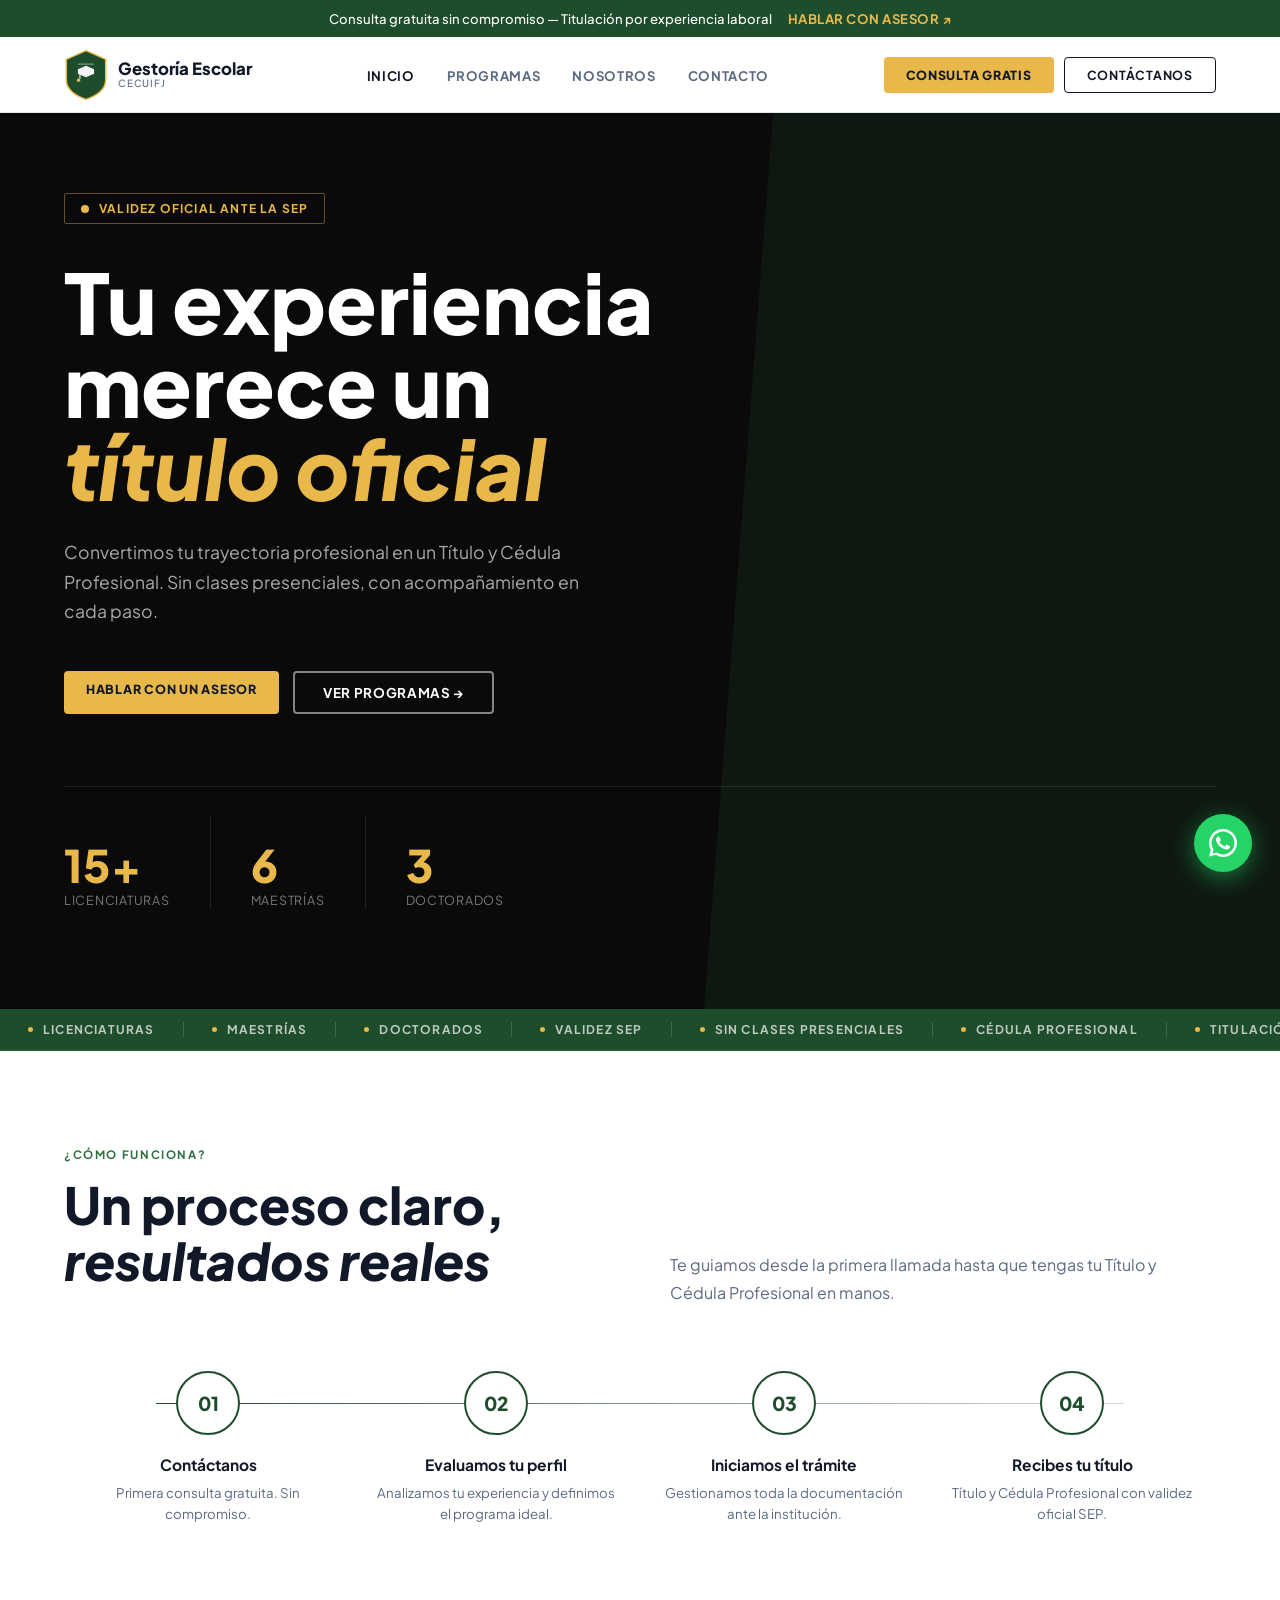
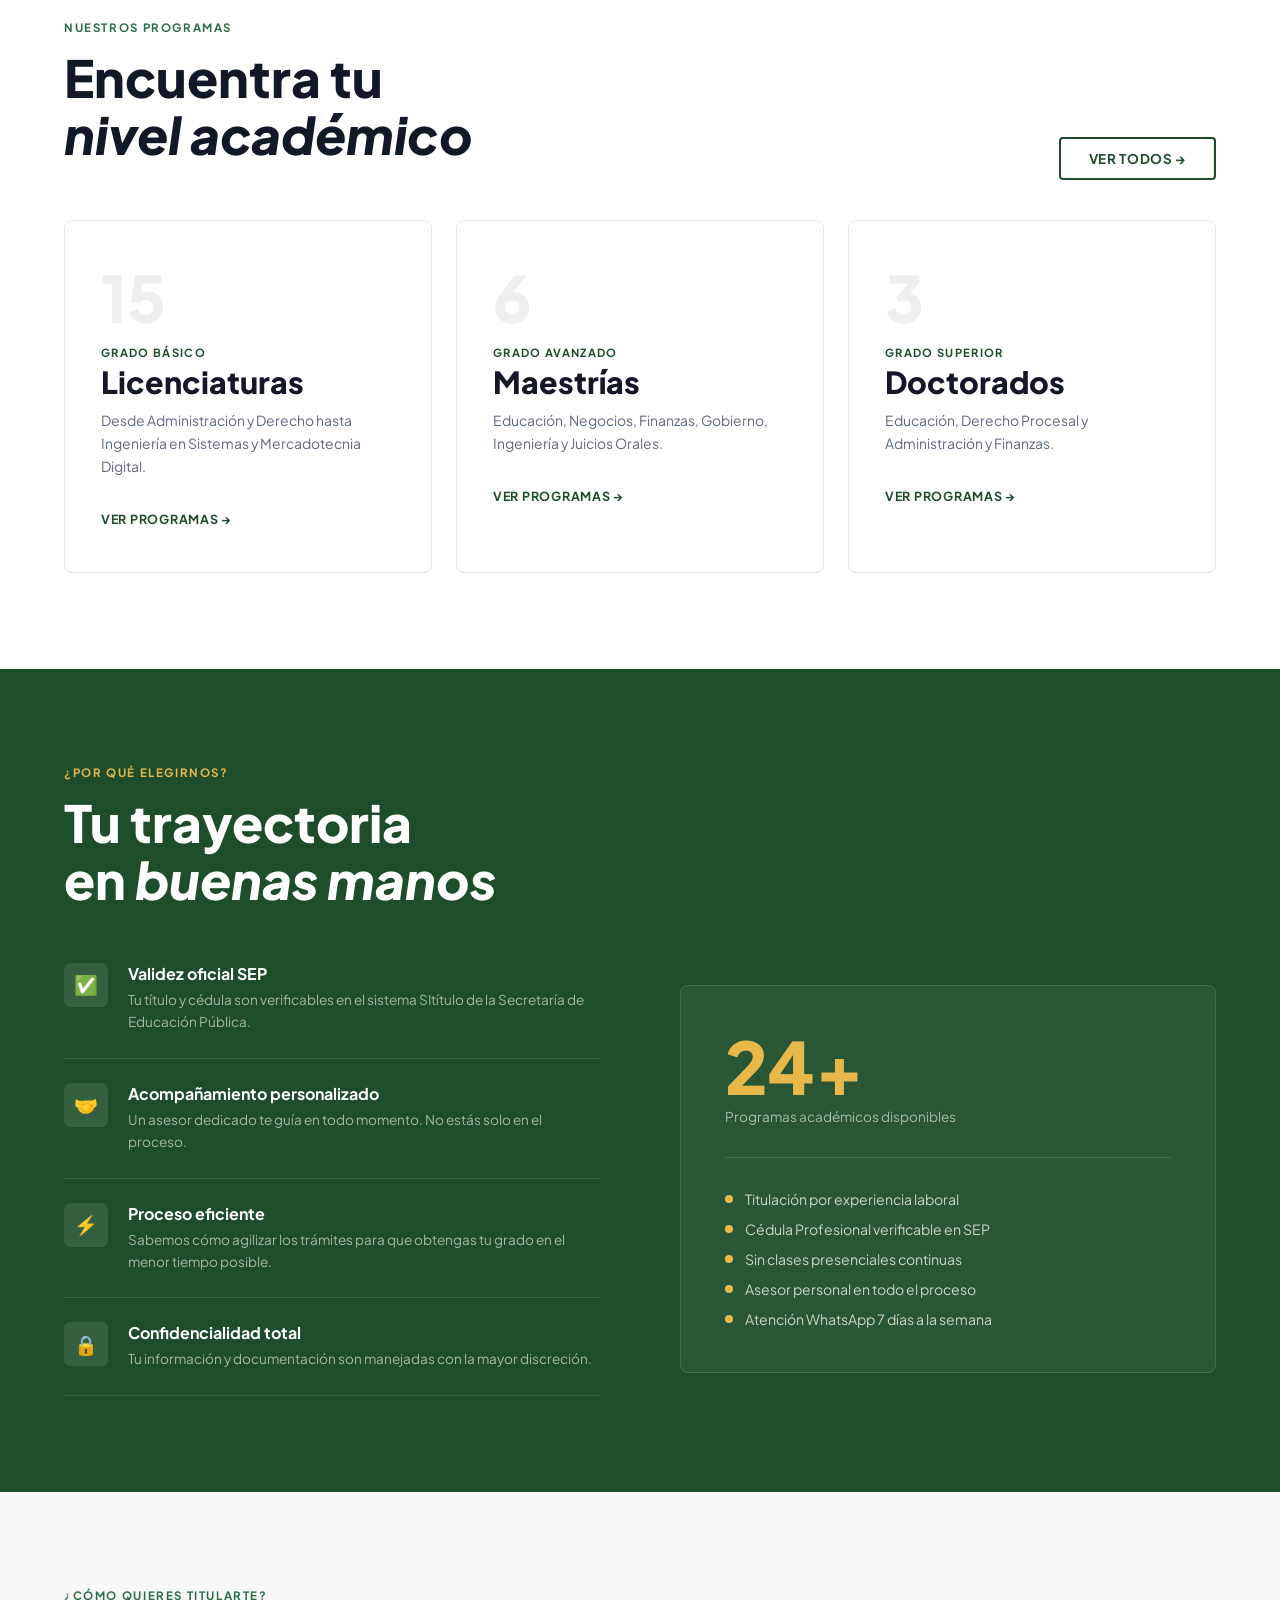
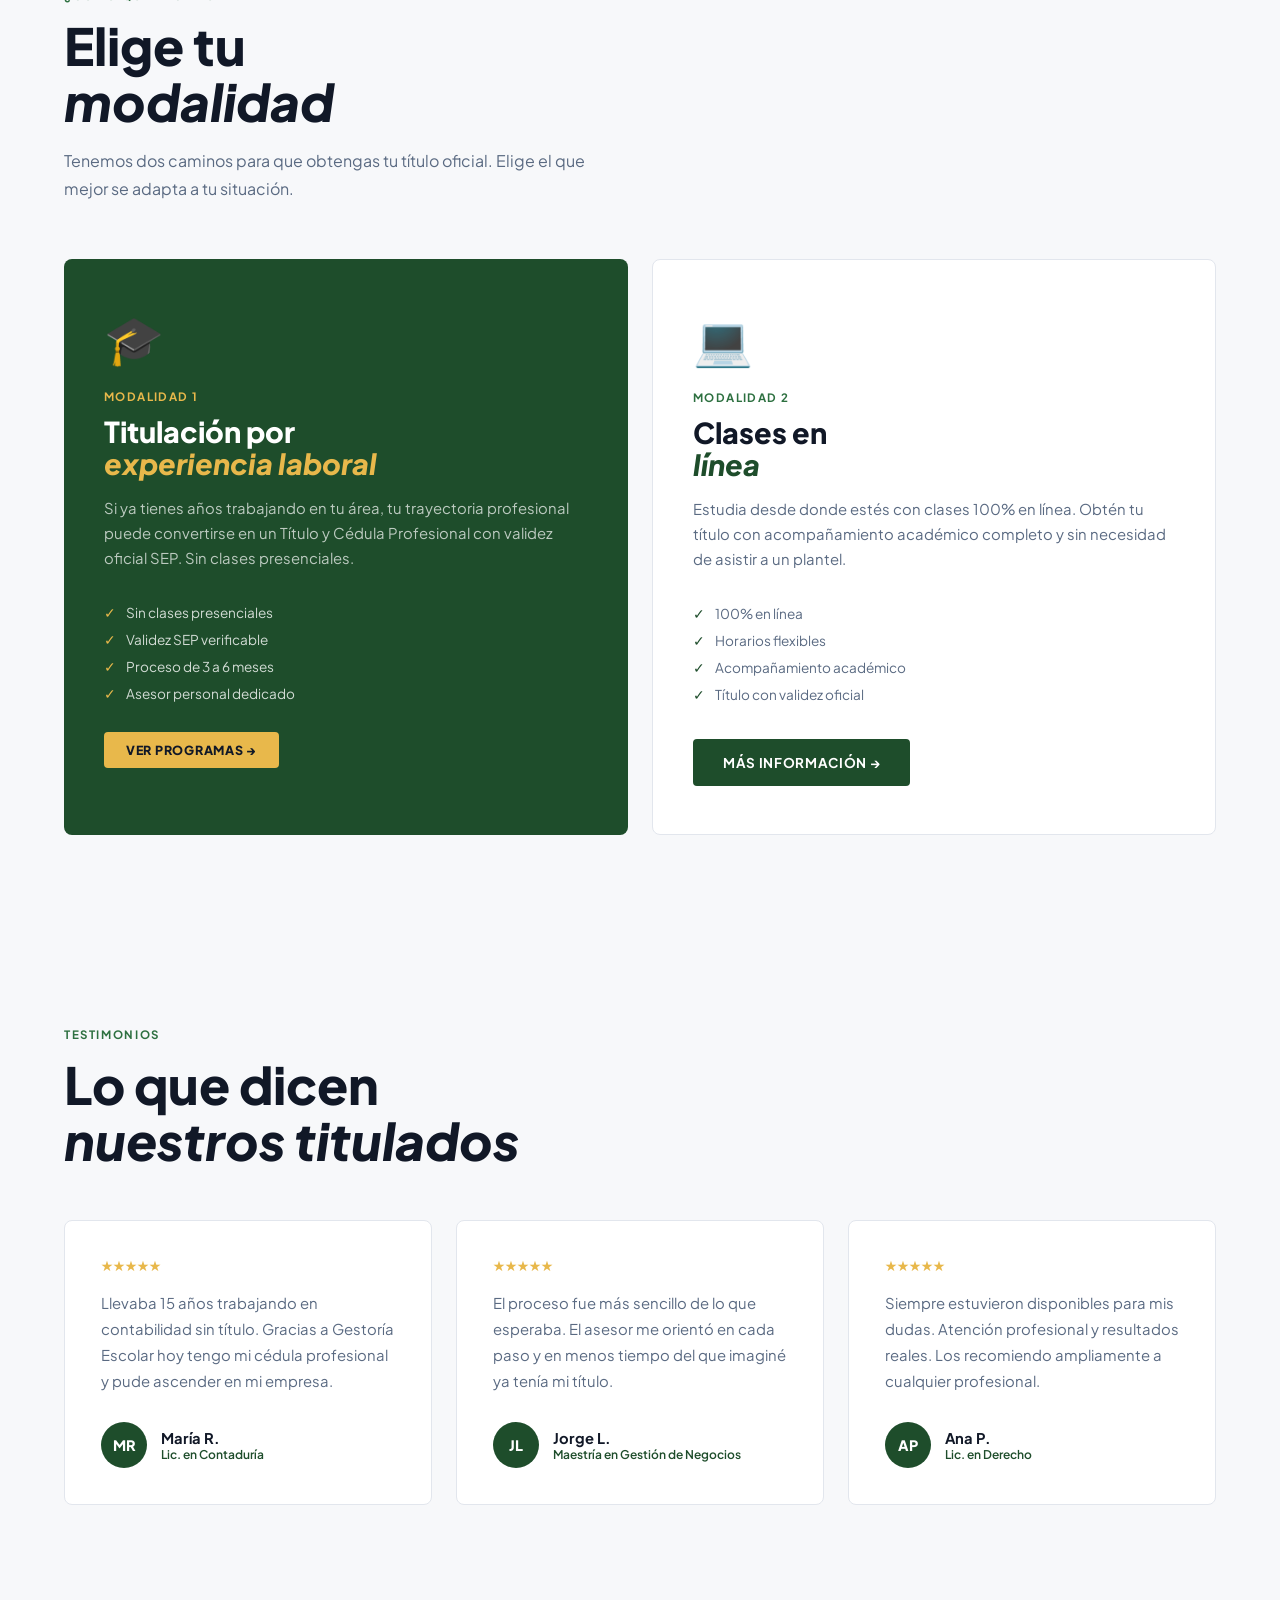
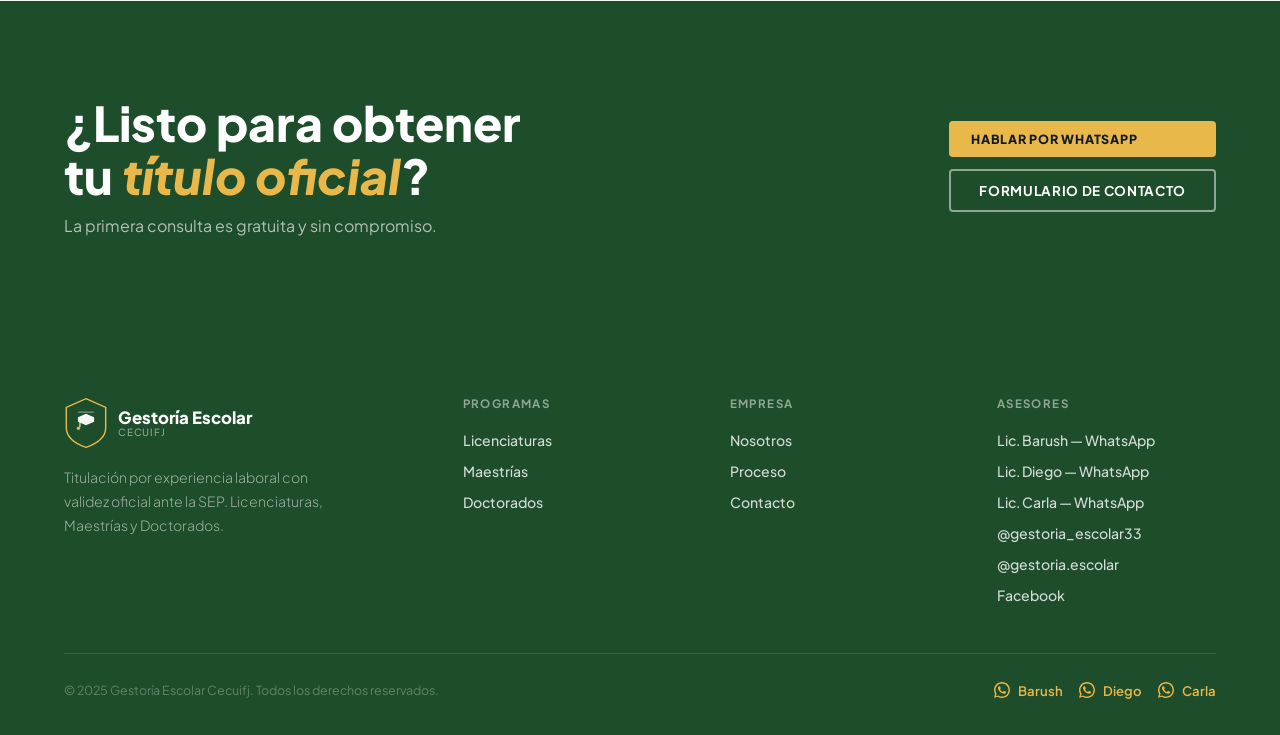
==== index.html @ 87aaaf88 "bachillerato y modalidades" ====
<!DOCTYPE html>
<html lang="es">
<head>
  <meta charset="UTF-8"/>
  <meta name="viewport" content="width=device-width, initial-scale=1.0"/>
  <title>Gestoría Escolar — Tu experiencia, tu título</title>
  <link rel="stylesheet" href="styles.css"/>
  <style>
    /* ── HERO ── */
    #hero {
      background: var(--black);
      padding: 80px 5% 100px;
      min-height: 88vh;
      display: flex; align-items: center;
      position: relative; overflow: hidden;
    }
    #hero::after {
      content: '';
      position: absolute; right: 0; top: 0; bottom: 0; width: 45%;
      background: linear-gradient(135deg, var(--green) 0%, var(--green-mid) 100%);
      clip-path: polygon(12% 0, 100% 0, 100% 100%, 0% 100%);
      opacity: 0.18;
    }
    .hero-inner { max-width: 1200px; margin: 0 auto; width: 100%; position: relative; z-index: 1; }
    .hero-badge {
      display: inline-flex; align-items: center; gap: 10px;
      border: 1px solid rgba(232,184,75,0.4);
      border-radius: 2px;
      padding: 7px 16px;
      margin-bottom: 36px;
      animation: fadeUp 0.5s ease both;
    }
    .hero-badge-dot { width: 8px; height: 8px; border-radius: 50%; background: var(--yellow); animation: blink 2s ease infinite; }
    @keyframes blink { 0%,100%{opacity:1} 50%{opacity:0.3} }
    .hero-badge span { font-size: 0.75rem; font-weight: 700; letter-spacing: 0.1em; text-transform: uppercase; color: var(--yellow); }
    .hero-title {
      font-size: clamp(3rem, 6.5vw, 5.5rem);
      font-weight: 800; line-height: 1.0;
      color: var(--white); margin-bottom: 28px;
      max-width: 700px;
      animation: fadeUp 0.6s 0.1s ease both;
    }
    .hero-title em { font-style: italic; color: var(--yellow); }
    .hero-sub {
      font-size: 1.1rem; color: rgba(255,255,255,0.65);
      line-height: 1.7; max-width: 520px; margin-bottom: 44px;
      font-weight: 400; animation: fadeUp 0.6s 0.2s ease both;
    }
    .hero-btns { display: flex; gap: 14px; flex-wrap: wrap; animation: fadeUp 0.6s 0.3s ease both; }
    .hero-stats {
      display: flex; gap: 0;
      margin-top: 72px;
      border-top: 1px solid rgba(255,255,255,0.1);
      animation: fadeUp 0.6s 0.4s ease both;
    }
    .hero-stat {
      padding: 28px 40px 0 0;
      margin-right: 40px;
      border-right: 1px solid rgba(255,255,255,0.1);
      margin-top: 28px;
    }
    .hero-stat:last-child { border-right: none; }
    .hero-stat-num {
      font-size: 2.8rem; font-weight: 800;
      color: var(--yellow); display: block; line-height: 1;
    }
    .hero-stat-label { font-size: 0.78rem; color: rgba(255,255,255,0.45); text-transform: uppercase; letter-spacing: 0.06em; margin-top: 5px; }

    @keyframes fadeUp { from{opacity:0;transform:translateY(20px)} to{opacity:1;transform:translateY(0)} }

    /* ── TICKER ── */
    .ticker {
      background: var(--green); overflow: hidden;
      padding: 13px 0; border-bottom: 1px solid rgba(255,255,255,0.1);
    }
    .ticker-track { display: flex; animation: ticker 28s linear infinite; white-space: nowrap; }
    .ticker-item {
      display: inline-flex; align-items: center; gap: 10px;
      padding: 0 28px; font-size: 0.75rem; font-weight: 700;
      letter-spacing: 0.1em; text-transform: uppercase;
      color: rgba(255,255,255,0.7); border-right: 1px solid rgba(255,255,255,0.15); flex-shrink: 0;
    }
    .ticker-item .dot { width: 5px; height: 5px; border-radius: 50%; background: var(--yellow); flex-shrink: 0; }
    @keyframes ticker { from{transform:translateX(0)} to{transform:translateX(-50%)} }

    /* ── PROCESO ── */
    #proceso { padding: 96px 5%; }
    .proceso-inner { max-width: 1200px; margin: 0 auto; }
    .proceso-header { display: grid; grid-template-columns: 1fr 1fr; gap: 60px; align-items: end; margin-bottom: 64px; }
    .steps-row { display: grid; grid-template-columns: repeat(4,1fr); gap: 0; position: relative; }
    .steps-row::before {
      content: ''; position: absolute;
      top: 32px; left: 8%; right: 8%; height: 1px;
      background: linear-gradient(90deg, var(--green), rgba(30,77,43,0.2));
    }
    .step { padding: 0 20px; text-align: center; position: relative; z-index: 1; }
    .step-circle {
      width: 64px; height: 64px; border-radius: 50%;
      border: 2px solid var(--green); background: var(--white);
      display: flex; align-items: center; justify-content: center;
      font-size: 1.2rem; font-weight: 800; color: var(--green);
      margin: 0 auto 20px; transition: all 0.25s;
    }
    .step:hover .step-circle { background: var(--green); color: var(--white); box-shadow: 0 8px 24px rgba(30,77,43,0.3); }
    .step-title { font-weight: 700; font-size: 0.97rem; color: var(--text); margin-bottom: 8px; }
    .step-desc { font-size: 0.83rem; color: var(--gray-600); line-height: 1.6; }

    /* ── PROGRAMAS PREVIEW ── */
    #programas-preview { padding: 0 5% 96px; }
    .programas-inner { max-width: 1200px; margin: 0 auto; }
    .programas-header { display: flex; justify-content: space-between; align-items: flex-end; margin-bottom: 40px; flex-wrap: wrap; gap: 16px; }
    .programas-grid { display: grid; grid-template-columns: repeat(3,1fr); gap: 24px; }
    .prog-card {
      border: 1.5px solid var(--border); border-radius: 8px;
      padding: 44px 36px; position: relative; overflow: hidden;
      transition: all 0.3s; text-decoration: none; color: inherit; display: block;
      background: var(--white);
    }
    .prog-card::before {
      content: ''; position: absolute; top: 0; left: 0; right: 0; height: 4px;
      background: var(--green); transform: scaleX(0); transform-origin: left; transition: transform 0.3s;
    }
    .prog-card:hover { border-color: var(--green); transform: translateY(-4px); box-shadow: 0 16px 48px rgba(30,77,43,0.12); }
    .prog-card:hover::before { transform: scaleX(1); }
    .prog-card-num {
      font-size: 4rem; font-weight: 800; color: rgba(30,77,43,0.08);
      line-height: 1; margin-bottom: 16px; display: block;
    }
    .prog-card-level {
      font-size: 0.7rem; font-weight: 700; letter-spacing: 0.12em;
      text-transform: uppercase; color: var(--green); margin-bottom: 6px;
    }
    .prog-card-name { font-size: 1.9rem; font-weight: 800; color: var(--text); margin-bottom: 12px; line-height: 1.1; }
    .prog-card-desc { font-size: 0.87rem; color: var(--gray-600); line-height: 1.65; margin-bottom: 28px; }
    .prog-card-link { font-size: 0.78rem; font-weight: 700; letter-spacing: 0.06em; text-transform: uppercase; color: var(--green); }

    /* ── WHY — GREEN SECTION ── */
    #porque {
      background: var(--green); padding: 96px 5%;
    }
    .porque-inner { max-width: 1200px; margin: 0 auto; }
    .porque-grid { display: grid; grid-template-columns: 1fr 1fr; gap: 80px; align-items: center; margin-top: 56px; }
    .porque-features { display: flex; flex-direction: column; gap: 0; }
    .pf-item {
      display: flex; gap: 20px; align-items: flex-start;
      padding: 24px 0; border-bottom: 1px solid rgba(255,255,255,0.12);
    }
    .pf-item:first-child { padding-top: 0; }
    .pf-icon {
      width: 44px; height: 44px; flex-shrink: 0;
      border-radius: 6px; background: rgba(255,255,255,0.1);
      display: flex; align-items: center; justify-content: center; font-size: 1.2rem;
    }
    .pf-text h4 { font-weight: 700; font-size: 1rem; color: var(--white); margin-bottom: 5px; }
    .pf-text p { font-size: 0.85rem; color: rgba(255,255,255,0.6); line-height: 1.65; }
    .porque-visual {
      background: rgba(255,255,255,0.05); border: 1px solid rgba(255,255,255,0.12);
      border-radius: 8px; padding: 44px;
    }
    .pv-stat { margin-bottom: 32px; }
    .pv-num { font-size: 4.5rem; font-weight: 800; color: var(--yellow); line-height: 1; display: block; }
    .pv-label { font-size: 0.85rem; color: rgba(255,255,255,0.6); margin-top: 6px; }
    .pv-divider { height: 1px; background: rgba(255,255,255,0.12); margin: 32px 0; }
    .pv-list { display: flex; flex-direction: column; gap: 12px; }
    .pv-list-item {
      display: flex; align-items: center; gap: 12px;
      font-size: 0.88rem; color: rgba(255,255,255,0.75);
    }
    .pv-list-item::before { content:''; width:8px; height:8px; border-radius:50%; background:var(--yellow); flex-shrink:0; }

    /* ── TESTIMONIOS ── */
    #testimonios { padding: 96px 5%; background: var(--gray-100); }
    .test-inner { max-width: 1200px; margin: 0 auto; }
    .test-header { margin-bottom: 52px; }
    .test-grid { display: grid; grid-template-columns: repeat(3,1fr); gap: 24px; }
    .test-card {
      background: var(--white); border: 1px solid var(--border);
      border-radius: 8px; padding: 36px; transition: all 0.25s;
    }
    .test-card:hover { box-shadow: 0 12px 40px rgba(30,77,43,0.1); transform: translateY(-3px); border-color: var(--green); }
    .test-stars { color: var(--yellow); font-size: 0.85rem; margin-bottom: 16px; }
    .test-text { font-size: 0.93rem; color: var(--gray-600); line-height: 1.75; margin-bottom: 28px; }
    .test-author { display: flex; align-items: center; gap: 14px; }
    .test-avatar {
      width: 46px; height: 46px; border-radius: 50%;
      background: var(--green); display: flex; align-items: center; justify-content: center;
      font-weight: 800; font-size: 0.9rem; color: var(--white);
    }
    .test-name { font-weight: 700; font-size: 0.92rem; color: var(--text); }
    .test-degree { font-size: 0.75rem; color: var(--green); font-weight: 600; }

    /* ── CTA FINAL — GREEN ── */
    #cta-final { background: var(--green); padding: 96px 5%; }
    .cta-inner { max-width: 1200px; margin: 0 auto; display: grid; grid-template-columns: 1fr auto; gap: 60px; align-items: center; }
    .cta-title { font-size: clamp(2rem, 4vw, 3rem); font-weight: 800; color: var(--white); line-height: 1.1; margin-bottom: 12px; }
    .cta-title em { font-style: italic; color: var(--yellow); }
    .cta-sub { font-size: 1rem; color: rgba(255,255,255,0.65); font-weight: 400; }
    .cta-btns { display: flex; flex-direction: column; gap: 12px; flex-shrink: 0; }

    @media(max-width:960px){
      .proceso-header,.porque-grid,.cta-inner{ grid-template-columns:1fr; }
      .programas-grid,.test-grid{ grid-template-columns:1fr; }
      .steps-row{ grid-template-columns:1fr 1fr; gap:32px; }
      .steps-row::before{ display:none; }
      .hero-stats{ flex-wrap:wrap; }
      .cta-btns{ flex-direction:row; flex-wrap:wrap; }
    }
    @media(max-width:600px){
      #hero{ padding:60px 5% 72px; }
      .hero-stat{ padding:20px 24px 0 0; margin-right:24px; }
    }
  </style>
</head>
<body>
<div id="ann-root"></div>
<div id="nav-root"></div>

<!-- HERO -->
<section id="hero">
  <div class="hero-inner">
    <div class="hero-badge">
      <div class="hero-badge-dot"></div>
      <span>Validez oficial ante la SEP</span>
    </div>
    <h1 class="hero-title">Tu experiencia<br/>merece un<br/><em>título oficial</em></h1>
    <p class="hero-sub">Convertimos tu trayectoria profesional en un Título y Cédula Profesional. Sin clases presenciales, con acompañamiento en cada paso.</p>
    <div class="hero-btns">
      <a href="https://wa.me/525516502103" target="_blank" class="btn-yellow">
        Hablar con un asesor
      </a>
      <a href="servicios.html" class="btn-outline-white">Ver programas →</a>
    </div>
    <div class="hero-stats">
      <div class="hero-stat">
        <span class="hero-stat-num">15+</span>
        <span class="hero-stat-label">Licenciaturas</span>
      </div>
      <div class="hero-stat">
        <span class="hero-stat-num">6</span>
        <span class="hero-stat-label">Maestrías</span>
      </div>
      <div class="hero-stat">
        <span class="hero-stat-num">3</span>
        <span class="hero-stat-label">Doctorados</span>
      </div>
    </div>
  </div>
</section>

<!-- TICKER -->
<div class="ticker">
  <div class="ticker-track" id="ticker-track"></div>
</div>

<!-- PROCESO -->
<section id="proceso">
  <div class="proceso-inner">
    <div class="proceso-header">
      <div>
        <span class="section-label section-label-green">¿Cómo funciona?</span>
        <h2 class="section-title reveal">Un proceso claro,<br/><em>resultados reales</em></h2>
      </div>
      <p class="section-sub reveal reveal-delay-1">Te guiamos desde la primera llamada hasta que tengas tu Título y Cédula Profesional en manos.</p>
    </div>
    <div class="steps-row">
      <div class="step reveal reveal-delay-1">
        <div class="step-circle">01</div>
        <h3 class="step-title">Contáctanos</h3>
        <p class="step-desc">Primera consulta gratuita. Sin compromiso.</p>
      </div>
      <div class="step reveal reveal-delay-2">
        <div class="step-circle">02</div>
        <h3 class="step-title">Evaluamos tu perfil</h3>
        <p class="step-desc">Analizamos tu experiencia y definimos el programa ideal.</p>
      </div>
      <div class="step reveal reveal-delay-3">
        <div class="step-circle">03</div>
        <h3 class="step-title">Iniciamos el trámite</h3>
        <p class="step-desc">Gestionamos toda la documentación ante la institución.</p>
      </div>
      <div class="step reveal reveal-delay-4">
        <div class="step-circle">04</div>
        <h3 class="step-title">Recibes tu título</h3>
        <p class="step-desc">Título y Cédula Profesional con validez oficial SEP.</p>
      </div>
    </div>
  </div>
</section>

<!-- PROGRAMAS -->
<section id="programas-preview">
  <div class="programas-inner">
    <div class="programas-header">
      <div>
        <span class="section-label section-label-green">Nuestros programas</span>
        <h2 class="section-title reveal">Encuentra tu<br/><em>nivel académico</em></h2>
      </div>
      <a href="servicios.html" class="btn-outline-green reveal">Ver todos →</a>
    </div>
    <div class="programas-grid">
      <a href="servicios.html#licenciaturas" class="prog-card reveal reveal-delay-1">
        <span class="prog-card-num">15</span>
        <p class="prog-card-level">Grado básico</p>
        <h3 class="prog-card-name">Licenciaturas</h3>
        <p class="prog-card-desc">Desde Administración y Derecho hasta Ingeniería en Sistemas y Mercadotecnia Digital.</p>
        <span class="prog-card-link">Ver programas →</span>
      </a>
      <a href="servicios.html#maestrias" class="prog-card reveal reveal-delay-2">
        <span class="prog-card-num">6</span>
        <p class="prog-card-level">Grado avanzado</p>
        <h3 class="prog-card-name">Maestrías</h3>
        <p class="prog-card-desc">Educación, Negocios, Finanzas, Gobierno, Ingeniería y Juicios Orales.</p>
        <span class="prog-card-link">Ver programas →</span>
      </a>
      <a href="servicios.html#doctorados" class="prog-card reveal reveal-delay-3">
        <span class="prog-card-num">3</span>
        <p class="prog-card-level">Grado superior</p>
        <h3 class="prog-card-name">Doctorados</h3>
        <p class="prog-card-desc">Educación, Derecho Procesal y Administración y Finanzas.</p>
        <span class="prog-card-link">Ver programas →</span>
      </a>
    </div>
  </div>
</section>

<!-- POR QUÉ -->
<section id="porque">
  <div class="porque-inner">
    <span class="section-label">¿Por qué elegirnos?</span>
    <h2 class="section-title section-title-white reveal">Tu trayectoria<br/>en <em>buenas manos</em></h2>
    <div class="porque-grid">
      <div class="porque-features">
        <div class="pf-item reveal reveal-delay-1">
          <div class="pf-icon">✅</div>
          <div class="pf-text">
            <h4>Validez oficial SEP</h4>
            <p>Tu título y cédula son verificables en el sistema SItítulo de la Secretaría de Educación Pública.</p>
          </div>
        </div>
        <div class="pf-item reveal reveal-delay-2">
          <div class="pf-icon">🤝</div>
          <div class="pf-text">
            <h4>Acompañamiento personalizado</h4>
            <p>Un asesor dedicado te guía en todo momento. No estás solo en el proceso.</p>
          </div>
        </div>
        <div class="pf-item reveal reveal-delay-3">
          <div class="pf-icon">⚡</div>
          <div class="pf-text">
            <h4>Proceso eficiente</h4>
            <p>Sabemos cómo agilizar los trámites para que obtengas tu grado en el menor tiempo posible.</p>
          </div>
        </div>
        <div class="pf-item reveal reveal-delay-4">
          <div class="pf-icon">🔒</div>
          <div class="pf-text">
            <h4>Confidencialidad total</h4>
            <p>Tu información y documentación son manejadas con la mayor discreción.</p>
          </div>
        </div>
      </div>
      <div class="porque-visual reveal reveal-delay-2">
        <div class="pv-stat">
          <span class="pv-num">24+</span>
          <p class="pv-label">Programas académicos disponibles</p>
        </div>
        <div class="pv-divider"></div>
        <div class="pv-list">
          <div class="pv-list-item">Titulación por experiencia laboral</div>
          <div class="pv-list-item">Cédula Profesional verificable en SEP</div>
          <div class="pv-list-item">Sin clases presenciales continuas</div>
          <div class="pv-list-item">Asesor personal en todo el proceso</div>
          <div class="pv-list-item">Atención WhatsApp 7 días a la semana</div>
        </div>
      </div>
    </div>
  </div>
</section>

<!-- MODALIDAD -->
<section id="modalidad" style="padding:96px 5%;background:var(--gray-100);">
  <div style="max-width:1200px;margin:0 auto;">
    <span class="section-label section-label-green">¿Cómo quieres titularte?</span>
    <h2 class="section-title reveal">Elige tu<br/><em>modalidad</em></h2>
    <p class="section-sub reveal reveal-delay-1" style="margin-bottom:56px;">Tenemos dos caminos para que obtengas tu título oficial. Elige el que mejor se adapta a tu situación.</p>
    <div style="display:grid;grid-template-columns:1fr 1fr;gap:24px;">
      <div class="reveal reveal-delay-1" style="background:var(--green);border-radius:8px;padding:48px 40px;position:relative;overflow:hidden;">
        <div style="font-size:3rem;margin-bottom:20px;">🎓</div>
        <span style="font-size:0.72rem;font-weight:700;letter-spacing:0.12em;text-transform:uppercase;color:var(--yellow);display:block;margin-bottom:12px;">Modalidad 1</span>
        <h3 style="font-size:1.8rem;font-weight:800;color:var(--white);line-height:1.1;margin-bottom:16px;">Titulación por<br/><em style="font-style:italic;color:var(--yellow);">experiencia laboral</em></h3>
        <p style="font-size:0.93rem;color:rgba(255,255,255,0.7);line-height:1.7;margin-bottom:32px;">Si ya tienes años trabajando en tu área, tu trayectoria profesional puede convertirse en un Título y Cédula Profesional con validez oficial SEP. Sin clases presenciales.</p>
        <ul style="list-style:none;display:flex;flex-direction:column;gap:10px;margin-bottom:36px;">
          <li style="font-size:0.85rem;color:rgba(255,255,255,0.8);display:flex;gap:10px;align-items:center;"><span style="color:var(--yellow);">✓</span> Sin clases presenciales</li>
          <li style="font-size:0.85rem;color:rgba(255,255,255,0.8);display:flex;gap:10px;align-items:center;"><span style="color:var(--yellow);">✓</span> Validez SEP verificable</li>
          <li style="font-size:0.85rem;color:rgba(255,255,255,0.8);display:flex;gap:10px;align-items:center;"><span style="color:var(--yellow);">✓</span> Proceso de 3 a 6 meses</li>
          <li style="font-size:0.85rem;color:rgba(255,255,255,0.8);display:flex;gap:10px;align-items:center;"><span style="color:var(--yellow);">✓</span> Asesor personal dedicado</li>
        </ul>
        <a href="servicios.html" class="btn-yellow">Ver programas →</a>
      </div>
      <div class="reveal reveal-delay-2" style="background:var(--white);border:1.5px solid var(--border);border-radius:8px;padding:48px 40px;position:relative;overflow:hidden;">
        <div style="font-size:3rem;margin-bottom:20px;">💻</div>
        <span style="font-size:0.72rem;font-weight:700;letter-spacing:0.12em;text-transform:uppercase;color:var(--green-light);display:block;margin-bottom:12px;">Modalidad 2</span>
        <h3 style="font-size:1.8rem;font-weight:800;color:var(--text);line-height:1.1;margin-bottom:16px;">Clases en<br/><em style="font-style:italic;color:var(--green);">línea</em></h3>
        <p style="font-size:0.93rem;color:var(--gray-600);line-height:1.7;margin-bottom:32px;">Estudia desde donde estés con clases 100% en línea. Obtén tu título con acompañamiento académico completo y sin necesidad de asistir a un plantel.</p>
        <ul style="list-style:none;display:flex;flex-direction:column;gap:10px;margin-bottom:36px;">
          <li style="font-size:0.85rem;color:var(--gray-600);display:flex;gap:10px;align-items:center;"><span style="color:var(--green);">✓</span> 100% en línea</li>
          <li style="font-size:0.85rem;color:var(--gray-600);display:flex;gap:10px;align-items:center;"><span style="color:var(--green);">✓</span> Horarios flexibles</li>
          <li style="font-size:0.85rem;color:var(--gray-600);display:flex;gap:10px;align-items:center;"><span style="color:var(--green);">✓</span> Acompañamiento académico</li>
          <li style="font-size:0.85rem;color:var(--gray-600);display:flex;gap:10px;align-items:center;"><span style="color:var(--green);">✓</span> Título con validez oficial</li>
        </ul>
        <a href="contacto.html" class="btn-green-fill">Más información →</a>
      </div>
    </div>
  </div>
</section>

<!-- TESTIMONIOS -->
<section id="testimonios">
  <div class="test-inner">
    <div class="test-header">
      <span class="section-label section-label-green">Testimonios</span>
      <h2 class="section-title reveal">Lo que dicen<br/><em>nuestros titulados</em></h2>
    </div>
    <div class="test-grid">
      <div class="test-card reveal reveal-delay-1">
        <div class="test-stars">★★★★★</div>
        <p class="test-text">Llevaba 15 años trabajando en contabilidad sin título. Gracias a Gestoría Escolar hoy tengo mi cédula profesional y pude ascender en mi empresa.</p>
        <div class="test-author">
          <div class="test-avatar">MR</div>
          <div>
            <div class="test-name">María R.</div>
            <div class="test-degree">Lic. en Contaduría</div>
          </div>
        </div>
      </div>
      <div class="test-card reveal reveal-delay-2">
        <div class="test-stars">★★★★★</div>
        <p class="test-text">El proceso fue más sencillo de lo que esperaba. El asesor me orientó en cada paso y en menos tiempo del que imaginé ya tenía mi título.</p>
        <div class="test-author">
          <div class="test-avatar">JL</div>
          <div>
            <div class="test-name">Jorge L.</div>
            <div class="test-degree">Maestría en Gestión de Negocios</div>
          </div>
        </div>
      </div>
      <div class="test-card reveal reveal-delay-3">
        <div class="test-stars">★★★★★</div>
        <p class="test-text">Siempre estuvieron disponibles para mis dudas. Atención profesional y resultados reales. Los recomiendo ampliamente a cualquier profesional.</p>
        <div class="test-author">
          <div class="test-avatar">AP</div>
          <div>
            <div class="test-name">Ana P.</div>
            <div class="test-degree">Lic. en Derecho</div>
          </div>
        </div>
      </div>
    </div>
  </div>
</section>

<!-- CTA FINAL -->
<section id="cta-final">
  <div class="cta-inner">
    <div class="reveal">
      <h2 class="cta-title">¿Listo para obtener<br/>tu <em>título oficial</em>?</h2>
      <p class="cta-sub">La primera consulta es gratuita y sin compromiso.</p>
    </div>
    <div class="cta-btns reveal reveal-delay-1">
      <a href="https://wa.me/525516502103" target="_blank" class="btn-yellow">Hablar por WhatsApp</a>
      <a href="contacto.html" class="btn-outline-white">Formulario de contacto</a>
    </div>
  </div>
</section>

<div id="footer-root"></div>
<script src="components.js"></script>
<script>
  initComponents('index');
  const items = ['Licenciaturas','Maestrías','Doctorados','Validez SEP','Sin clases presenciales','Cédula Profesional','Titulación por Experiencia','Asesor Dedicado','24+ Programas','Proceso Guiado'];
  const track = document.getElementById('ticker-track');
  [...items,...items].forEach(t => {
    const el = document.createElement('span');
    el.className = 'ticker-item';
    el.innerHTML = `<span class="dot"></span>${t}`;
    track.appendChild(el);
  });
</script>
</body>
</html>
---- styles.css ----
@import url('https://fonts.googleapis.com/css2?family=Plus+Jakarta+Sans:ital,wght@0,300;0,400;0,500;0,600;0,700;0,800;1,700;1,800&display=swap');

:root {
  --green:      #1e4d2b;
  --green-mid:  #245c33;
  --green-light:#2d7040;
  --yellow:     #e8b84b;
  --yellow-dark:#c9973a;
  --navy:       #0d2451;
  --black:      #0a0a0a;
  --white:      #ffffff;
  --gray-100:   #f7f8fa;
  --gray-200:   #eef0f4;
  --gray-400:   #9aa5b8;
  --gray-600:   #5a6a82;
  --text:       #111827;
  --border:     #e2e6ed;
}

*, *::before, *::after { box-sizing: border-box; margin: 0; padding: 0; }
html { scroll-behavior: smooth; }
body {
  font-family: 'Plus Jakarta Sans', sans-serif;
  background: var(--white);
  color: var(--text);
  overflow-x: hidden;
}

/* ── ANNOUNCEMENT BAR ── */
.ann-bar {
  background: var(--green);
  color: var(--white);
  text-align: center;
  padding: 10px 5%;
  font-size: 0.82rem;
  font-weight: 500;
  display: flex; align-items: center; justify-content: center; gap: 16px;
}
.ann-bar a {
  color: var(--yellow);
  font-weight: 700;
  text-decoration: none;
  display: inline-flex; align-items: center; gap: 4px;
  letter-spacing: 0.04em;
}
.ann-bar a:hover { text-decoration: underline; }

/* ── NAV ── */
nav {
  position: sticky; top: 0; z-index: 200;
  background: var(--white);
  border-bottom: 1px solid var(--border);
  padding: 0 5%;
  height: 76px;
  display: flex; align-items: center; justify-content: space-between;
}
.nav-logo { display: flex; align-items: center; gap: 10px; text-decoration: none; }
.nav-logo-shield { width: 44px; height: 54px; }
.nav-logo-text {
  font-size: 1.05rem; font-weight: 800;
  color: var(--text); line-height: 1.15;
}
.nav-logo-text span {
  display: block; font-size: 0.62rem; font-weight: 500;
  color: var(--gray-600); letter-spacing: 0.08em; text-transform: uppercase;
}
.nav-links { display: flex; align-items: center; gap: 2rem; list-style: none; }
.nav-links a {
  color: var(--gray-600); text-decoration: none;
  font-size: 0.82rem; font-weight: 700;
  letter-spacing: 0.05em; text-transform: uppercase;
  transition: color 0.2s;
}
.nav-links a:hover, .nav-links a.active { color: var(--text); }
.nav-actions { display: flex; gap: 10px; align-items: center; }
.btn-yellow {
  background: var(--yellow); color: var(--text);
  padding: 10px 22px; border-radius: 4px;
  font-weight: 800; font-size: 0.78rem;
  letter-spacing: 0.06em; text-transform: uppercase;
  text-decoration: none; border: none; cursor: pointer;
  transition: all 0.2s; white-space: nowrap;
}
.btn-yellow:hover { background: var(--yellow-dark); transform: translateY(-1px); }
.btn-outline-dark {
  background: transparent; color: var(--text);
  padding: 9px 22px; border-radius: 4px;
  font-weight: 700; font-size: 0.78rem;
  letter-spacing: 0.06em; text-transform: uppercase;
  text-decoration: none; border: 1.5px solid var(--text);
  transition: all 0.2s; white-space: nowrap;
}
.btn-outline-dark:hover { background: var(--text); color: var(--white); }

.nav-hamburger {
  display: none; flex-direction: column; gap: 5px;
  background: none; border: none; cursor: pointer; padding: 4px;
}
.nav-hamburger span { width: 24px; height: 2px; background: var(--text); border-radius: 2px; display: block; }

/* ── SHARED SECTION STYLES ── */
.section-label {
  font-size: 0.72rem; font-weight: 700;
  letter-spacing: 0.14em; text-transform: uppercase;
  color: var(--yellow); margin-bottom: 14px; display: block;
}
.section-label-green { color: var(--green-light); }
.section-title {
  font-size: clamp(2rem, 4vw, 3.2rem);
  font-weight: 800; line-height: 1.1;
  margin-bottom: 18px; color: var(--text);
}
.section-title em { font-style: italic; font-weight: 800; }
.section-title-white { color: var(--white); }
.section-sub {
  font-size: 1rem; color: var(--gray-600);
  line-height: 1.75; font-weight: 400; max-width: 540px;
}
.section-sub-white { color: rgba(255,255,255,0.7); }

/* ── BUTTONS ── */
.btn-green-fill {
  display: inline-flex; align-items: center; gap: 8px;
  background: var(--green); color: var(--white);
  padding: 13px 28px; border-radius: 4px;
  font-weight: 700; font-size: 0.84rem;
  letter-spacing: 0.05em; text-transform: uppercase;
  text-decoration: none; transition: all 0.2s;
  border: 2px solid var(--green);
}
.btn-green-fill:hover { background: var(--green-light); border-color: var(--green-light); transform: translateY(-1px); }
.btn-outline-white {
  display: inline-flex; align-items: center; gap: 8px;
  background: transparent; color: var(--white);
  padding: 11px 28px; border-radius: 4px;
  font-weight: 700; font-size: 0.84rem;
  letter-spacing: 0.05em; text-transform: uppercase;
  text-decoration: none; transition: all 0.2s;
  border: 2px solid rgba(255,255,255,0.5);
}
.btn-outline-white:hover { border-color: var(--white); background: rgba(255,255,255,0.08); }
.btn-outline-green {
  display: inline-flex; align-items: center; gap: 8px;
  background: transparent; color: var(--green);
  padding: 11px 28px; border-radius: 4px;
  font-weight: 700; font-size: 0.84rem;
  letter-spacing: 0.05em; text-transform: uppercase;
  text-decoration: none; transition: all 0.2s;
  border: 2px solid var(--green);
}
.btn-outline-green:hover { background: var(--green); color: var(--white); }

/* ── FOOTER ── */
footer {
  background: var(--green);
  padding: 64px 5% 36px;
}
.footer-grid {
  display: grid; grid-template-columns: 1.6fr repeat(3,1fr);
  gap: 48px; margin-bottom: 48px;
}
.footer-brand-desc {
  font-size: 0.88rem; color: rgba(255,255,255,0.55);
  line-height: 1.7; margin-top: 16px; max-width: 260px; font-weight: 300;
}
.footer-col h4 {
  font-size: 0.72rem; font-weight: 700;
  letter-spacing: 0.12em; text-transform: uppercase;
  color: rgba(255,255,255,0.5); margin-bottom: 18px;
}
.footer-col ul { list-style: none; display: flex; flex-direction: column; gap: 10px; }
.footer-col ul a {
  color: rgba(255,255,255,0.8); text-decoration: none;
  font-size: 0.88rem; font-weight: 500; transition: color 0.2s;
}
.footer-col ul a:hover { color: var(--yellow); }
.footer-bottom {
  display: flex; justify-content: space-between; align-items: center;
  padding-top: 28px; border-top: 1px solid rgba(255,255,255,0.12);
  flex-wrap: wrap; gap: 12px;
}
.footer-bottom p { font-size: 0.78rem; color: rgba(255,255,255,0.3); }
.footer-wa {
  display: inline-flex; align-items: center; gap: 8px;
  color: var(--yellow); text-decoration: none;
  font-size: 0.82rem; font-weight: 600; transition: opacity 0.2s;
}
.footer-wa:hover { opacity: 0.75; }
footer .nav-logo-text { color: var(--white); }
footer .nav-logo-text span { color: rgba(255,255,255,0.5); }

/* ── WA FLOAT ── */
.wa-float {
  position: fixed; bottom: 28px; right: 28px; z-index: 300;
  width: 58px; height: 58px; background: #25d366; border-radius: 50%;
  display: flex; align-items: center; justify-content: center;
  box-shadow: 0 6px 24px rgba(37,211,102,0.5);
  text-decoration: none; animation: wa-pulse 2.8s ease infinite; transition: transform 0.25s;
}
.wa-float:hover { transform: scale(1.1); animation: none; }
.wa-float svg { width: 28px; height: 28px; fill: white; }
@keyframes wa-pulse {
  0%,100%{box-shadow:0 6px 24px rgba(37,211,102,0.5);}
  50%{box-shadow:0 6px 40px rgba(37,211,102,0.75);}
}

/* ── SCROLL REVEAL ── */
.reveal { opacity:0; transform:translateY(22px); transition:opacity 0.6s ease,transform 0.6s ease; }
.reveal.visible { opacity:1; transform:translateY(0); }
.reveal-delay-1{transition-delay:.1s;} .reveal-delay-2{transition-delay:.2s;}
.reveal-delay-3{transition-delay:.3s;} .reveal-delay-4{transition-delay:.4s;}

/* ── RESPONSIVE ── */
@media(max-width:960px){
  .nav-links,.nav-actions{display:none;}
  .nav-hamburger{display:flex;}
  .footer-grid{grid-template-columns:1fr 1fr;gap:32px;}
}
@media(max-width:600px){
  .footer-grid{grid-template-columns:1fr;}
  .footer-bottom{flex-direction:column;text-align:center;}
}
nav.open .nav-links {
  display:flex; flex-direction:column;
  position:fixed; top:76px; left:0; right:0;
  background:var(--white); padding:24px 5% 28px; gap:18px;
  border-bottom:1px solid var(--border);
}
nav.open .nav-actions {
  display:flex; flex-direction:column;
  position:fixed; bottom:0; left:0; right:0;
  padding:16px 5%; gap:10px;
  background:var(--white); border-top:1px solid var(--border);
}
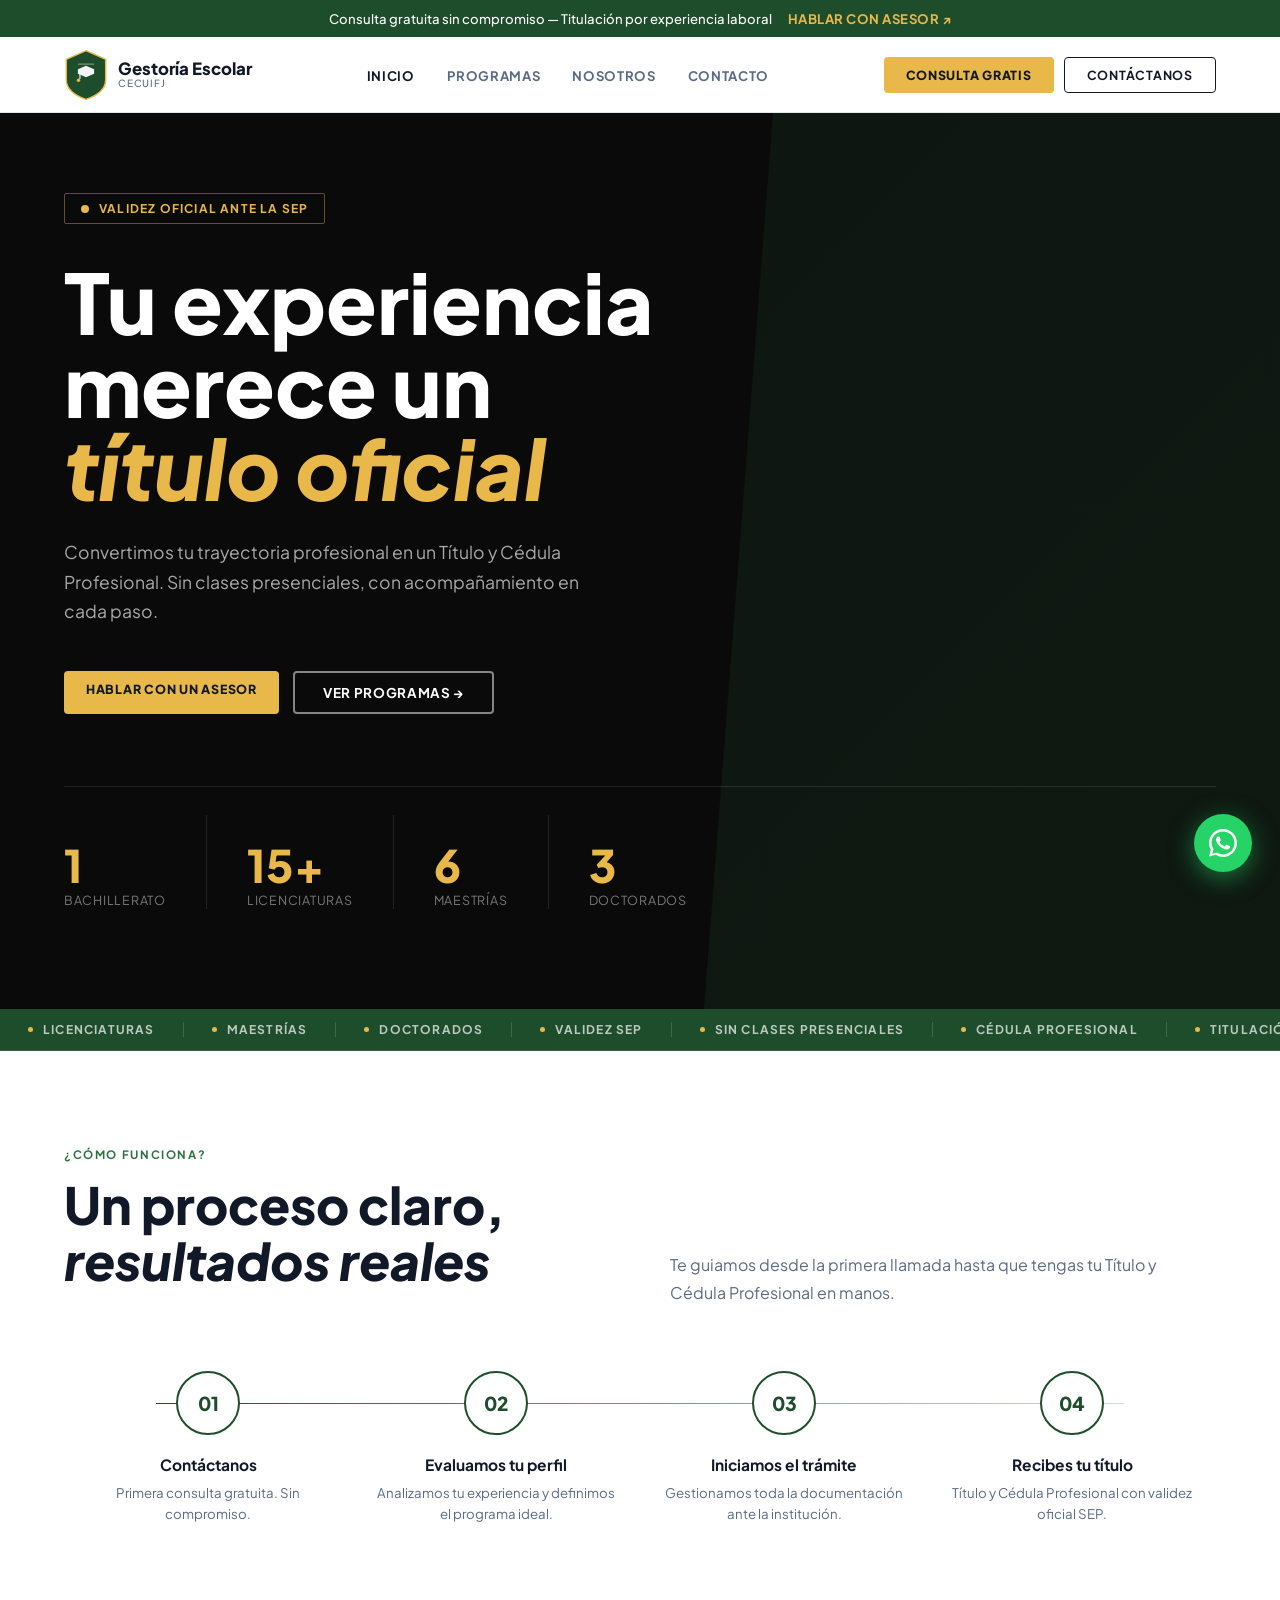
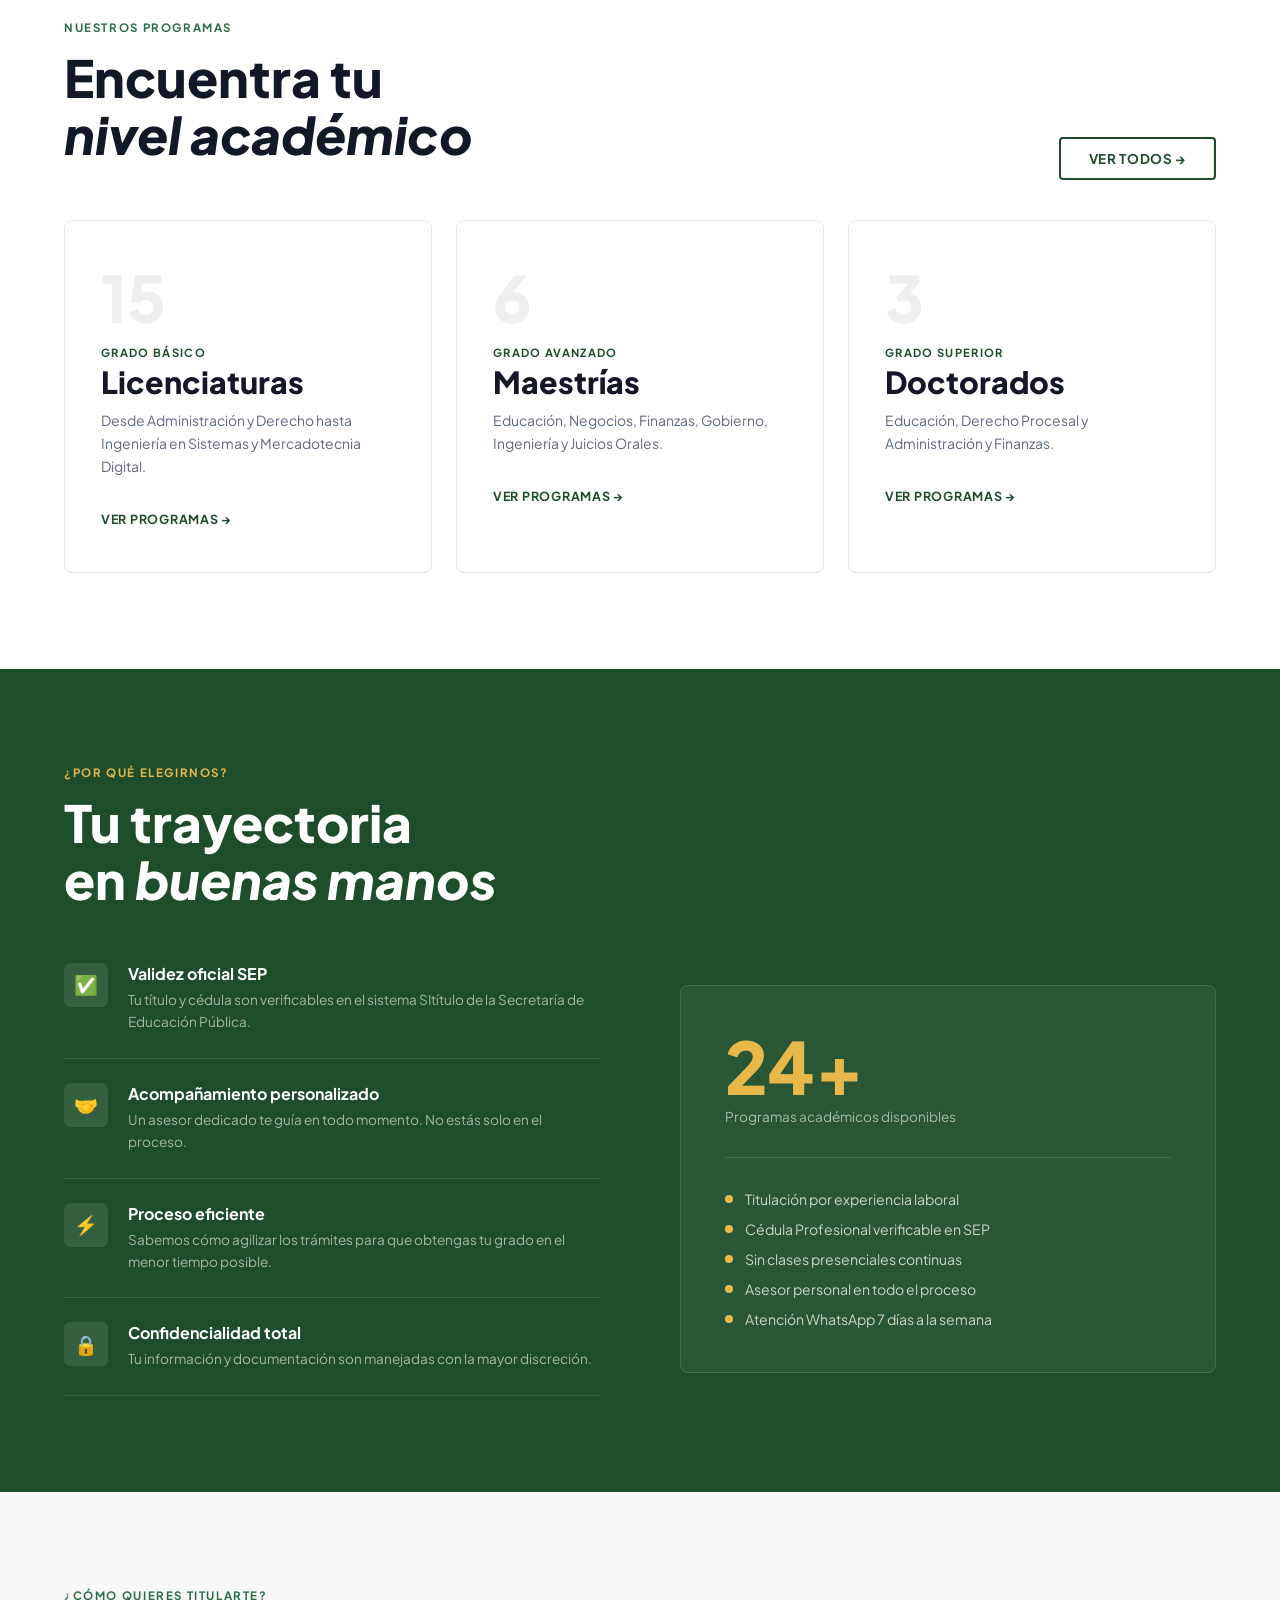
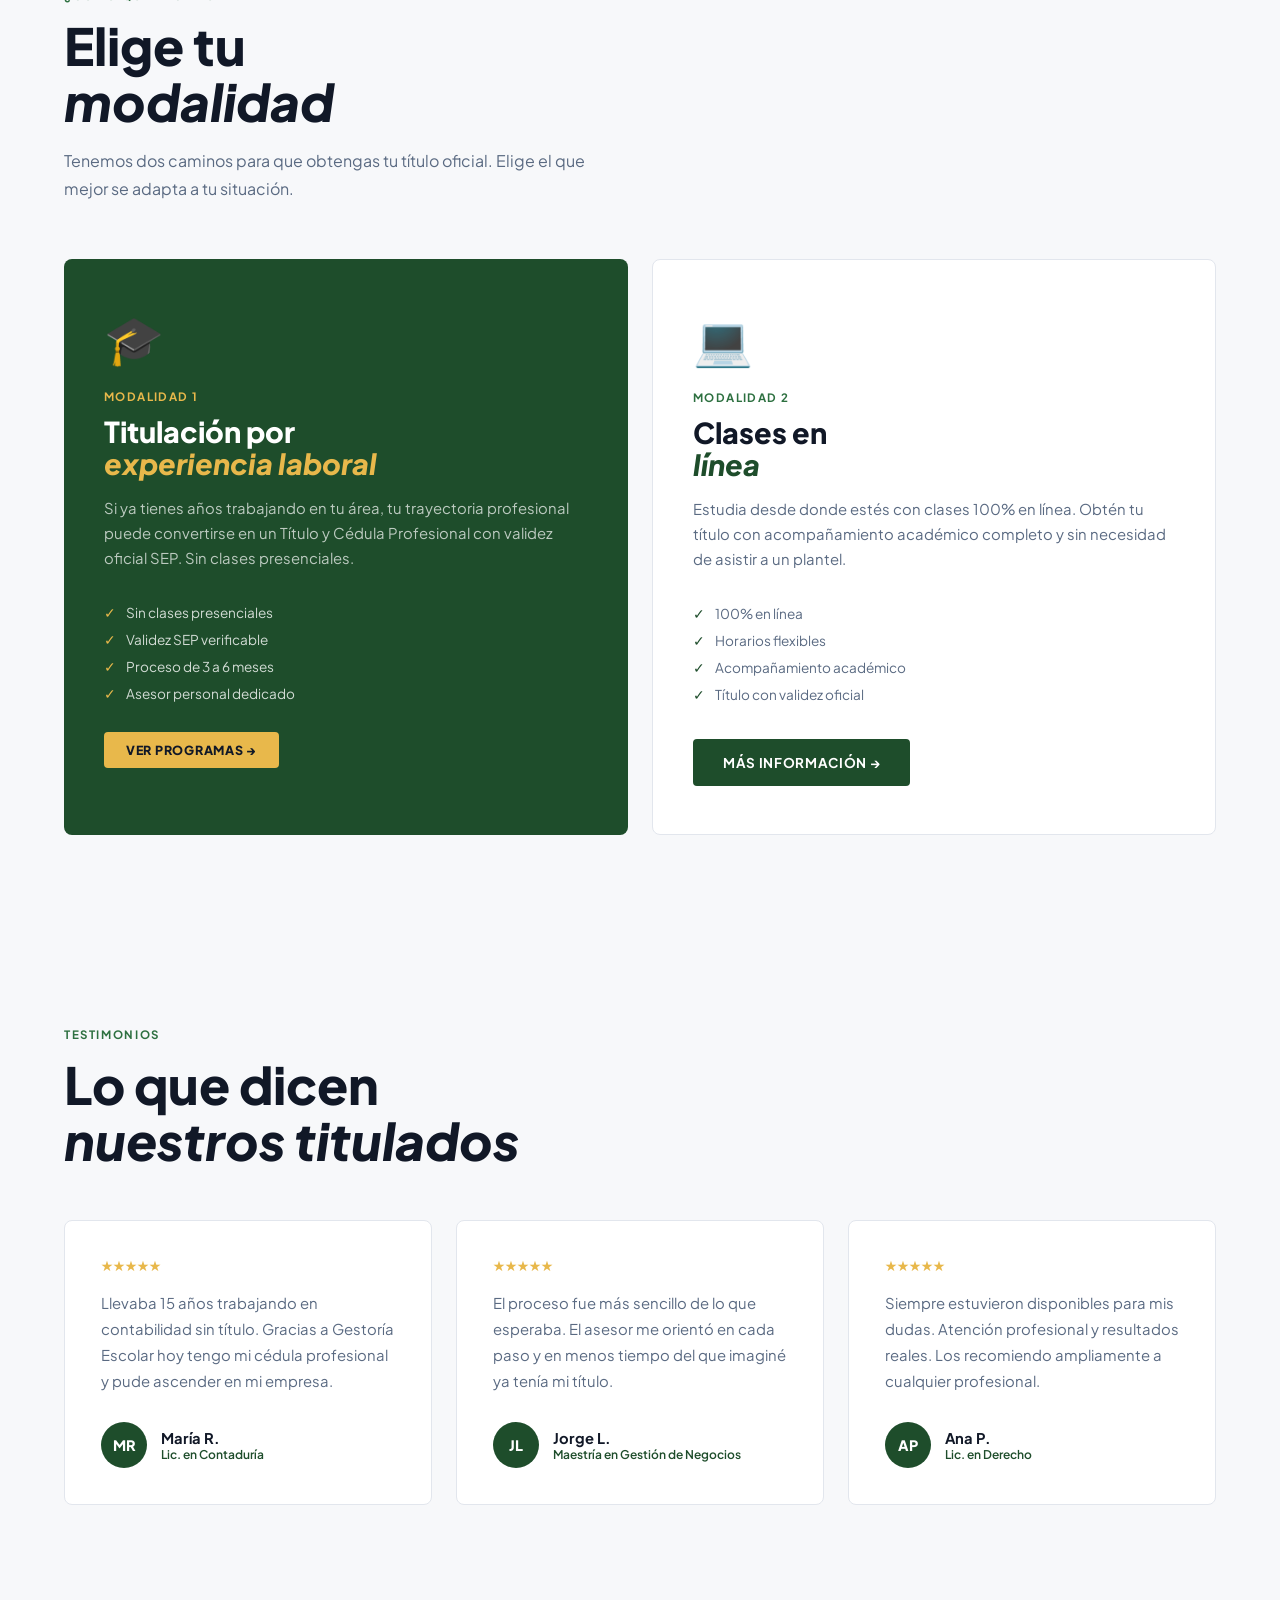
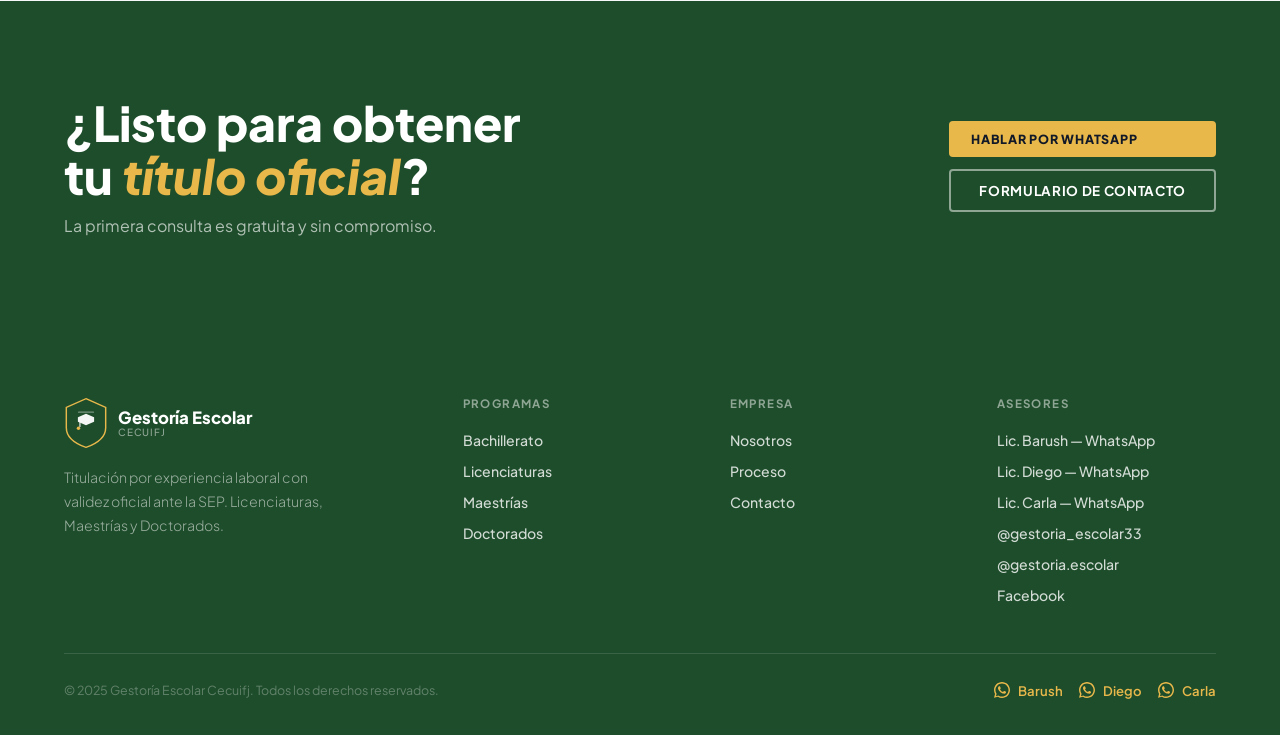
==== commit cf9cfcf3: "orden bachillerato y footer" ====
--- a/index.html
+++ b/index.html
@@ -231,6 +231,10 @@
       <a href="servicios.html" class="btn-outline-white">Ver programas →</a>
     </div>
     <div class="hero-stats">
+      <div class="hero-stat">
+        <span class="hero-stat-num">1</span>
+        <span class="hero-stat-label">Bachillerato</span>
+      </div>
       <div class="hero-stat">
         <span class="hero-stat-num">15+</span>
         <span class="hero-stat-label">Licenciaturas</span>
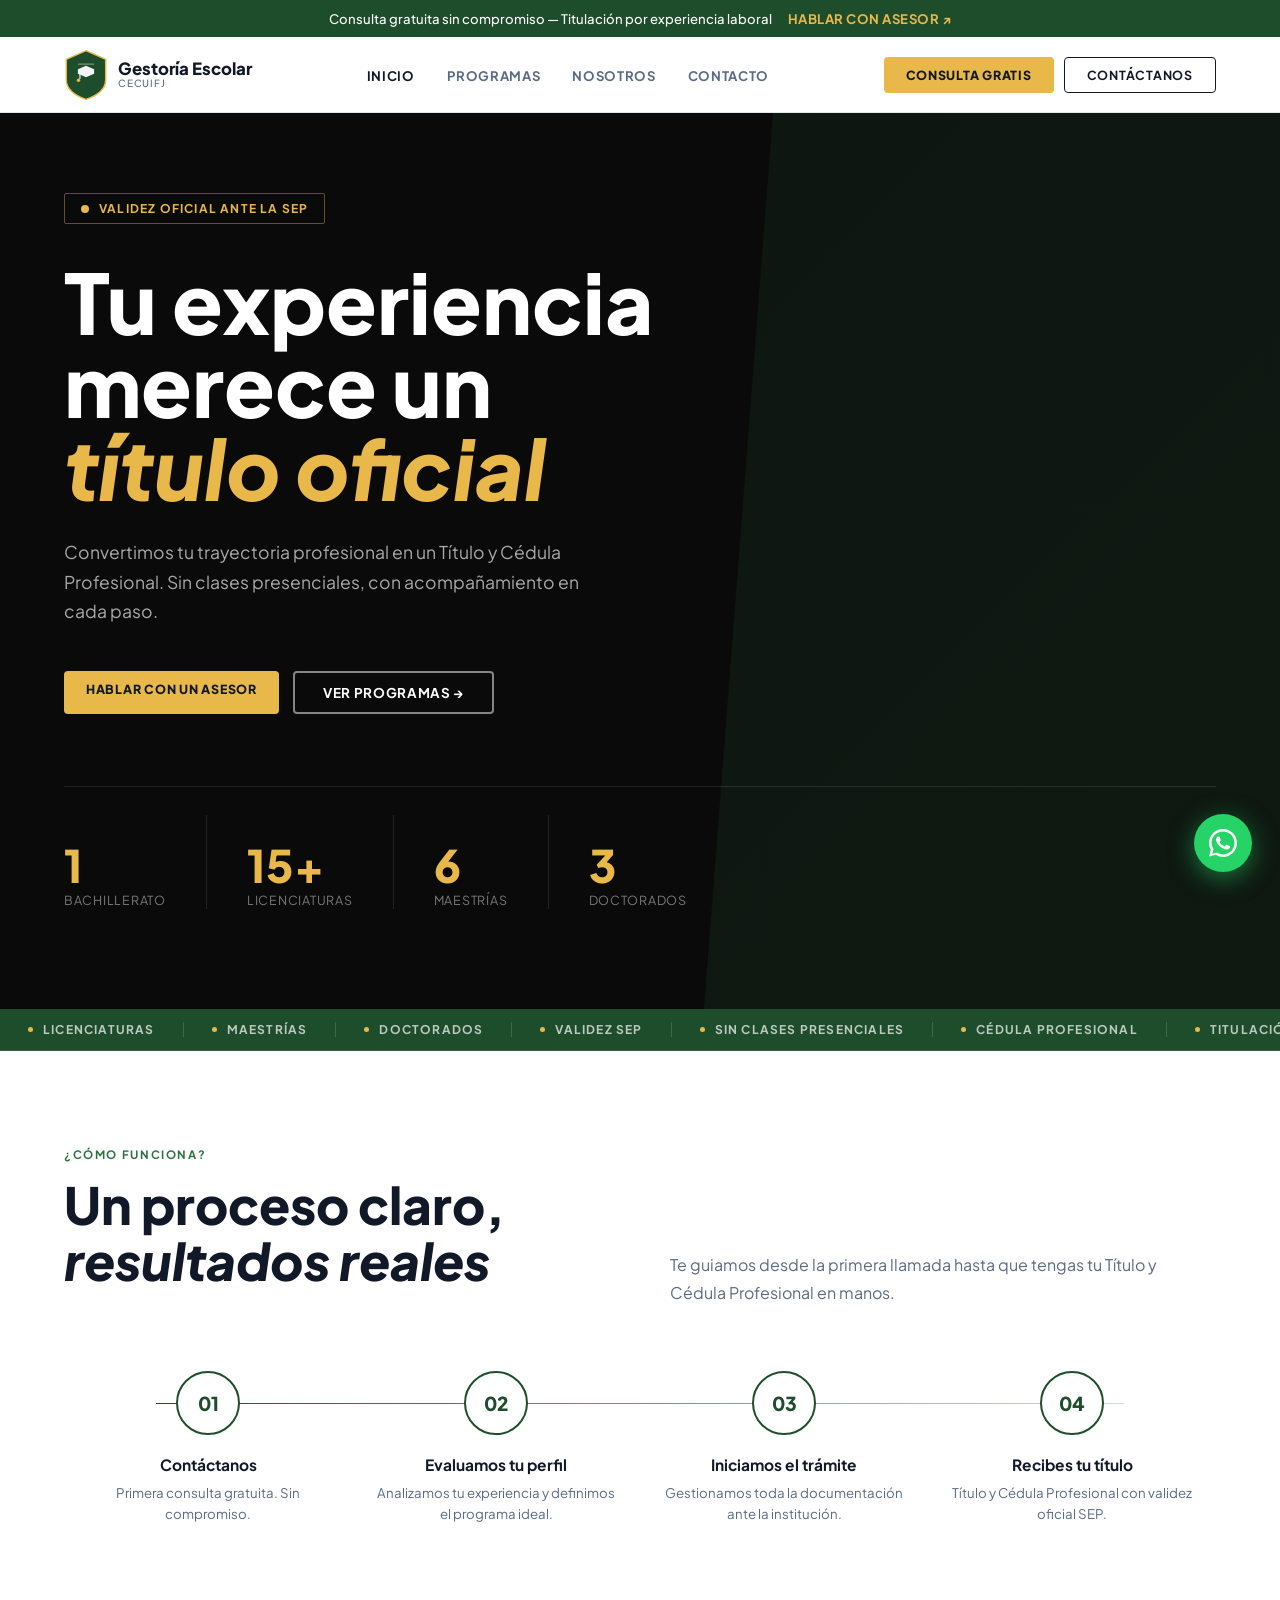
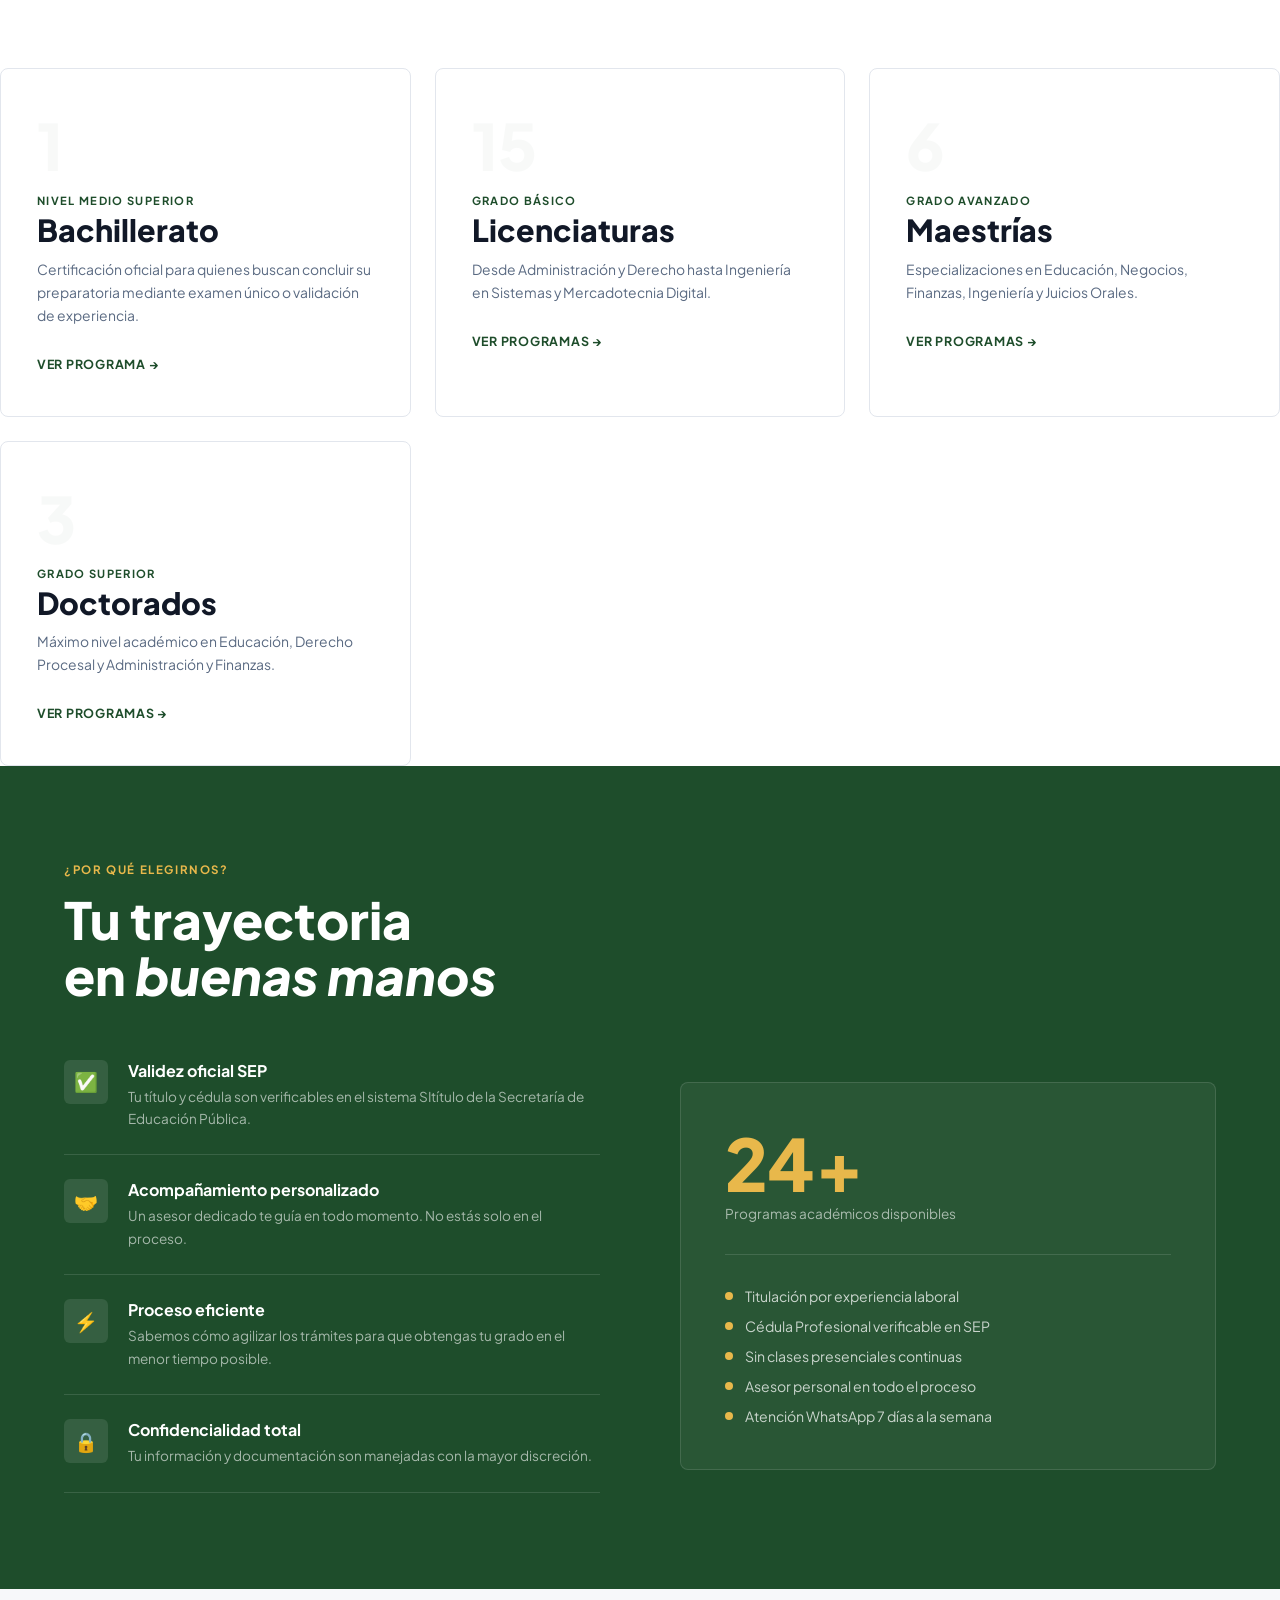
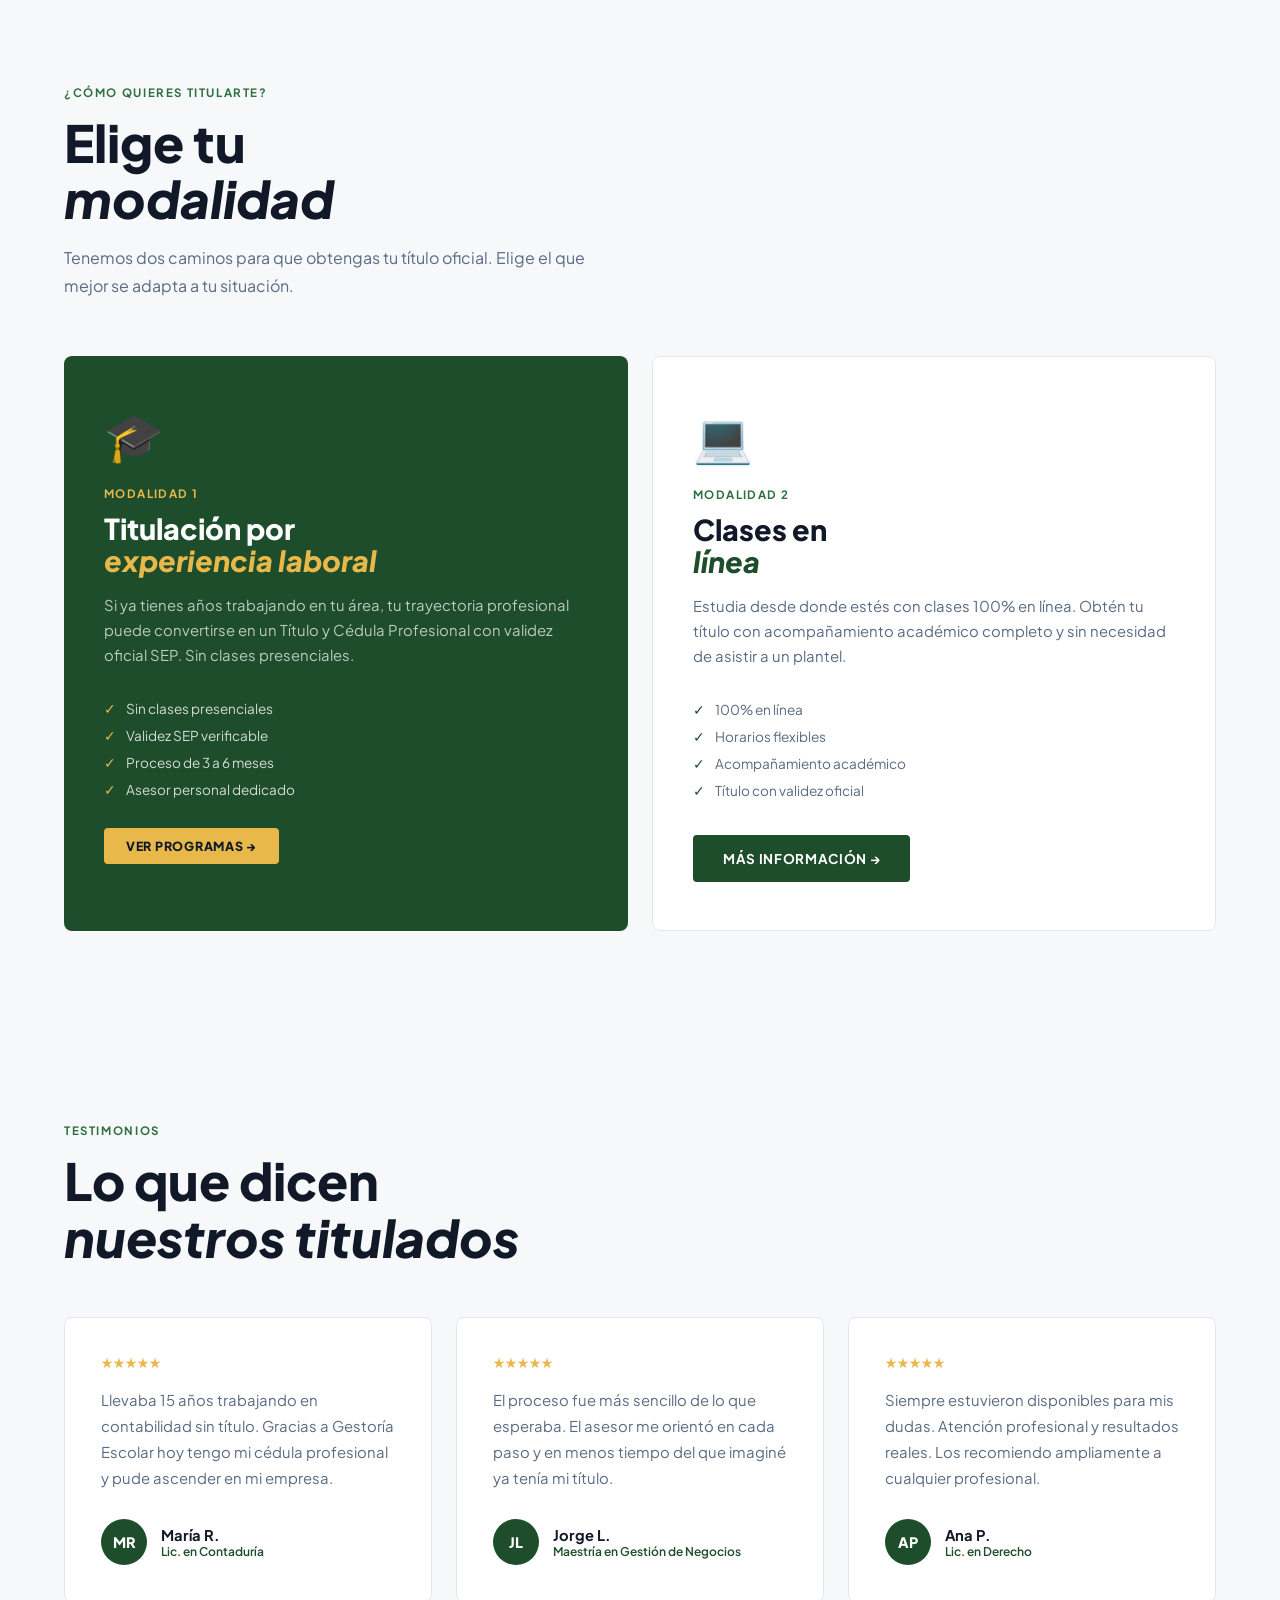
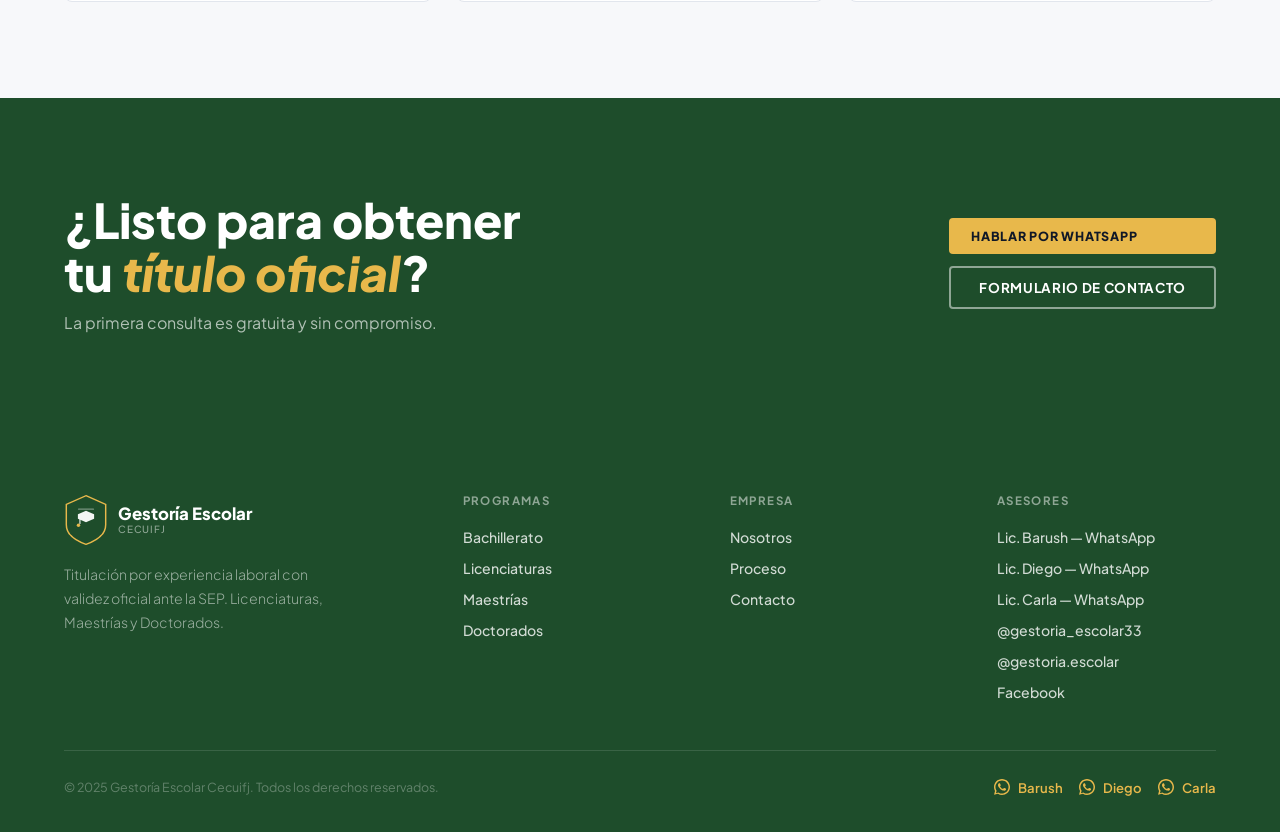
==== commit b28c4ab7: "cambios movil" ====
--- a/index.html
+++ b/index.html
@@ -292,40 +292,39 @@
 </section>
 
 <!-- PROGRAMAS -->
-<section id="programas-preview">
-  <div class="programas-inner">
-    <div class="programas-header">
-      <div>
-        <span class="section-label section-label-green">Nuestros programas</span>
-        <h2 class="section-title reveal">Encuentra tu<br/><em>nivel académico</em></h2>
-      </div>
-      <a href="servicios.html" class="btn-outline-green reveal">Ver todos →</a>
-    </div>
-    <div class="programas-grid">
-      <a href="servicios.html#licenciaturas" class="prog-card reveal reveal-delay-1">
-        <span class="prog-card-num">15</span>
-        <p class="prog-card-level">Grado básico</p>
-        <h3 class="prog-card-name">Licenciaturas</h3>
-        <p class="prog-card-desc">Desde Administración y Derecho hasta Ingeniería en Sistemas y Mercadotecnia Digital.</p>
-        <span class="prog-card-link">Ver programas →</span>
-      </a>
-      <a href="servicios.html#maestrias" class="prog-card reveal reveal-delay-2">
-        <span class="prog-card-num">6</span>
-        <p class="prog-card-level">Grado avanzado</p>
-        <h3 class="prog-card-name">Maestrías</h3>
-        <p class="prog-card-desc">Educación, Negocios, Finanzas, Gobierno, Ingeniería y Juicios Orales.</p>
-        <span class="prog-card-link">Ver programas →</span>
-      </a>
-      <a href="servicios.html#doctorados" class="prog-card reveal reveal-delay-3">
-        <span class="prog-card-num">3</span>
-        <p class="prog-card-level">Grado superior</p>
-        <h3 class="prog-card-name">Doctorados</h3>
-        <p class="prog-card-desc">Educación, Derecho Procesal y Administración y Finanzas.</p>
-        <span class="prog-card-link">Ver programas →</span>
-      </a>
-    </div>
-  </div>
-</section>
+<div class="programas-grid">
+  <a href="servicios.html#bachillerato" class="prog-card reveal reveal-delay-1">
+    <span class="prog-card-num">1</span>
+    <p class="prog-card-level">Nivel Medio Superior</p>
+    <h3 class="prog-card-name">Bachillerato</h3>
+    <p class="prog-card-desc">Certificación oficial para quienes buscan concluir su preparatoria mediante examen único o validación de experiencia.</p>
+    <span class="prog-card-link">Ver programa →</span>
+  </a>
+
+  <a href="servicios.html#licenciaturas" class="prog-card reveal reveal-delay-2">
+    <span class="prog-card-num">15</span>
+    <p class="prog-card-level">Grado básico</p>
+    <h3 class="prog-card-name">Licenciaturas</h3>
+    <p class="prog-card-desc">Desde Administración y Derecho hasta Ingeniería en Sistemas y Mercadotecnia Digital.</p>
+    <span class="prog-card-link">Ver programas →</span>
+  </a>
+
+  <a href="servicios.html#maestrias" class="prog-card reveal reveal-delay-3">
+    <span class="prog-card-num">6</span>
+    <p class="prog-card-level">Grado avanzado</p>
+    <h3 class="prog-card-name">Maestrías</h3>
+    <p class="prog-card-desc">Especializaciones en Educación, Negocios, Finanzas, Ingeniería y Juicios Orales.</p>
+    <span class="prog-card-link">Ver programas →</span>
+  </a>
+
+  <a href="servicios.html#doctorados" class="prog-card reveal reveal-delay-4">
+    <span class="prog-card-num">3</span>
+    <p class="prog-card-level">Grado superior</p>
+    <h3 class="prog-card-name">Doctorados</h3>
+    <p class="prog-card-desc">Máximo nivel académico en Educación, Derecho Procesal y Administración y Finanzas.</p>
+    <span class="prog-card-link">Ver programas →</span>
+  </a>
+</div>
 
 <!-- POR QUÉ -->
 <section id="porque">
@@ -387,7 +386,7 @@
     <span class="section-label section-label-green">¿Cómo quieres titularte?</span>
     <h2 class="section-title reveal">Elige tu<br/><em>modalidad</em></h2>
     <p class="section-sub reveal reveal-delay-1" style="margin-bottom:56px;">Tenemos dos caminos para que obtengas tu título oficial. Elige el que mejor se adapta a tu situación.</p>
-    <div style="display:grid;grid-template-columns:1fr 1fr;gap:24px;">
+    <div class="modalidad-grid">
       <div class="reveal reveal-delay-1" style="background:var(--green);border-radius:8px;padding:48px 40px;position:relative;overflow:hidden;">
         <div style="font-size:3rem;margin-bottom:20px;">🎓</div>
         <span style="font-size:0.72rem;font-weight:700;letter-spacing:0.12em;text-transform:uppercase;color:var(--yellow);display:block;margin-bottom:12px;">Modalidad 1</span>
--- a/styles.css
+++ b/styles.css
@@ -232,3 +232,102 @@
   padding:16px 5%; gap:10px;
   background:var(--white); border-top:1px solid var(--border);
 }
+
+/* Solución para el Grid de Modalidades */
+.modalidad-grid {
+  display: grid;
+  grid-template-columns: repeat(2, 1fr);
+  gap: 24px;
+}
+
+@media (max-width: 850px) {
+  .modalidad-grid {
+    grid-template-columns: 1fr; /* Apila las tarjetas una sobre otra */
+  }
+  
+  #modalidad .reveal {
+    padding: 40px 24px !important; /* Reduce el padding interno en móvil */
+  }
+}
+
+/* Ajuste adicional para que los títulos no se corten */
+@media (max-width: 480px) {
+  #modalidad h3 {
+    font-size: 1.5rem !important;
+  }
+}
+
+/* ── AJUSTES DE PROGRAMAS (4 TARJETAS) ── */
+.programas-grid {
+  display: grid;
+  /* Crea columnas automáticas de mínimo 280px; si no caben 4, pone 2 y 2 */
+  grid-template-columns: repeat(auto-fit, minmax(280px, 1fr));
+  gap: 24px;
+  margin-top: 48px;
+}
+
+@media (max-width: 960px) {
+  .programas-grid {
+    /* En tablets/celulares se pone una sola columna */
+    grid-template-columns: 1fr;
+  }
+}
+
+/* Ajuste para las tarjetas de programas */
+.prog-card {
+  text-decoration: none;
+  background: var(--gray-100);
+  padding: 32px;
+  border-radius: 12px;
+  border: 1px solid var(--border);
+  transition: all 0.3s ease;
+  display: flex;
+  flex-direction: column;
+}
+
+.prog-card:hover {
+  transform: translateY(-8px);
+  border-color: var(--green);
+  box-shadow: 0 12px 32px rgba(0,0,0,0.05);
+}
+
+.prog-card-num {
+  font-size: 0.8rem;
+  font-weight: 800;
+  color: var(--green);
+  opacity: 0.4;
+  margin-bottom: 16px;
+}
+
+.prog-card-level {
+  font-size: 0.7rem;
+  text-transform: uppercase;
+  font-weight: 700;
+  letter-spacing: 0.1em;
+  color: var(--gray-600);
+  margin-bottom: 8px;
+}
+
+.prog-card-name {
+  font-size: 1.5rem;
+  font-weight: 800;
+  color: var(--text);
+  margin-bottom: 12px;
+}
+
+.prog-card-desc {
+  font-size: 0.9rem;
+  line-height: 1.6;
+  color: var(--gray-600);
+  margin-bottom: 24px;
+}
+
+.prog-card-link {
+  margin-top: auto;
+  font-weight: 700;
+  font-size: 0.85rem;
+  color: var(--green);
+  display: flex;
+  align-items: center;
+  gap: 6px;
+}
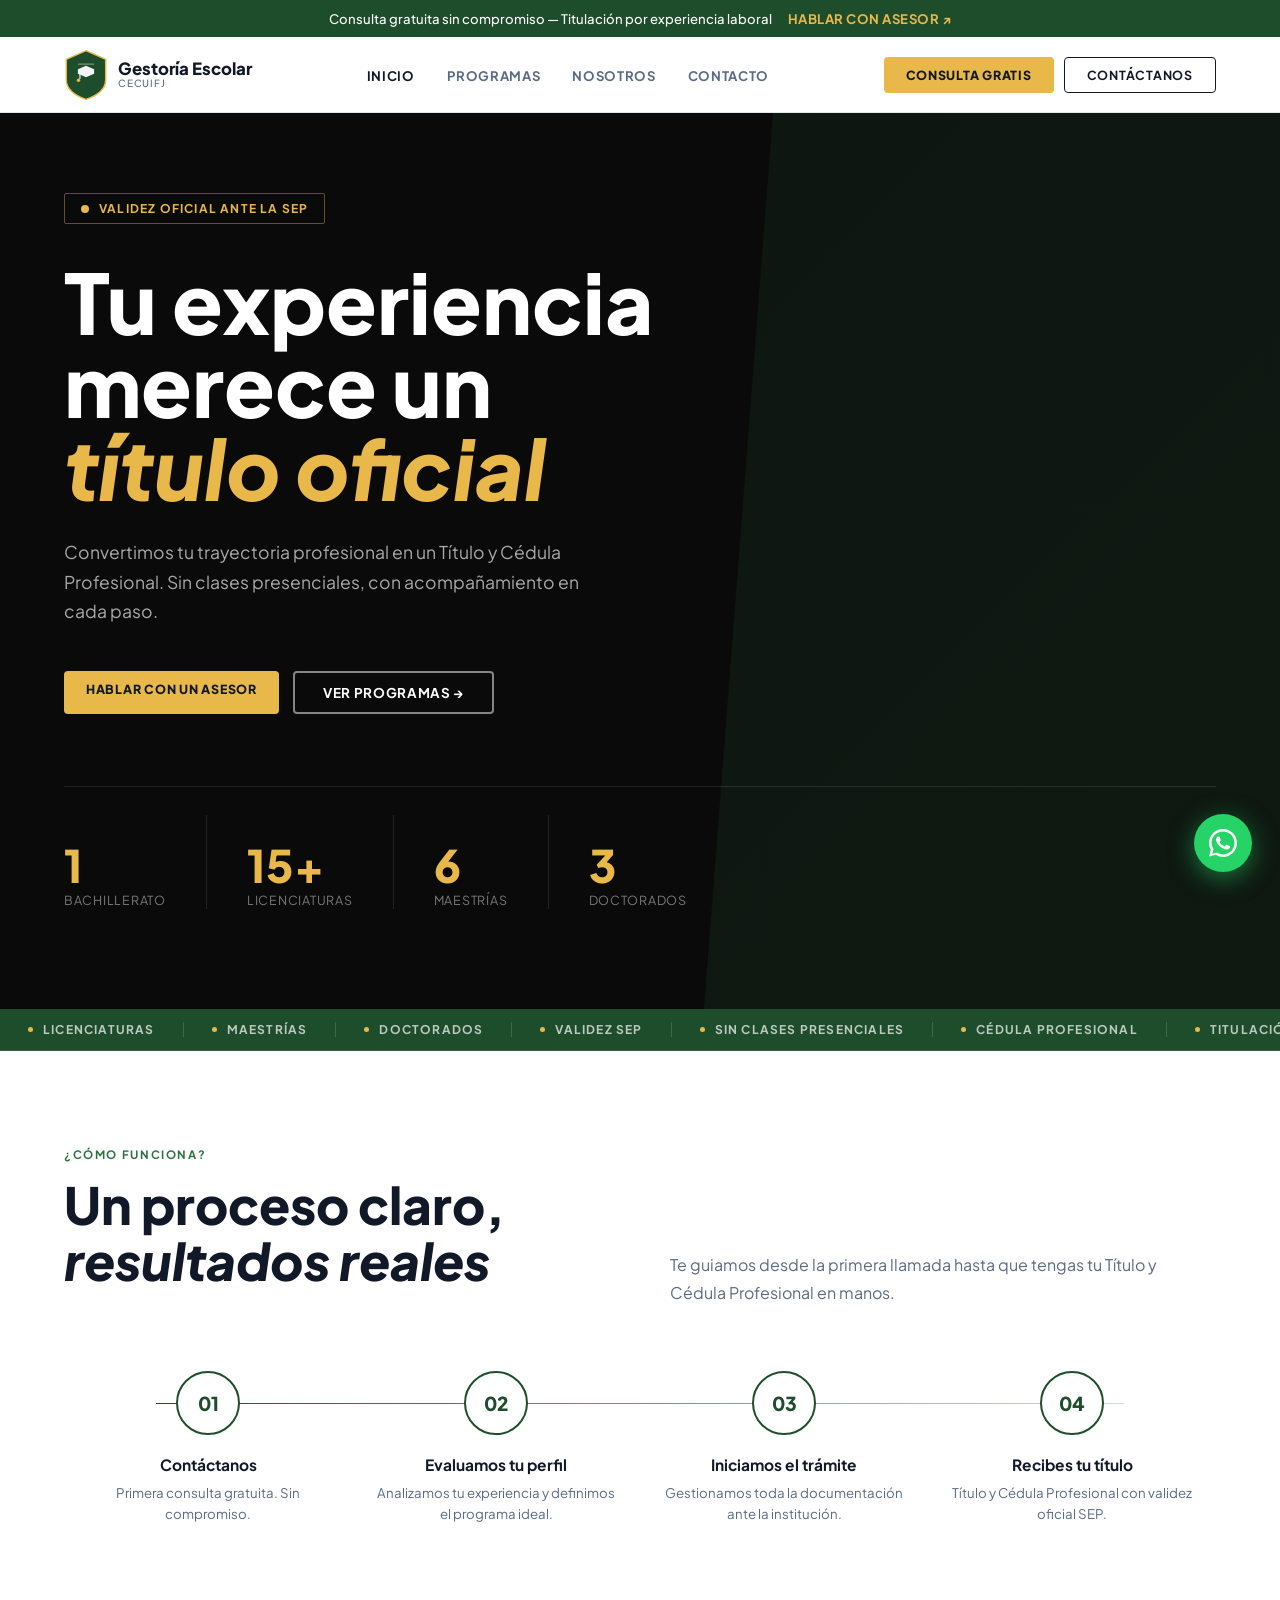
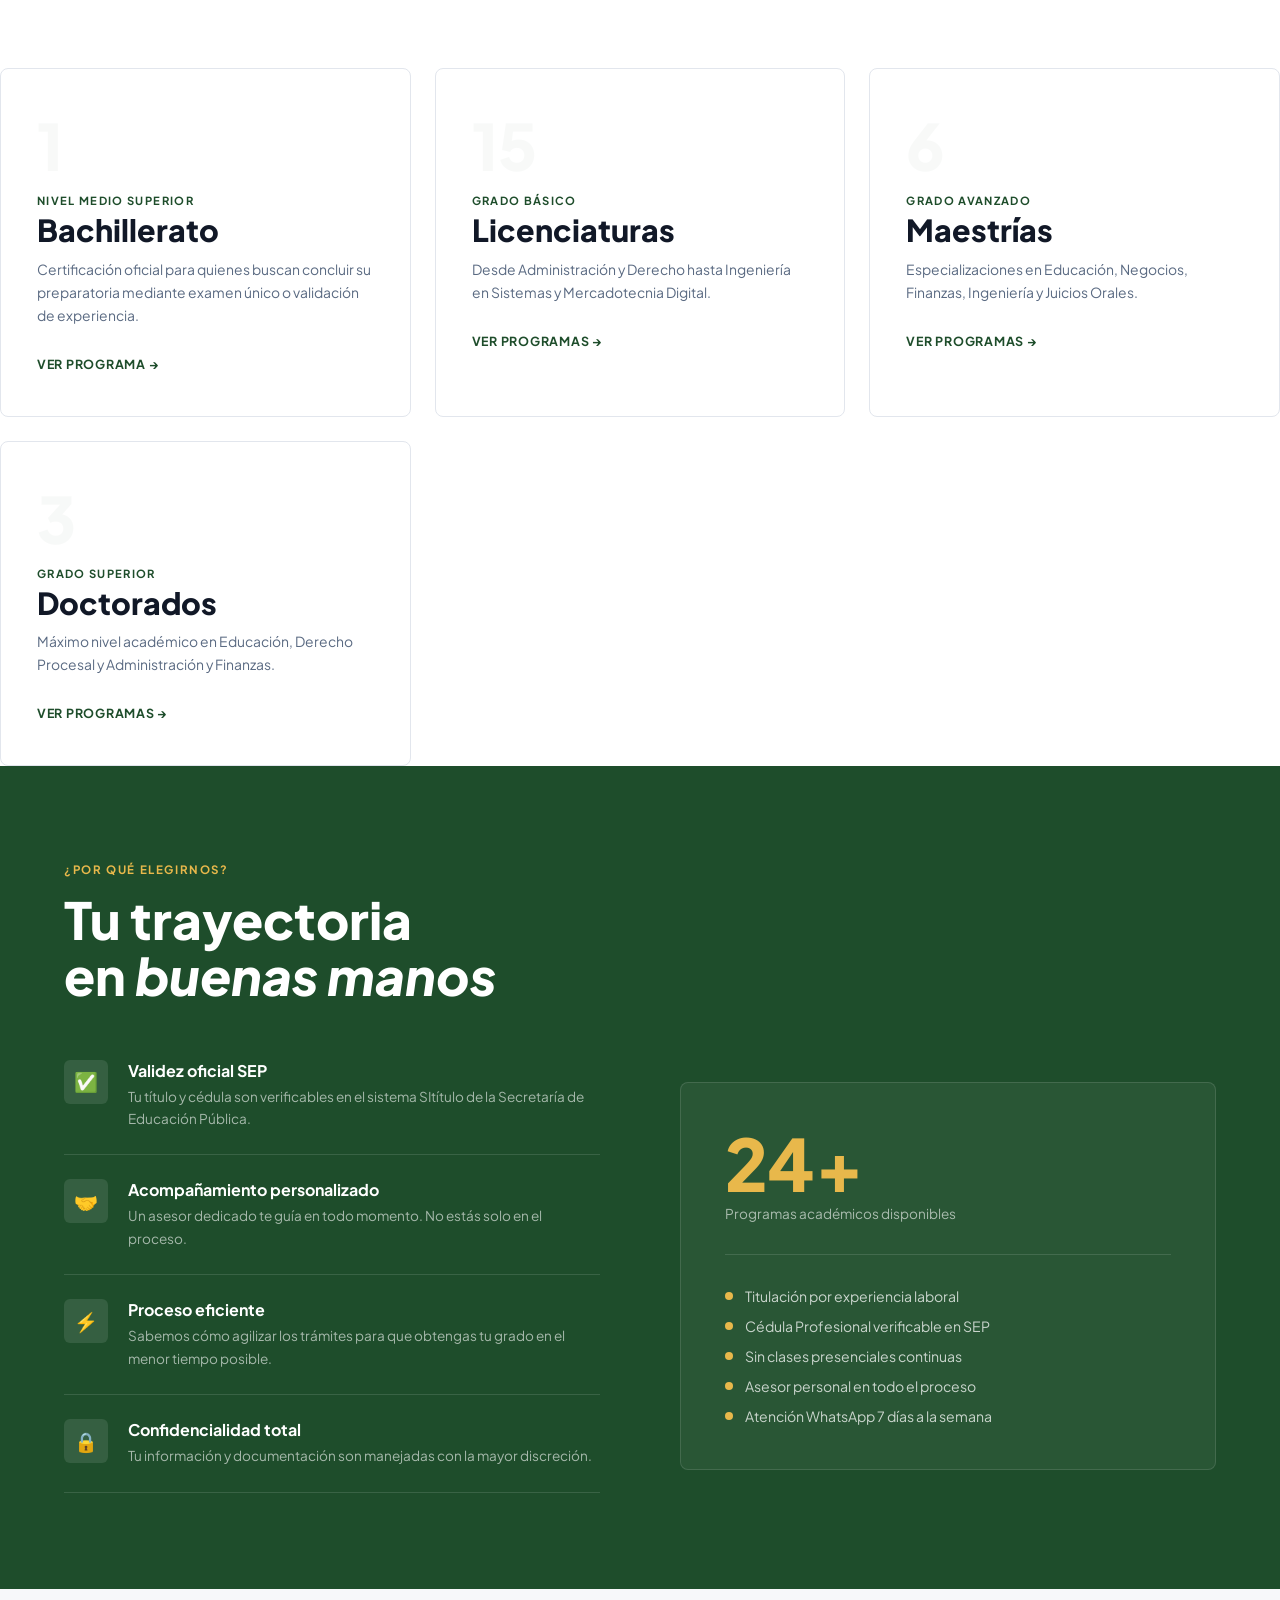
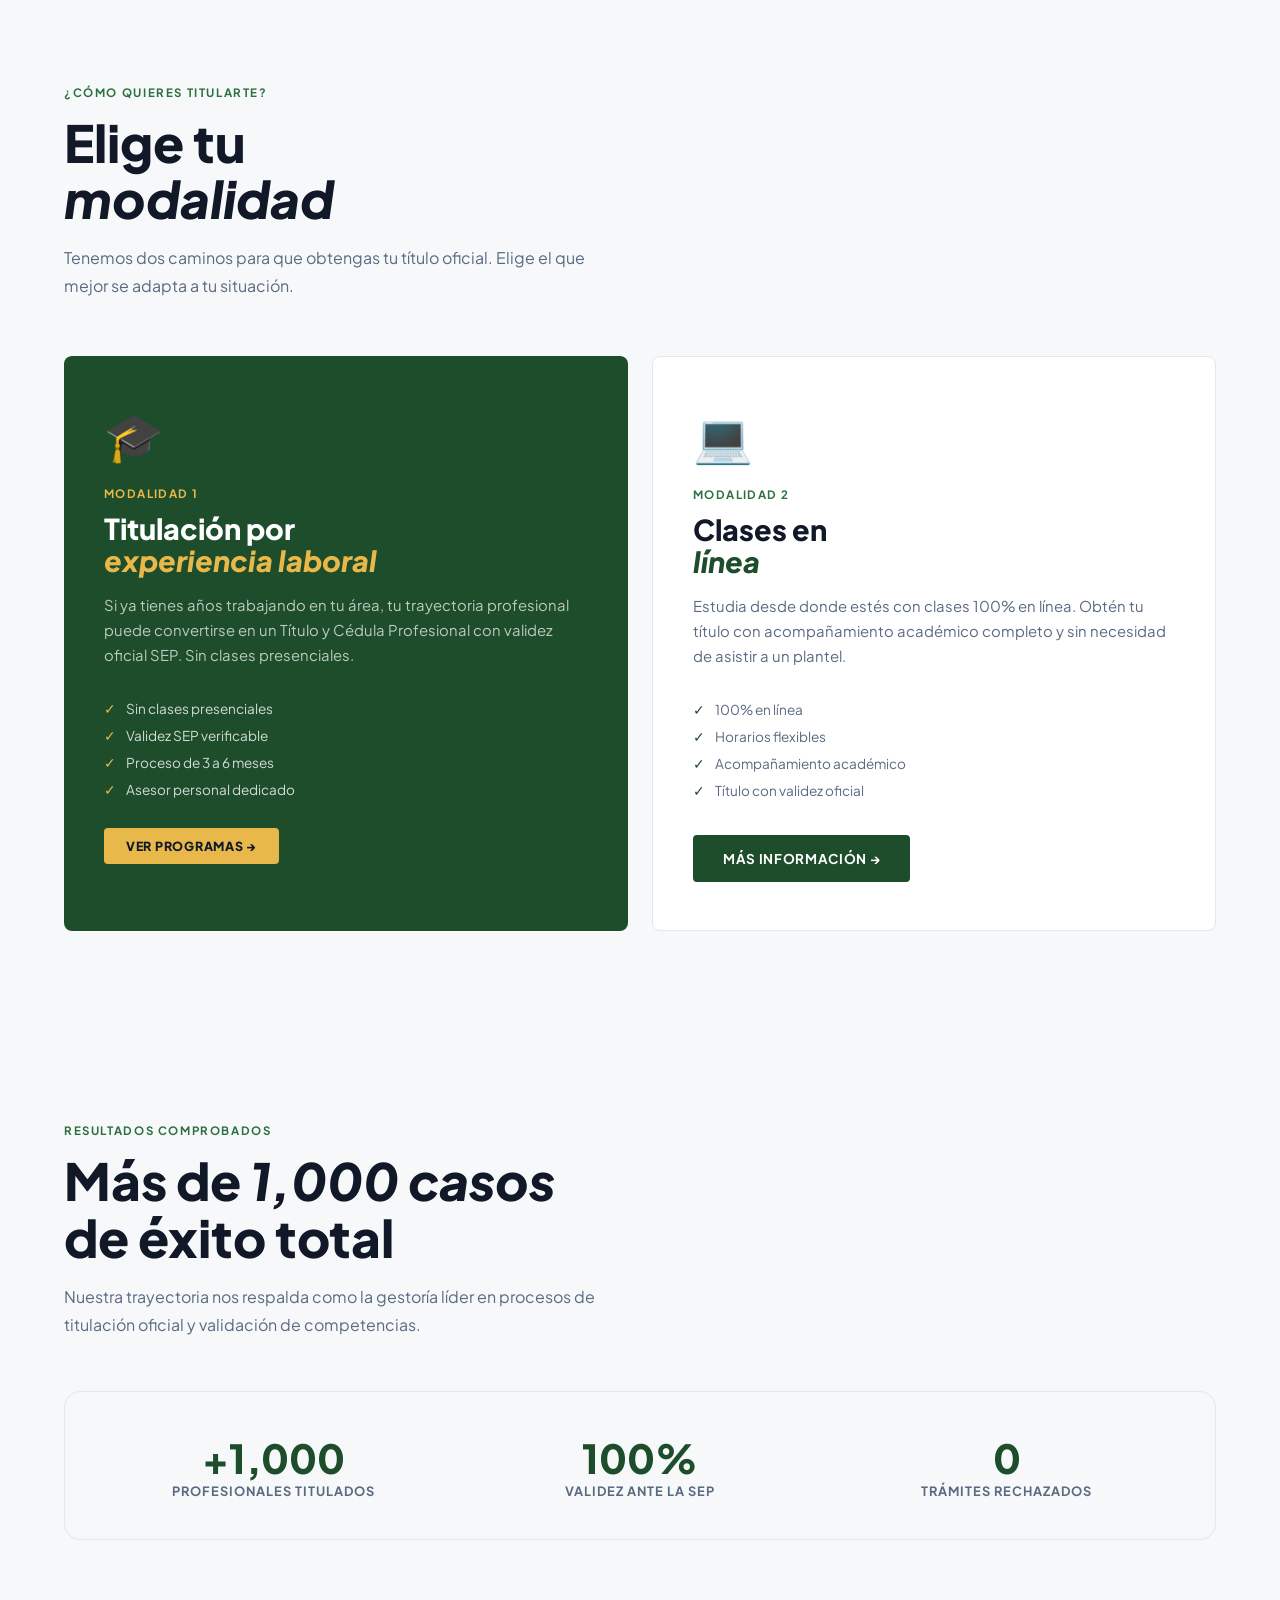
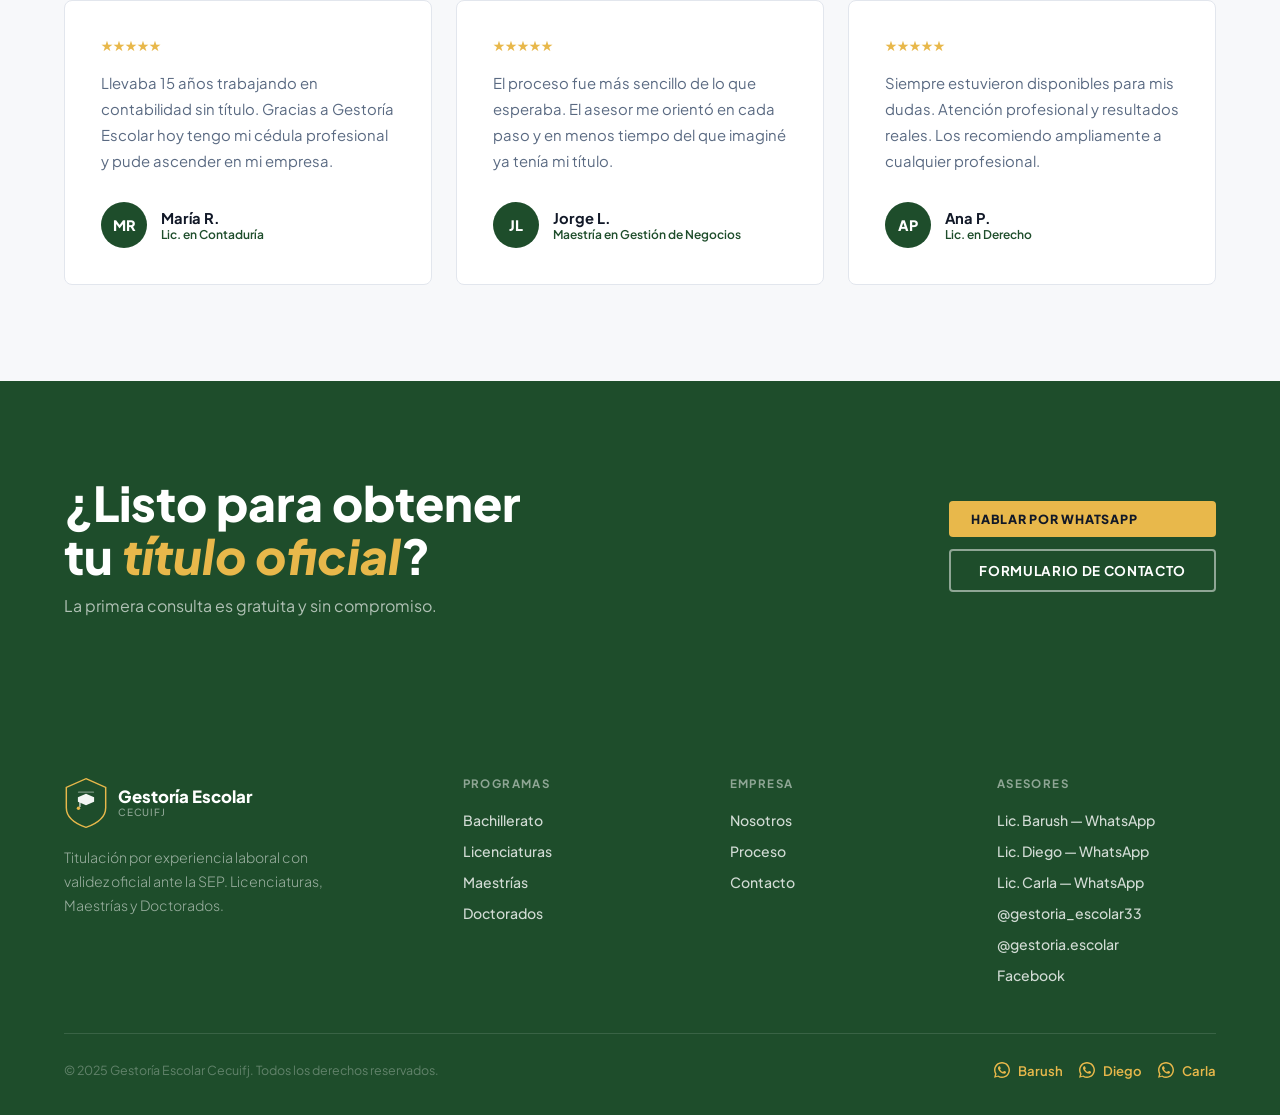
==== commit bb24c03a: "cambiotestimonios" ====
--- a/index.html
+++ b/index.html
@@ -169,6 +169,8 @@
     .pv-list-item::before { content:''; width:8px; height:8px; border-radius:50%; background:var(--yellow); flex-shrink:0; }
 
     /* ── TESTIMONIOS ── */
+
+    
     #testimonios { padding: 96px 5%; background: var(--gray-100); }
     .test-inner { max-width: 1200px; margin: 0 auto; }
     .test-header { margin-bottom: 52px; }
@@ -421,9 +423,26 @@
 <section id="testimonios">
   <div class="test-inner">
     <div class="test-header">
-      <span class="section-label section-label-green">Testimonios</span>
-      <h2 class="section-title reveal">Lo que dicen<br/><em>nuestros titulados</em></h2>
-    </div>
+      <span class="section-label section-label-green">Resultados Comprobados</span>
+      <h2 class="section-title reveal">Más de <em>1,000 casos</em><br/>de éxito total</h2>
+      <p class="section-sub reveal" style="margin-bottom: 40px;">Nuestra trayectoria nos respalda como la gestoría líder en procesos de titulación oficial y validación de competencias.</p>
+    </div>
+
+    <div class="test-stats-bar reveal" style="display: grid; grid-template-columns: repeat(auto-fit, minmax(200px, 1fr)); gap: 30px; margin-bottom: 60px; padding: 40px; background: var(--gray-100); border-radius: 16px; text-align: center; border: 1px solid var(--border);">
+      <div>
+        <h3 style="font-size: 2.5rem; color: var(--green); font-weight: 800;">+1,000</h3>
+        <p style="font-size: 0.8rem; font-weight: 700; text-transform: uppercase; color: var(--gray-600); letter-spacing: 1px;">Profesionales Titulados</p>
+      </div>
+      <div>
+        <h3 style="font-size: 2.5rem; color: var(--green); font-weight: 800;">100%</h3>
+        <p style="font-size: 0.8rem; font-weight: 700; text-transform: uppercase; color: var(--gray-600); letter-spacing: 1px;">Validez Ante la SEP</p>
+      </div>
+      <div>
+        <h3 style="font-size: 2.5rem; color: var(--green); font-weight: 800;">0</h3>
+        <p style="font-size: 0.8rem; font-weight: 700; text-transform: uppercase; color: var(--gray-600); letter-spacing: 1px;">Trámites Rechazados</p>
+      </div>
+    </div>
+
     <div class="test-grid">
       <div class="test-card reveal reveal-delay-1">
         <div class="test-stars">★★★★★</div>
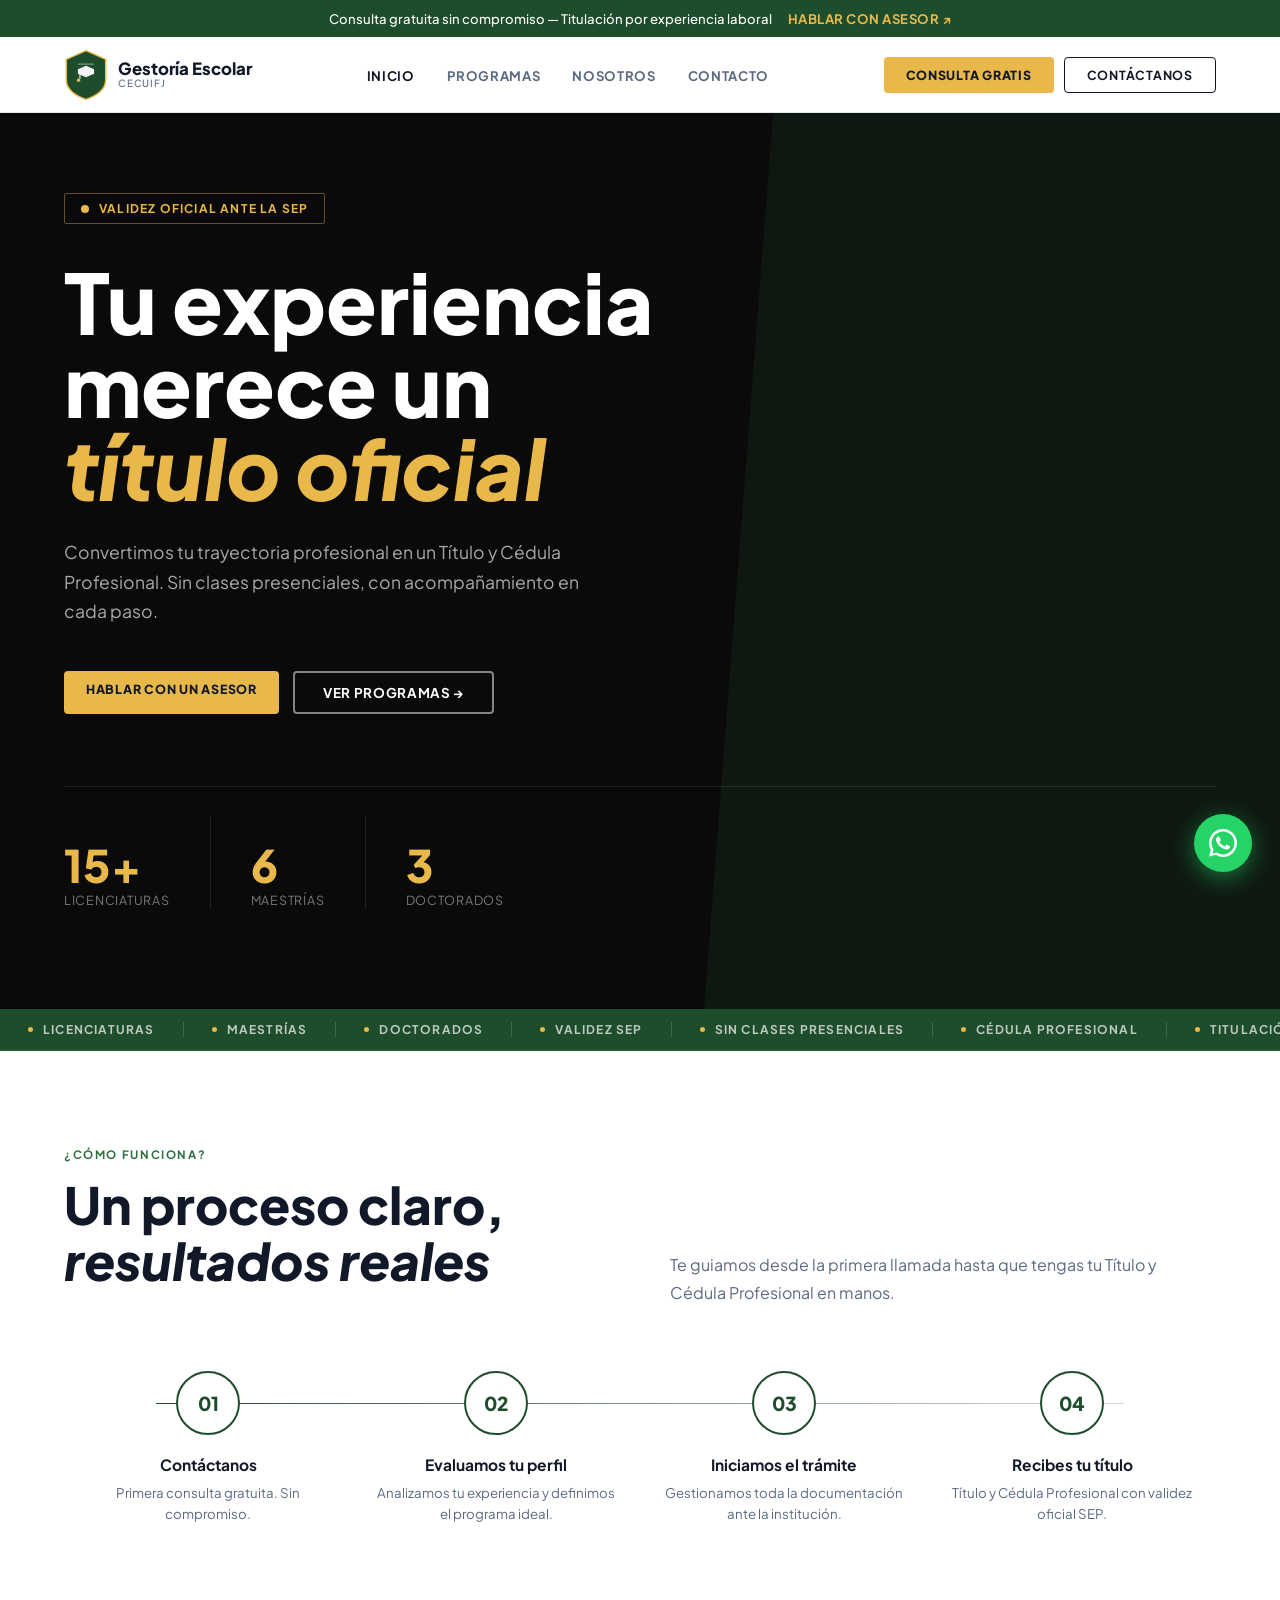
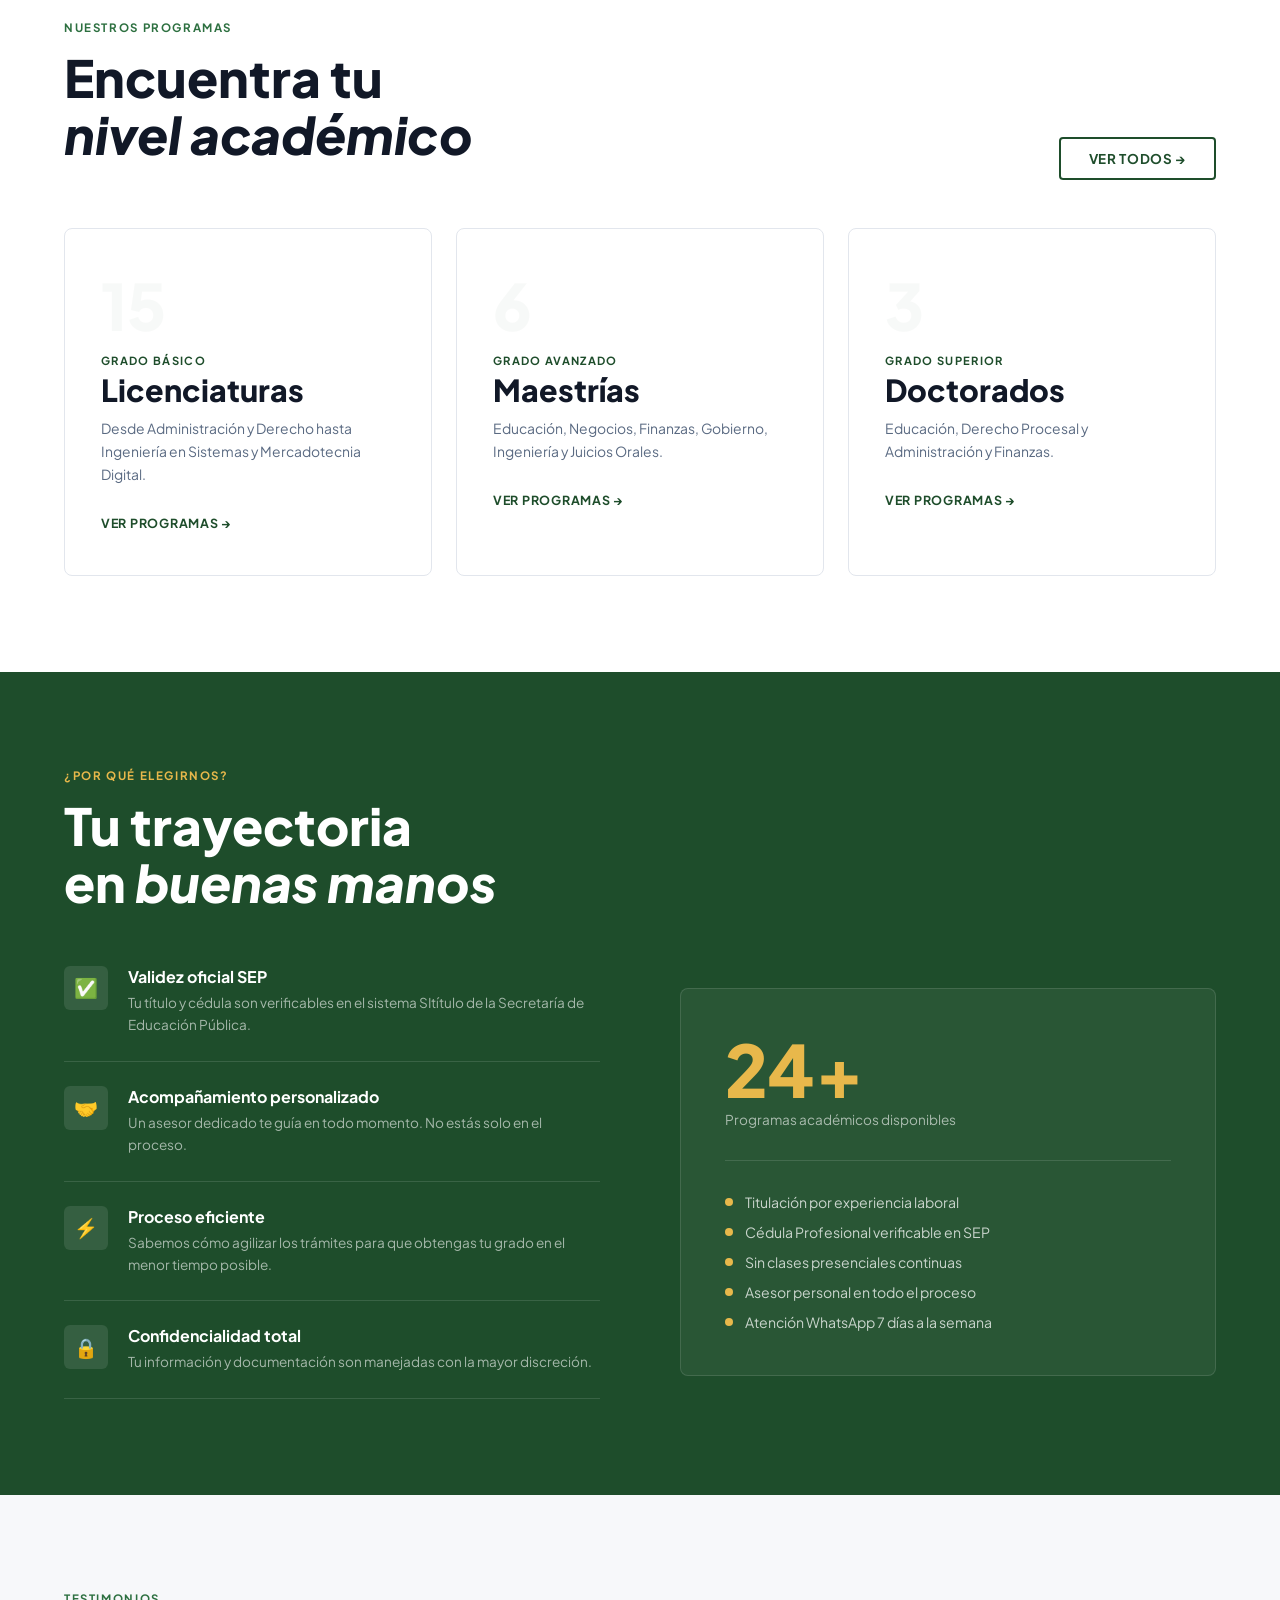
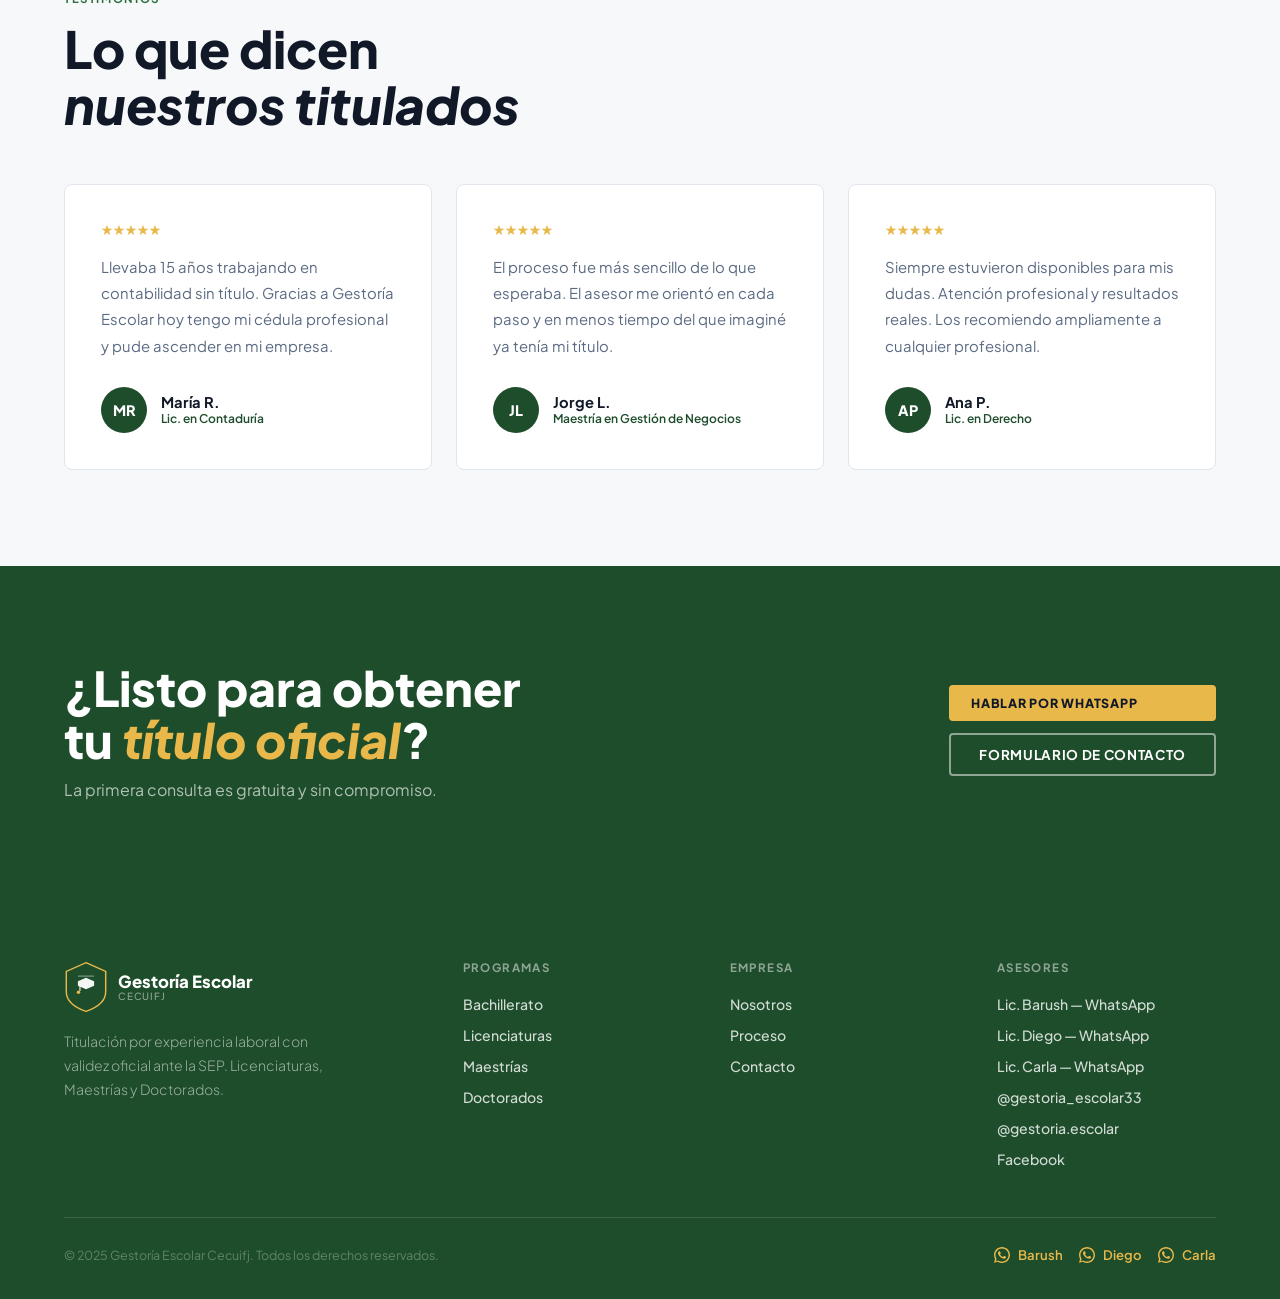
==== commit 29c40be5: "favicon logo" ====
--- a/index.html
+++ b/index.html
@@ -4,6 +4,7 @@
   <meta charset="UTF-8"/>
   <meta name="viewport" content="width=device-width, initial-scale=1.0"/>
   <title>Gestoría Escolar — Tu experiencia, tu título</title>
+  <link rel="icon" type="image/png" href="logo.png"/>
   <link rel="stylesheet" href="styles.css"/>
   <style>
     /* ── HERO ── */
@@ -169,8 +170,6 @@
     .pv-list-item::before { content:''; width:8px; height:8px; border-radius:50%; background:var(--yellow); flex-shrink:0; }
 
     /* ── TESTIMONIOS ── */
-
-    
     #testimonios { padding: 96px 5%; background: var(--gray-100); }
     .test-inner { max-width: 1200px; margin: 0 auto; }
     .test-header { margin-bottom: 52px; }
@@ -227,16 +226,12 @@
     <h1 class="hero-title">Tu experiencia<br/>merece un<br/><em>título oficial</em></h1>
     <p class="hero-sub">Convertimos tu trayectoria profesional en un Título y Cédula Profesional. Sin clases presenciales, con acompañamiento en cada paso.</p>
     <div class="hero-btns">
-      <a href="https://wa.me/525516502103" target="_blank" class="btn-yellow">
+      <a href="https://wa.me/525659227963" target="_blank" class="btn-yellow">
         Hablar con un asesor
       </a>
       <a href="servicios.html" class="btn-outline-white">Ver programas →</a>
     </div>
     <div class="hero-stats">
-      <div class="hero-stat">
-        <span class="hero-stat-num">1</span>
-        <span class="hero-stat-label">Bachillerato</span>
-      </div>
       <div class="hero-stat">
         <span class="hero-stat-num">15+</span>
         <span class="hero-stat-label">Licenciaturas</span>
@@ -294,39 +289,40 @@
 </section>
 
 <!-- PROGRAMAS -->
-<div class="programas-grid">
-  <a href="servicios.html#bachillerato" class="prog-card reveal reveal-delay-1">
-    <span class="prog-card-num">1</span>
-    <p class="prog-card-level">Nivel Medio Superior</p>
-    <h3 class="prog-card-name">Bachillerato</h3>
-    <p class="prog-card-desc">Certificación oficial para quienes buscan concluir su preparatoria mediante examen único o validación de experiencia.</p>
-    <span class="prog-card-link">Ver programa →</span>
-  </a>
-
-  <a href="servicios.html#licenciaturas" class="prog-card reveal reveal-delay-2">
-    <span class="prog-card-num">15</span>
-    <p class="prog-card-level">Grado básico</p>
-    <h3 class="prog-card-name">Licenciaturas</h3>
-    <p class="prog-card-desc">Desde Administración y Derecho hasta Ingeniería en Sistemas y Mercadotecnia Digital.</p>
-    <span class="prog-card-link">Ver programas →</span>
-  </a>
-
-  <a href="servicios.html#maestrias" class="prog-card reveal reveal-delay-3">
-    <span class="prog-card-num">6</span>
-    <p class="prog-card-level">Grado avanzado</p>
-    <h3 class="prog-card-name">Maestrías</h3>
-    <p class="prog-card-desc">Especializaciones en Educación, Negocios, Finanzas, Ingeniería y Juicios Orales.</p>
-    <span class="prog-card-link">Ver programas →</span>
-  </a>
-
-  <a href="servicios.html#doctorados" class="prog-card reveal reveal-delay-4">
-    <span class="prog-card-num">3</span>
-    <p class="prog-card-level">Grado superior</p>
-    <h3 class="prog-card-name">Doctorados</h3>
-    <p class="prog-card-desc">Máximo nivel académico en Educación, Derecho Procesal y Administración y Finanzas.</p>
-    <span class="prog-card-link">Ver programas →</span>
-  </a>
-</div>
+<section id="programas-preview">
+  <div class="programas-inner">
+    <div class="programas-header">
+      <div>
+        <span class="section-label section-label-green">Nuestros programas</span>
+        <h2 class="section-title reveal">Encuentra tu<br/><em>nivel académico</em></h2>
+      </div>
+      <a href="servicios.html" class="btn-outline-green reveal">Ver todos →</a>
+    </div>
+    <div class="programas-grid">
+      <a href="servicios.html#licenciaturas" class="prog-card reveal reveal-delay-1">
+        <span class="prog-card-num">15</span>
+        <p class="prog-card-level">Grado básico</p>
+        <h3 class="prog-card-name">Licenciaturas</h3>
+        <p class="prog-card-desc">Desde Administración y Derecho hasta Ingeniería en Sistemas y Mercadotecnia Digital.</p>
+        <span class="prog-card-link">Ver programas →</span>
+      </a>
+      <a href="servicios.html#maestrias" class="prog-card reveal reveal-delay-2">
+        <span class="prog-card-num">6</span>
+        <p class="prog-card-level">Grado avanzado</p>
+        <h3 class="prog-card-name">Maestrías</h3>
+        <p class="prog-card-desc">Educación, Negocios, Finanzas, Gobierno, Ingeniería y Juicios Orales.</p>
+        <span class="prog-card-link">Ver programas →</span>
+      </a>
+      <a href="servicios.html#doctorados" class="prog-card reveal reveal-delay-3">
+        <span class="prog-card-num">3</span>
+        <p class="prog-card-level">Grado superior</p>
+        <h3 class="prog-card-name">Doctorados</h3>
+        <p class="prog-card-desc">Educación, Derecho Procesal y Administración y Finanzas.</p>
+        <span class="prog-card-link">Ver programas →</span>
+      </a>
+    </div>
+  </div>
+</section>
 
 <!-- POR QUÉ -->
 <section id="porque">
@@ -382,67 +378,13 @@
   </div>
 </section>
 
-<!-- MODALIDAD -->
-<section id="modalidad" style="padding:96px 5%;background:var(--gray-100);">
-  <div style="max-width:1200px;margin:0 auto;">
-    <span class="section-label section-label-green">¿Cómo quieres titularte?</span>
-    <h2 class="section-title reveal">Elige tu<br/><em>modalidad</em></h2>
-    <p class="section-sub reveal reveal-delay-1" style="margin-bottom:56px;">Tenemos dos caminos para que obtengas tu título oficial. Elige el que mejor se adapta a tu situación.</p>
-    <div class="modalidad-grid">
-      <div class="reveal reveal-delay-1" style="background:var(--green);border-radius:8px;padding:48px 40px;position:relative;overflow:hidden;">
-        <div style="font-size:3rem;margin-bottom:20px;">🎓</div>
-        <span style="font-size:0.72rem;font-weight:700;letter-spacing:0.12em;text-transform:uppercase;color:var(--yellow);display:block;margin-bottom:12px;">Modalidad 1</span>
-        <h3 style="font-size:1.8rem;font-weight:800;color:var(--white);line-height:1.1;margin-bottom:16px;">Titulación por<br/><em style="font-style:italic;color:var(--yellow);">experiencia laboral</em></h3>
-        <p style="font-size:0.93rem;color:rgba(255,255,255,0.7);line-height:1.7;margin-bottom:32px;">Si ya tienes años trabajando en tu área, tu trayectoria profesional puede convertirse en un Título y Cédula Profesional con validez oficial SEP. Sin clases presenciales.</p>
-        <ul style="list-style:none;display:flex;flex-direction:column;gap:10px;margin-bottom:36px;">
-          <li style="font-size:0.85rem;color:rgba(255,255,255,0.8);display:flex;gap:10px;align-items:center;"><span style="color:var(--yellow);">✓</span> Sin clases presenciales</li>
-          <li style="font-size:0.85rem;color:rgba(255,255,255,0.8);display:flex;gap:10px;align-items:center;"><span style="color:var(--yellow);">✓</span> Validez SEP verificable</li>
-          <li style="font-size:0.85rem;color:rgba(255,255,255,0.8);display:flex;gap:10px;align-items:center;"><span style="color:var(--yellow);">✓</span> Proceso de 3 a 6 meses</li>
-          <li style="font-size:0.85rem;color:rgba(255,255,255,0.8);display:flex;gap:10px;align-items:center;"><span style="color:var(--yellow);">✓</span> Asesor personal dedicado</li>
-        </ul>
-        <a href="servicios.html" class="btn-yellow">Ver programas →</a>
-      </div>
-      <div class="reveal reveal-delay-2" style="background:var(--white);border:1.5px solid var(--border);border-radius:8px;padding:48px 40px;position:relative;overflow:hidden;">
-        <div style="font-size:3rem;margin-bottom:20px;">💻</div>
-        <span style="font-size:0.72rem;font-weight:700;letter-spacing:0.12em;text-transform:uppercase;color:var(--green-light);display:block;margin-bottom:12px;">Modalidad 2</span>
-        <h3 style="font-size:1.8rem;font-weight:800;color:var(--text);line-height:1.1;margin-bottom:16px;">Clases en<br/><em style="font-style:italic;color:var(--green);">línea</em></h3>
-        <p style="font-size:0.93rem;color:var(--gray-600);line-height:1.7;margin-bottom:32px;">Estudia desde donde estés con clases 100% en línea. Obtén tu título con acompañamiento académico completo y sin necesidad de asistir a un plantel.</p>
-        <ul style="list-style:none;display:flex;flex-direction:column;gap:10px;margin-bottom:36px;">
-          <li style="font-size:0.85rem;color:var(--gray-600);display:flex;gap:10px;align-items:center;"><span style="color:var(--green);">✓</span> 100% en línea</li>
-          <li style="font-size:0.85rem;color:var(--gray-600);display:flex;gap:10px;align-items:center;"><span style="color:var(--green);">✓</span> Horarios flexibles</li>
-          <li style="font-size:0.85rem;color:var(--gray-600);display:flex;gap:10px;align-items:center;"><span style="color:var(--green);">✓</span> Acompañamiento académico</li>
-          <li style="font-size:0.85rem;color:var(--gray-600);display:flex;gap:10px;align-items:center;"><span style="color:var(--green);">✓</span> Título con validez oficial</li>
-        </ul>
-        <a href="contacto.html" class="btn-green-fill">Más información →</a>
-      </div>
-    </div>
-  </div>
-</section>
-
 <!-- TESTIMONIOS -->
 <section id="testimonios">
   <div class="test-inner">
     <div class="test-header">
-      <span class="section-label section-label-green">Resultados Comprobados</span>
-      <h2 class="section-title reveal">Más de <em>1,000 casos</em><br/>de éxito total</h2>
-      <p class="section-sub reveal" style="margin-bottom: 40px;">Nuestra trayectoria nos respalda como la gestoría líder en procesos de titulación oficial y validación de competencias.</p>
-    </div>
-
-    <div class="test-stats-bar reveal" style="display: grid; grid-template-columns: repeat(auto-fit, minmax(200px, 1fr)); gap: 30px; margin-bottom: 60px; padding: 40px; background: var(--gray-100); border-radius: 16px; text-align: center; border: 1px solid var(--border);">
-      <div>
-        <h3 style="font-size: 2.5rem; color: var(--green); font-weight: 800;">+1,000</h3>
-        <p style="font-size: 0.8rem; font-weight: 700; text-transform: uppercase; color: var(--gray-600); letter-spacing: 1px;">Profesionales Titulados</p>
-      </div>
-      <div>
-        <h3 style="font-size: 2.5rem; color: var(--green); font-weight: 800;">100%</h3>
-        <p style="font-size: 0.8rem; font-weight: 700; text-transform: uppercase; color: var(--gray-600); letter-spacing: 1px;">Validez Ante la SEP</p>
-      </div>
-      <div>
-        <h3 style="font-size: 2.5rem; color: var(--green); font-weight: 800;">0</h3>
-        <p style="font-size: 0.8rem; font-weight: 700; text-transform: uppercase; color: var(--gray-600); letter-spacing: 1px;">Trámites Rechazados</p>
-      </div>
-    </div>
-
+      <span class="section-label section-label-green">Testimonios</span>
+      <h2 class="section-title reveal">Lo que dicen<br/><em>nuestros titulados</em></h2>
+    </div>
     <div class="test-grid">
       <div class="test-card reveal reveal-delay-1">
         <div class="test-stars">★★★★★</div>
@@ -489,7 +431,7 @@
       <p class="cta-sub">La primera consulta es gratuita y sin compromiso.</p>
     </div>
     <div class="cta-btns reveal reveal-delay-1">
-      <a href="https://wa.me/525516502103" target="_blank" class="btn-yellow">Hablar por WhatsApp</a>
+      <a href="https://wa.me/525659227963" target="_blank" class="btn-yellow">Hablar por WhatsApp</a>
       <a href="contacto.html" class="btn-outline-white">Formulario de contacto</a>
     </div>
   </div>
--- a/styles.css
+++ b/styles.css
@@ -330,4 +330,49 @@
   display: flex;
   align-items: center;
   gap: 6px;
+}
+
+/* AJUSTE FINAL UBICACIÓN RESPONSIVE */
+@media (max-width: 850px) {
+  /* Quitamos el grid y lo volvemos una sola columna */
+  .ubicacion-grid {
+    display: flex !important;
+    flex-direction: column !important;
+    gap: 32px !important;
+    padding: 0 !important;
+  }
+
+  /* Centramos el texto y ajustamos márgenes */
+  .ubicacion-grid .reveal {
+    text-align: center;
+    width: 100% !important;
+  }
+
+  /* Forzamos que el mapa use el 100% del ancho del celular */
+  .ubicacion-grid div:last-child {
+    width: 100% !important;
+    margin: 0 !important;
+    padding: 0 !important;
+  }
+
+  .ubicacion-grid iframe {
+    width: 100% !important;
+    height: 350px !important; /* Altura ideal para móvil */
+    border-radius: 12px;
+    display: block;
+  }
+
+  #ubicacion {
+    padding: 40px 5% !important; /* Reducimos el aire a los lados */
+  }
+
+  /* Centramos el botón y los iconos */
+  .ubicacion-grid .btn-green-fill {
+    margin: 0 auto;
+  }
+  
+  .ubicacion-grid div[style*="display: flex"] {
+    justify-content: center;
+    text-align: center;
+  }
 }
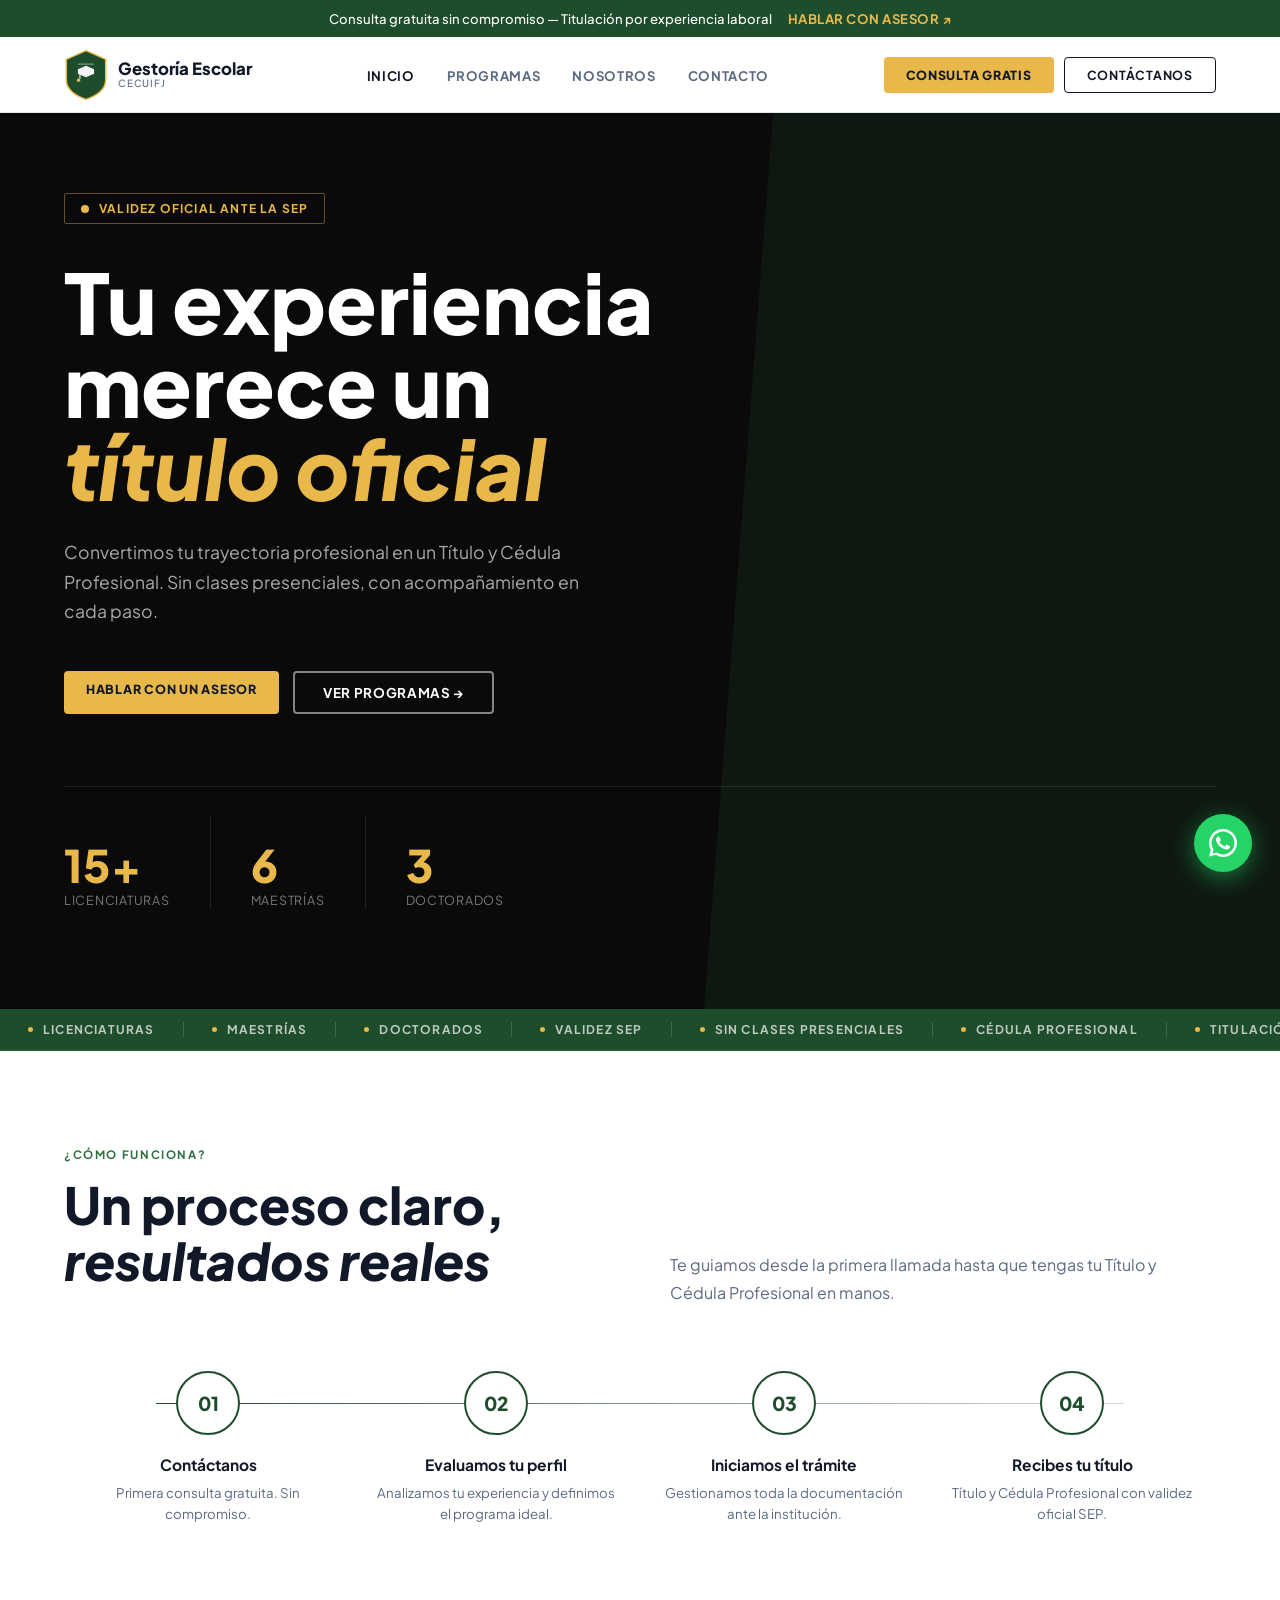
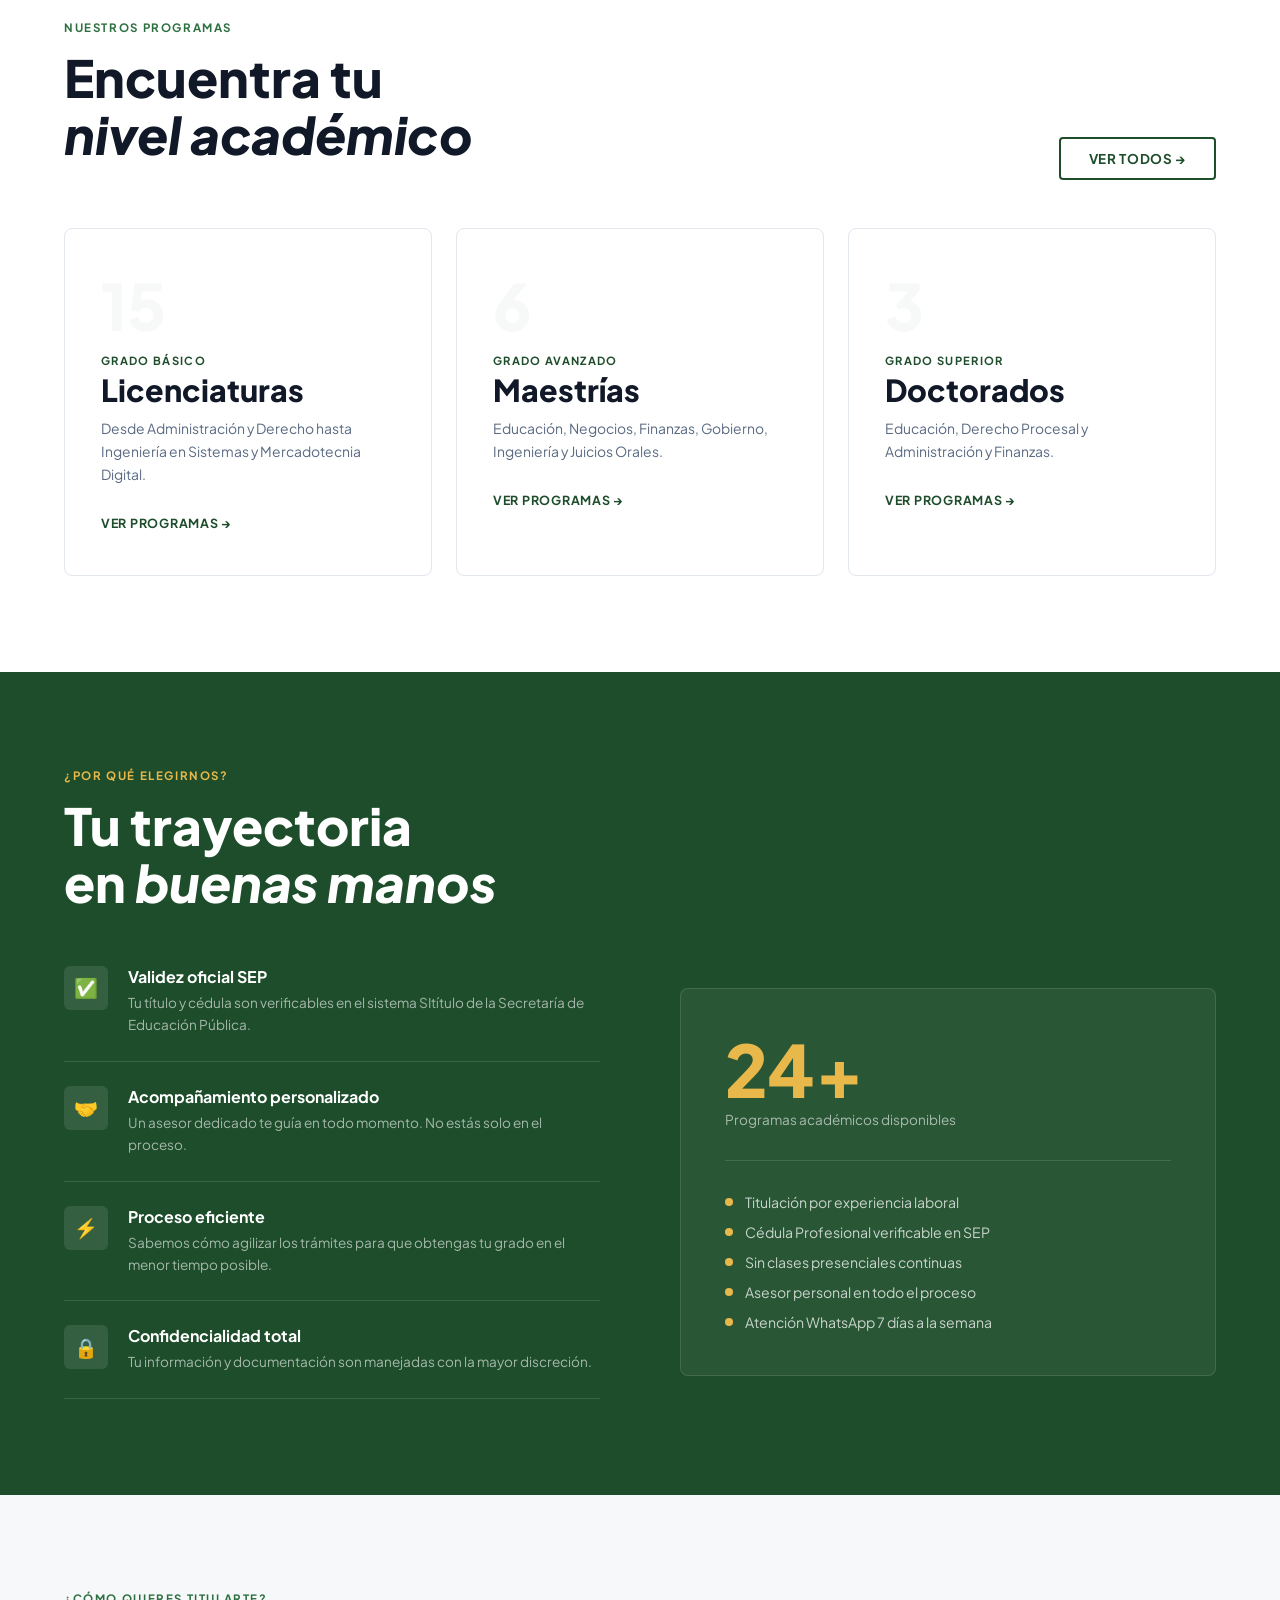
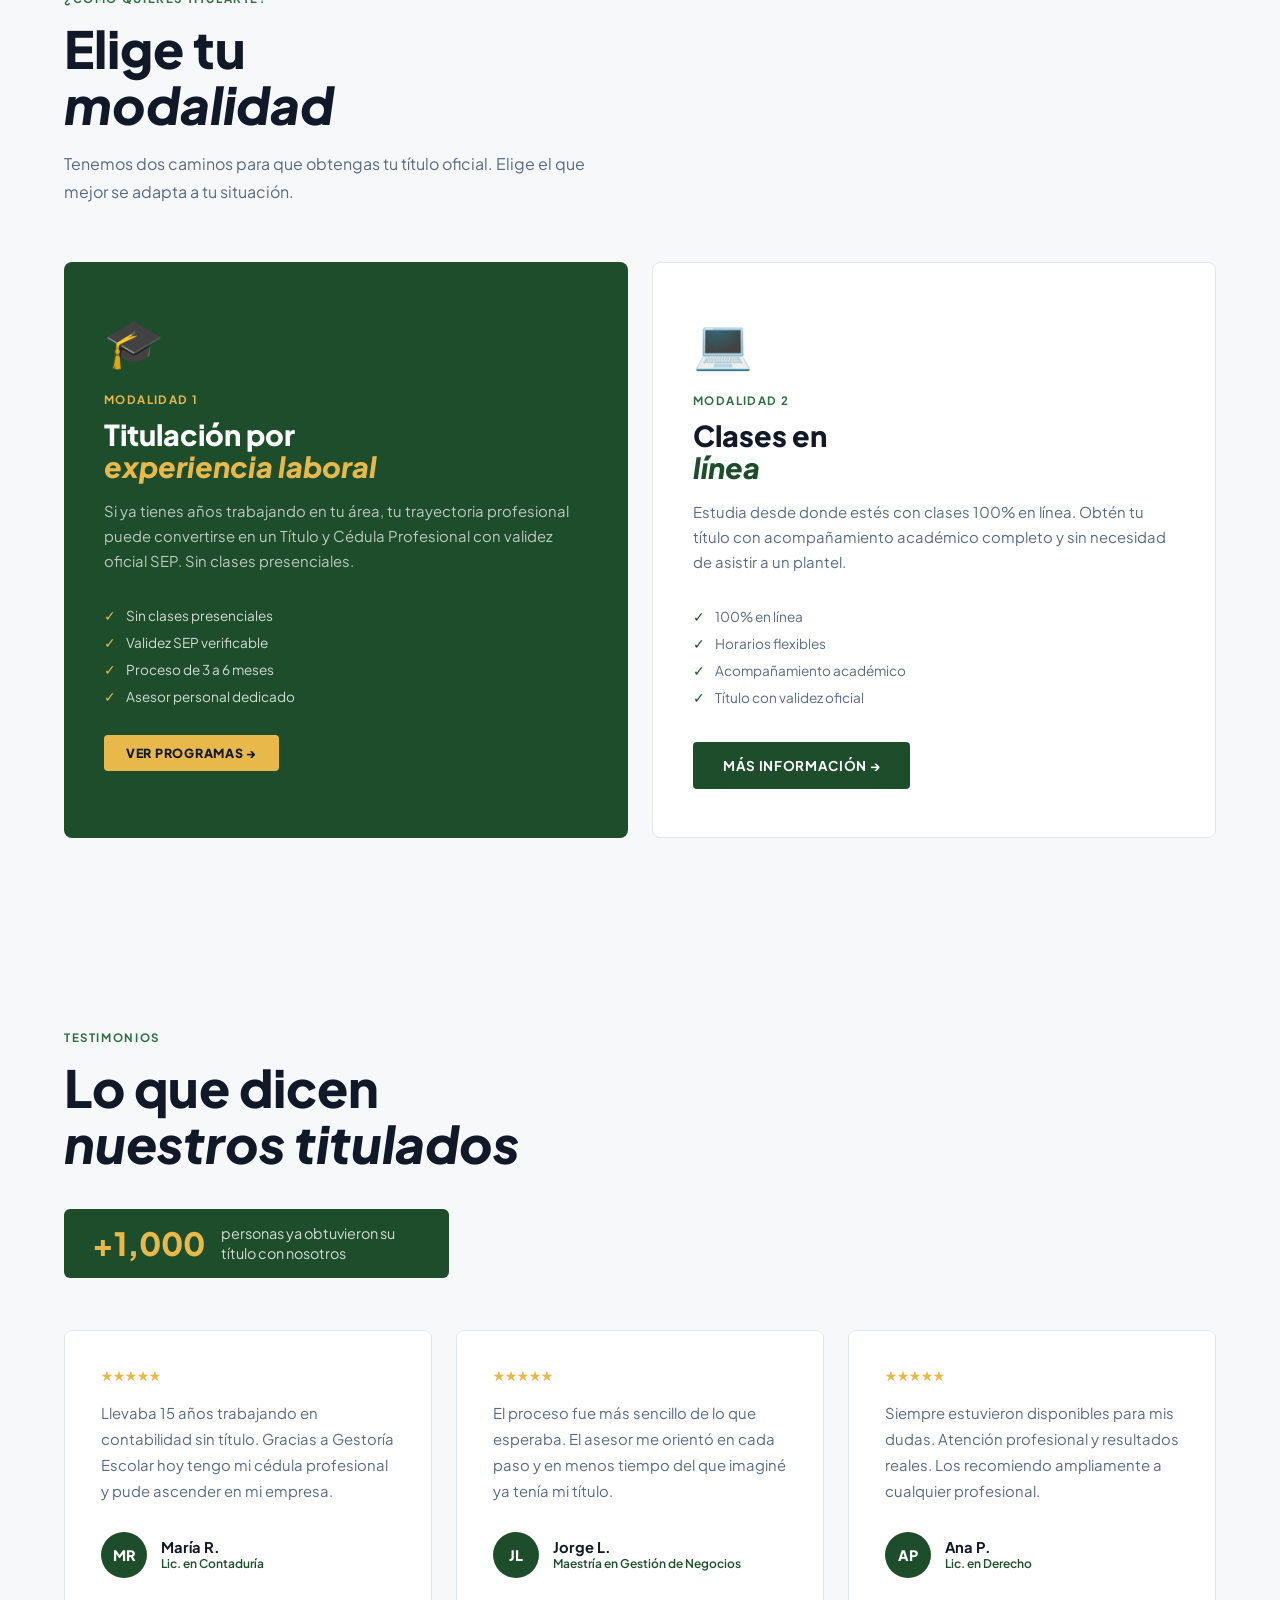
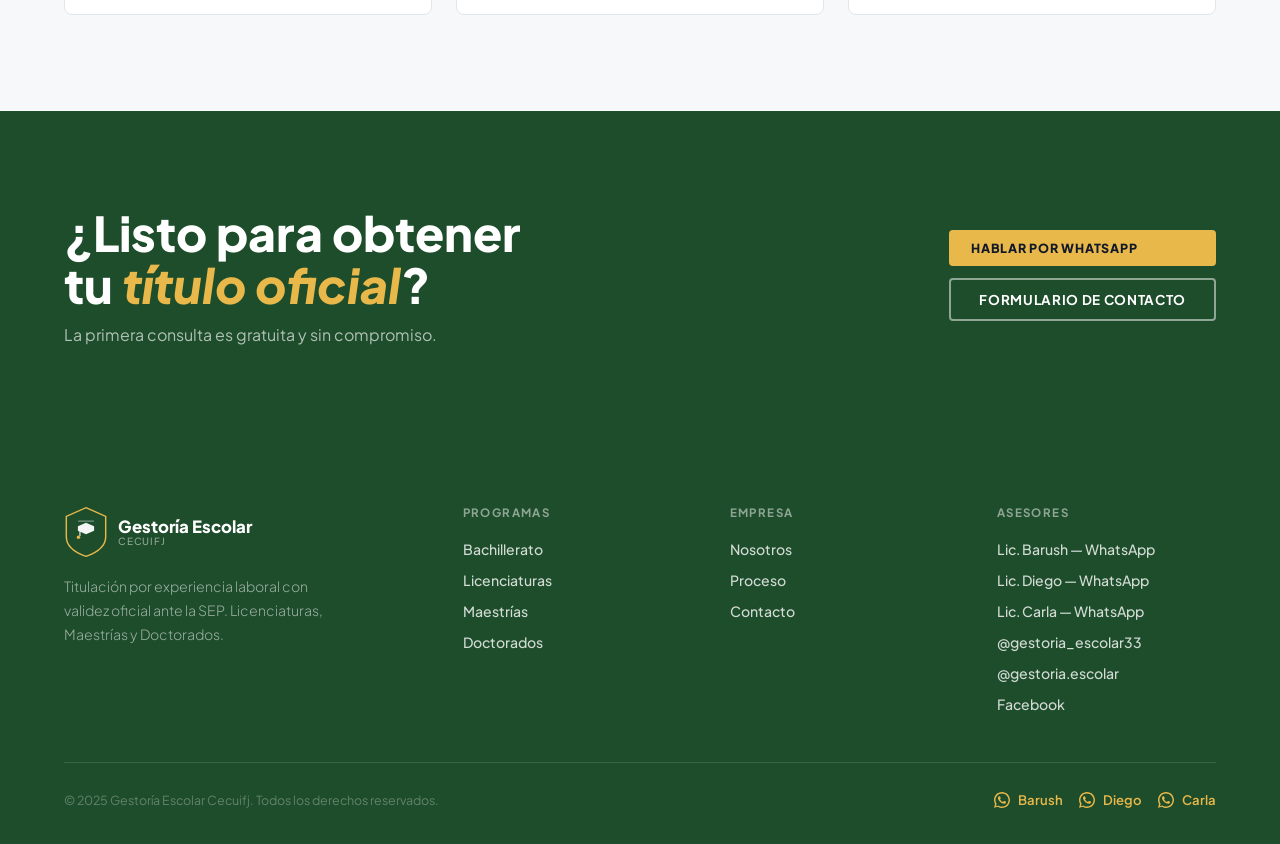
==== commit e6226e52: "modalidades y +1000 testimonios" ====
--- a/index.html
+++ b/index.html
@@ -226,7 +226,7 @@
     <h1 class="hero-title">Tu experiencia<br/>merece un<br/><em>título oficial</em></h1>
     <p class="hero-sub">Convertimos tu trayectoria profesional en un Título y Cédula Profesional. Sin clases presenciales, con acompañamiento en cada paso.</p>
     <div class="hero-btns">
-      <a href="https://wa.me/525659227963" target="_blank" class="btn-yellow">
+      <a href="https://wa.me/525516502103" target="_blank" class="btn-yellow">
         Hablar con un asesor
       </a>
       <a href="servicios.html" class="btn-outline-white">Ver programas →</a>
@@ -378,12 +378,53 @@
   </div>
 </section>
 
+<!-- MODALIDADES -->
+<section id="modalidad" style="padding:96px 5%;background:var(--gray-100);">
+  <div style="max-width:1200px;margin:0 auto;">
+    <span class="section-label section-label-green">¿Cómo quieres titularte?</span>
+    <h2 class="section-title reveal">Elige tu<br/><em>modalidad</em></h2>
+    <p class="section-sub reveal reveal-delay-1" style="margin-bottom:56px;">Tenemos dos caminos para que obtengas tu título oficial. Elige el que mejor se adapta a tu situación.</p>
+    <div class="modalidad-grid">
+      <div class="reveal reveal-delay-1" style="background:var(--green);border-radius:8px;padding:48px 40px;">
+        <div style="font-size:3rem;margin-bottom:20px;">🎓</div>
+        <span style="font-size:0.72rem;font-weight:700;letter-spacing:0.12em;text-transform:uppercase;color:var(--yellow);display:block;margin-bottom:12px;">Modalidad 1</span>
+        <h3 style="font-size:1.8rem;font-weight:800;color:var(--white);line-height:1.1;margin-bottom:16px;">Titulación por<br/><em style="font-style:italic;color:var(--yellow);">experiencia laboral</em></h3>
+        <p style="font-size:0.93rem;color:rgba(255,255,255,0.7);line-height:1.7;margin-bottom:32px;">Si ya tienes años trabajando en tu área, tu trayectoria profesional puede convertirse en un Título y Cédula Profesional con validez oficial SEP. Sin clases presenciales.</p>
+        <ul style="list-style:none;display:flex;flex-direction:column;gap:10px;margin-bottom:36px;">
+          <li style="font-size:0.85rem;color:rgba(255,255,255,0.8);display:flex;gap:10px;align-items:center;"><span style="color:var(--yellow);">✓</span> Sin clases presenciales</li>
+          <li style="font-size:0.85rem;color:rgba(255,255,255,0.8);display:flex;gap:10px;align-items:center;"><span style="color:var(--yellow);">✓</span> Validez SEP verificable</li>
+          <li style="font-size:0.85rem;color:rgba(255,255,255,0.8);display:flex;gap:10px;align-items:center;"><span style="color:var(--yellow);">✓</span> Proceso de 3 a 6 meses</li>
+          <li style="font-size:0.85rem;color:rgba(255,255,255,0.8);display:flex;gap:10px;align-items:center;"><span style="color:var(--yellow);">✓</span> Asesor personal dedicado</li>
+        </ul>
+        <a href="servicios.html" class="btn-yellow">Ver programas →</a>
+      </div>
+      <div class="reveal reveal-delay-2" style="background:var(--white);border:1.5px solid var(--border);border-radius:8px;padding:48px 40px;">
+        <div style="font-size:3rem;margin-bottom:20px;">💻</div>
+        <span style="font-size:0.72rem;font-weight:700;letter-spacing:0.12em;text-transform:uppercase;color:var(--green-light);display:block;margin-bottom:12px;">Modalidad 2</span>
+        <h3 style="font-size:1.8rem;font-weight:800;color:var(--text);line-height:1.1;margin-bottom:16px;">Clases en<br/><em style="font-style:italic;color:var(--green);">línea</em></h3>
+        <p style="font-size:0.93rem;color:var(--gray-600);line-height:1.7;margin-bottom:32px;">Estudia desde donde estés con clases 100% en línea. Obtén tu título con acompañamiento académico completo y sin necesidad de asistir a un plantel.</p>
+        <ul style="list-style:none;display:flex;flex-direction:column;gap:10px;margin-bottom:36px;">
+          <li style="font-size:0.85rem;color:var(--gray-600);display:flex;gap:10px;align-items:center;"><span style="color:var(--green);">✓</span> 100% en línea</li>
+          <li style="font-size:0.85rem;color:var(--gray-600);display:flex;gap:10px;align-items:center;"><span style="color:var(--green);">✓</span> Horarios flexibles</li>
+          <li style="font-size:0.85rem;color:var(--gray-600);display:flex;gap:10px;align-items:center;"><span style="color:var(--green);">✓</span> Acompañamiento académico</li>
+          <li style="font-size:0.85rem;color:var(--gray-600);display:flex;gap:10px;align-items:center;"><span style="color:var(--green);">✓</span> Título con validez oficial</li>
+        </ul>
+        <a href="contacto.html" class="btn-green-fill">Más información →</a>
+      </div>
+    </div>
+  </div>
+</section>
+
 <!-- TESTIMONIOS -->
 <section id="testimonios">
   <div class="test-inner">
     <div class="test-header">
       <span class="section-label section-label-green">Testimonios</span>
       <h2 class="section-title reveal">Lo que dicen<br/><em>nuestros titulados</em></h2>
+      <div class="reveal reveal-delay-1" style="display:inline-flex;align-items:center;gap:16px;background:var(--green);color:var(--white);padding:14px 28px;border-radius:6px;margin-top:20px;">
+        <span style="font-size:2rem;font-weight:800;color:var(--yellow);">+1,000</span>
+        <span style="font-size:0.9rem;color:rgba(255,255,255,0.8);max-width:200px;line-height:1.4;">personas ya obtuvieron su título con nosotros</span>
+      </div>
     </div>
     <div class="test-grid">
       <div class="test-card reveal reveal-delay-1">
@@ -431,7 +472,7 @@
       <p class="cta-sub">La primera consulta es gratuita y sin compromiso.</p>
     </div>
     <div class="cta-btns reveal reveal-delay-1">
-      <a href="https://wa.me/525659227963" target="_blank" class="btn-yellow">Hablar por WhatsApp</a>
+      <a href="https://wa.me/525516502103" target="_blank" class="btn-yellow">Hablar por WhatsApp</a>
       <a href="contacto.html" class="btn-outline-white">Formulario de contacto</a>
     </div>
   </div>
@@ -451,4 +492,4 @@
   });
 </script>
 </body>
-</html>
+</html>
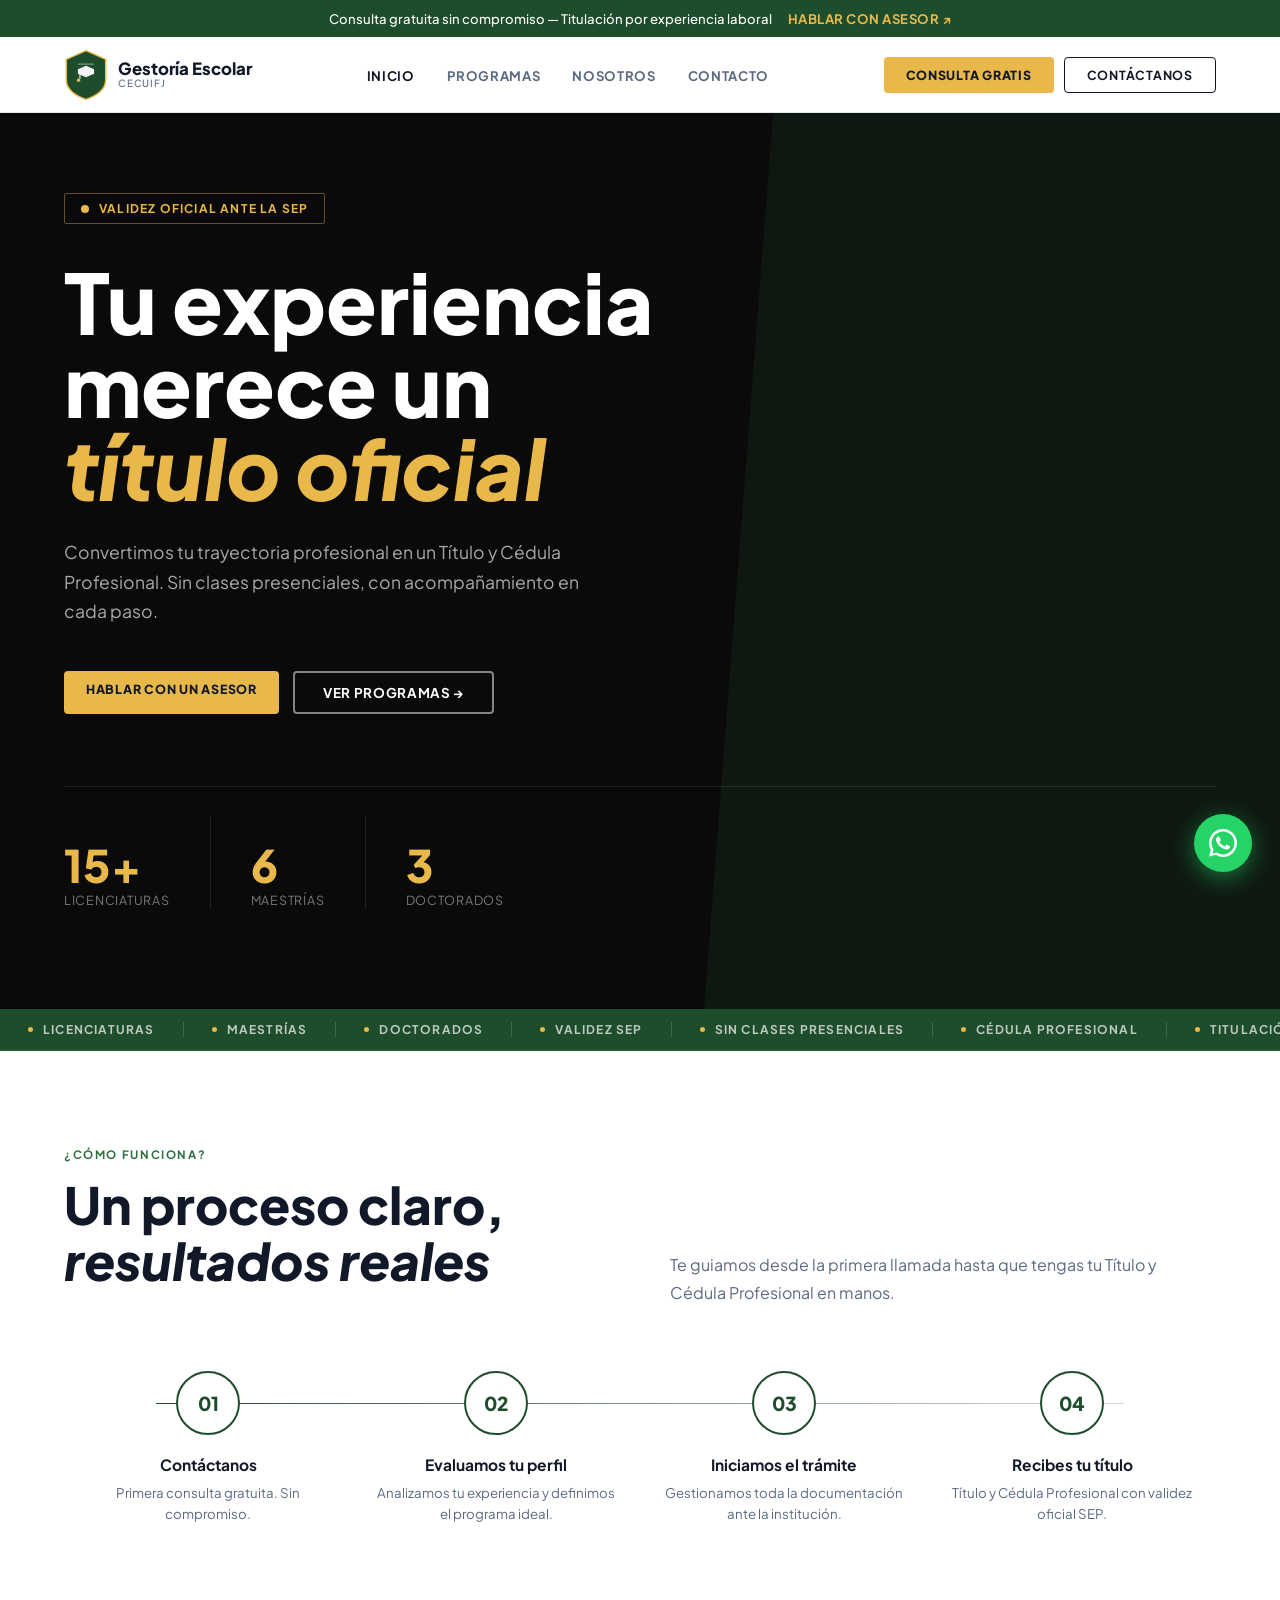
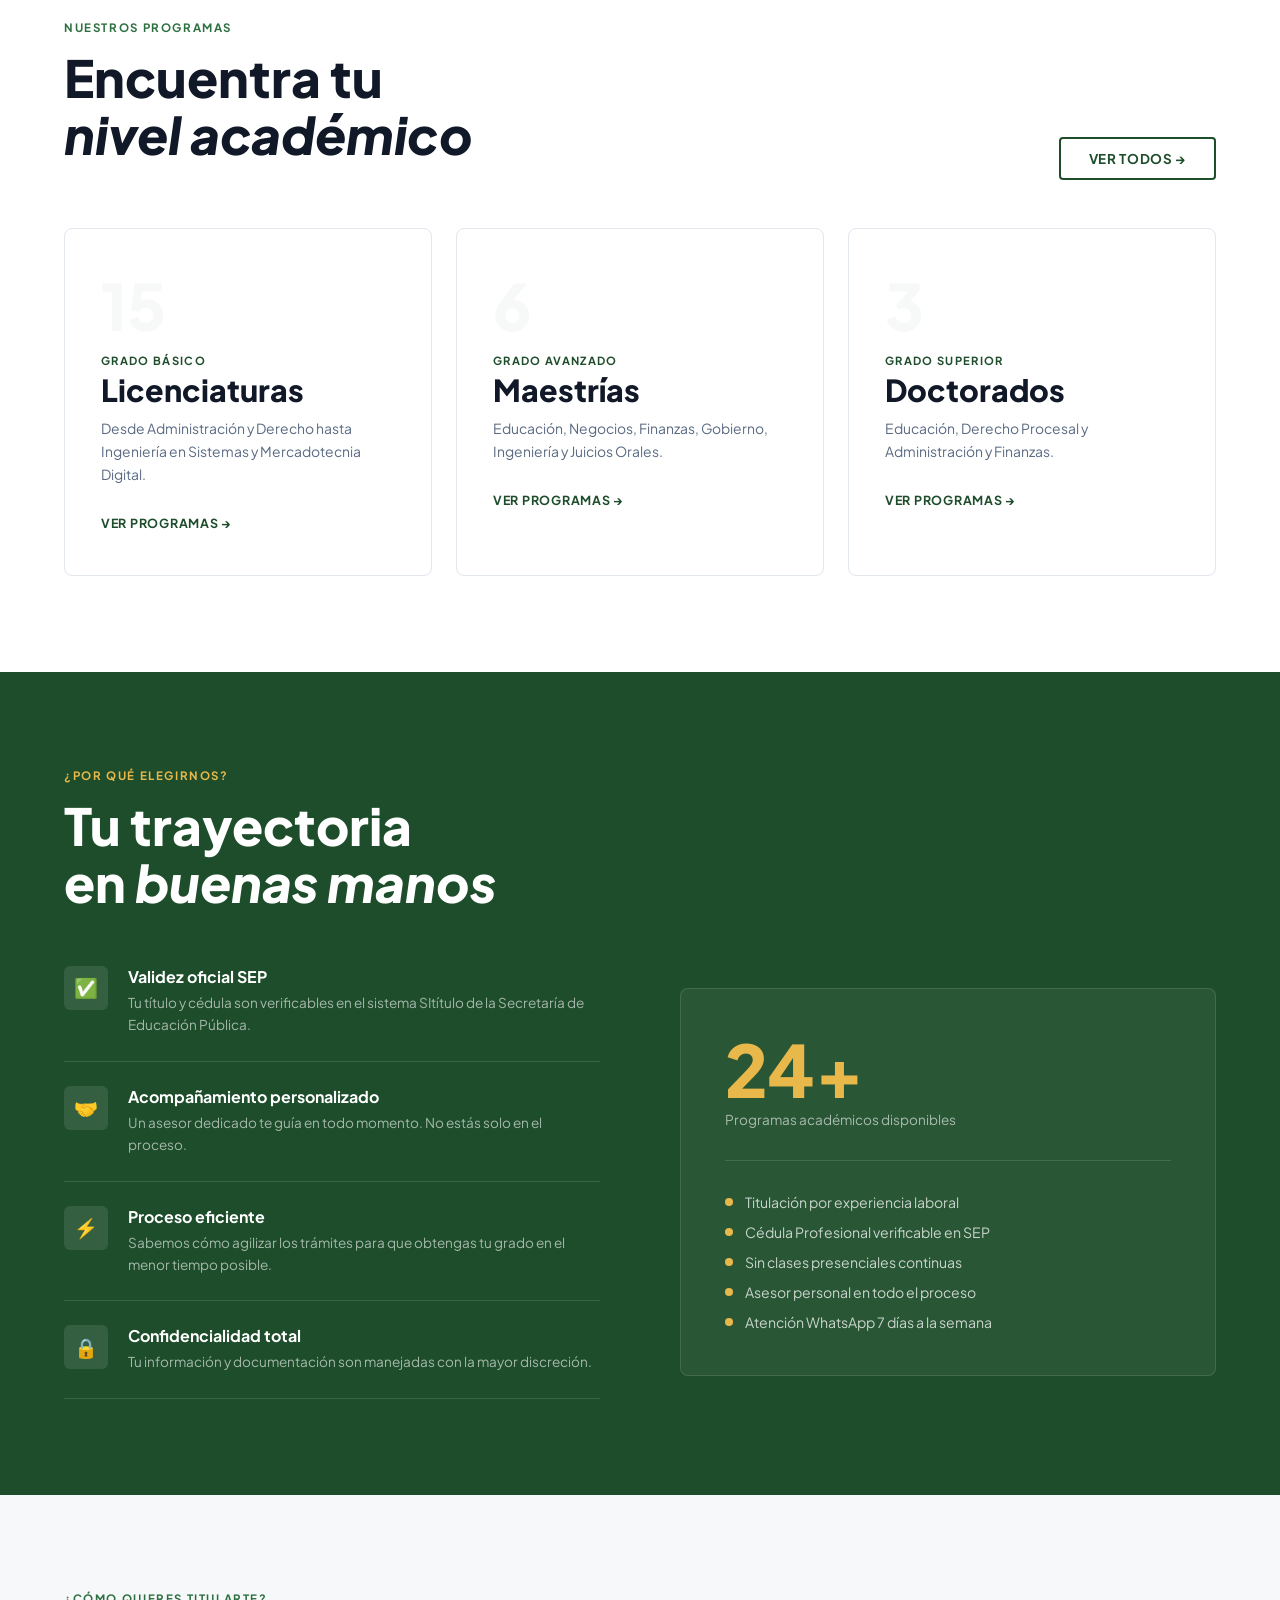
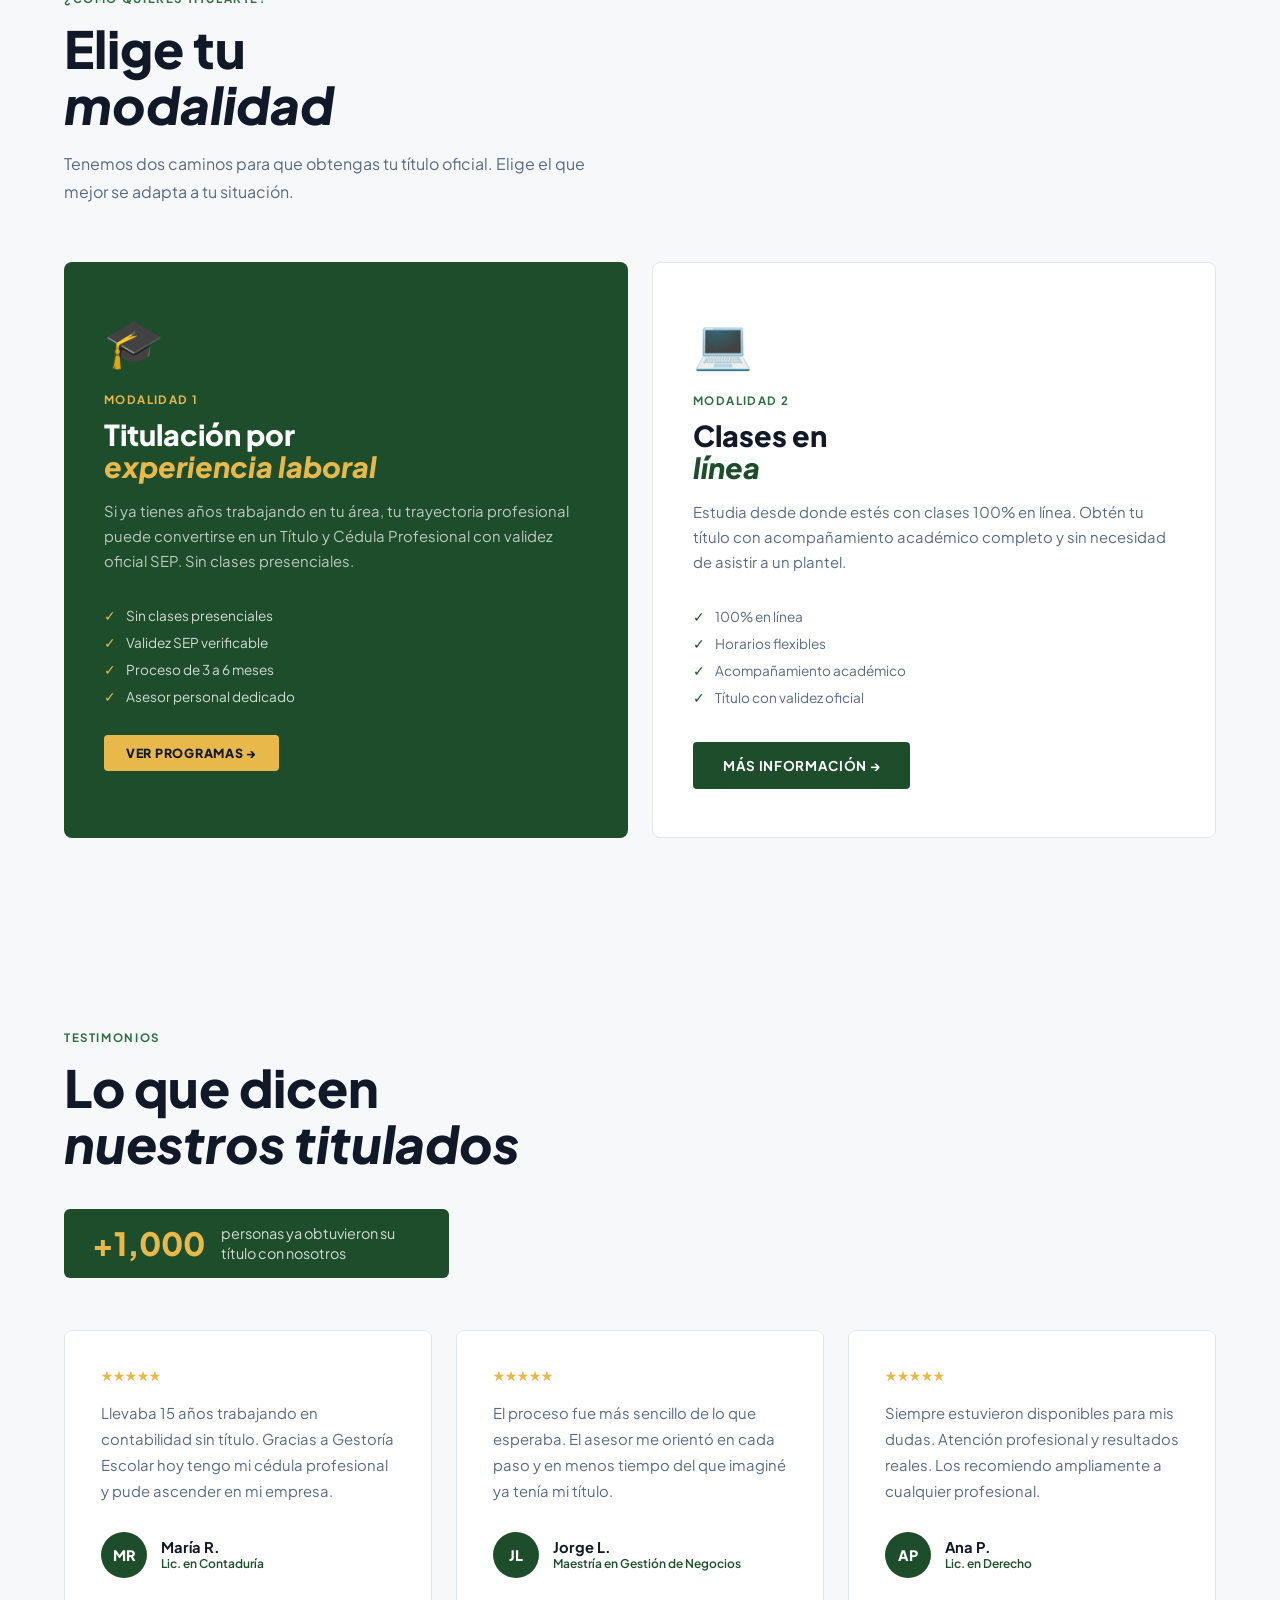
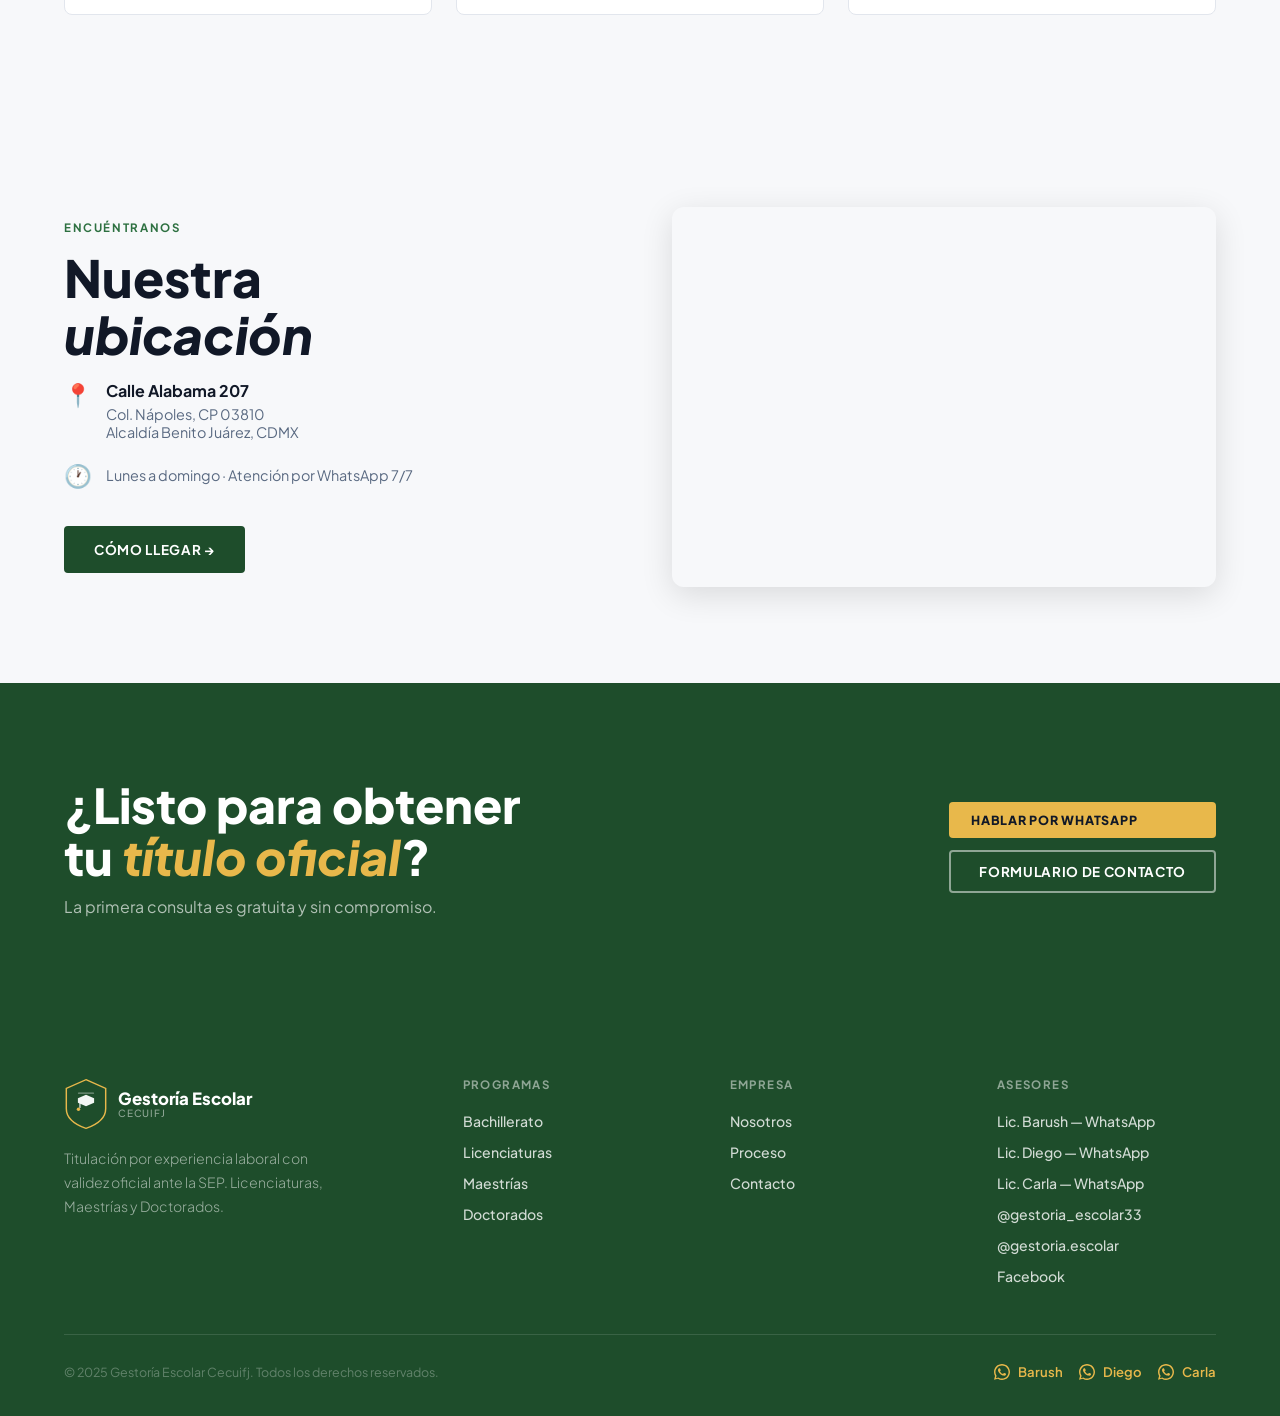
==== commit 1692a4b8: "mapa ubicacion Alabama 207" ====
--- a/index.html
+++ b/index.html
@@ -464,6 +464,36 @@
   </div>
 </section>
 
+<!-- UBICACIÓN -->
+<section id="ubicacion" style="padding:96px 5%;background:var(--gray-100);">
+  <div style="max-width:1200px;margin:0 auto;">
+    <div class="ubicacion-grid" style="display:grid;grid-template-columns:1fr 1fr;gap:64px;align-items:center;">
+      <div class="reveal">
+        <span class="section-label section-label-green">Encuéntranos</span>
+        <h2 class="section-title">Nuestra<br/><em>ubicación</em></h2>
+        <div style="display:flex;align-items:flex-start;gap:14px;margin-bottom:20px;">
+          <span style="font-size:1.4rem;">📍</span>
+          <div>
+            <p style="font-size:1rem;font-weight:700;color:var(--text);margin-bottom:4px;">Calle Alabama 207</p>
+            <p style="font-size:0.9rem;color:var(--gray-600);">Col. Nápoles, CP 03810<br/>Alcaldía Benito Juárez, CDMX</p>
+          </div>
+        </div>
+        <div style="display:flex;align-items:center;gap:14px;margin-bottom:36px;">
+          <span style="font-size:1.4rem;">🕐</span>
+          <p style="font-size:0.9rem;color:var(--gray-600);">Lunes a domingo · Atención por WhatsApp 7/7</p>
+        </div>
+        <a href="https://maps.google.com/?q=Calle+Alabama+207,+Nápoles,+Benito+Juárez,+CDMX" target="_blank" class="btn-green-fill">Cómo llegar →</a>
+      </div>
+      <div class="reveal reveal-delay-1" style="border-radius:12px;overflow:hidden;box-shadow:0 8px 32px rgba(0,0,0,0.12);">
+        <iframe
+          src="https://maps.google.com/maps?q=Calle+Alabama+207,+Napoles,+Benito+Juarez,+Ciudad+de+Mexico&t=&z=16&ie=UTF8&iwloc=&output=embed"
+          width="100%" height="380" style="border:0;display:block;" allowfullscreen="" loading="lazy">
+        </iframe>
+      </div>
+    </div>
+  </div>
+</section>
+
 <!-- CTA FINAL -->
 <section id="cta-final">
   <div class="cta-inner">
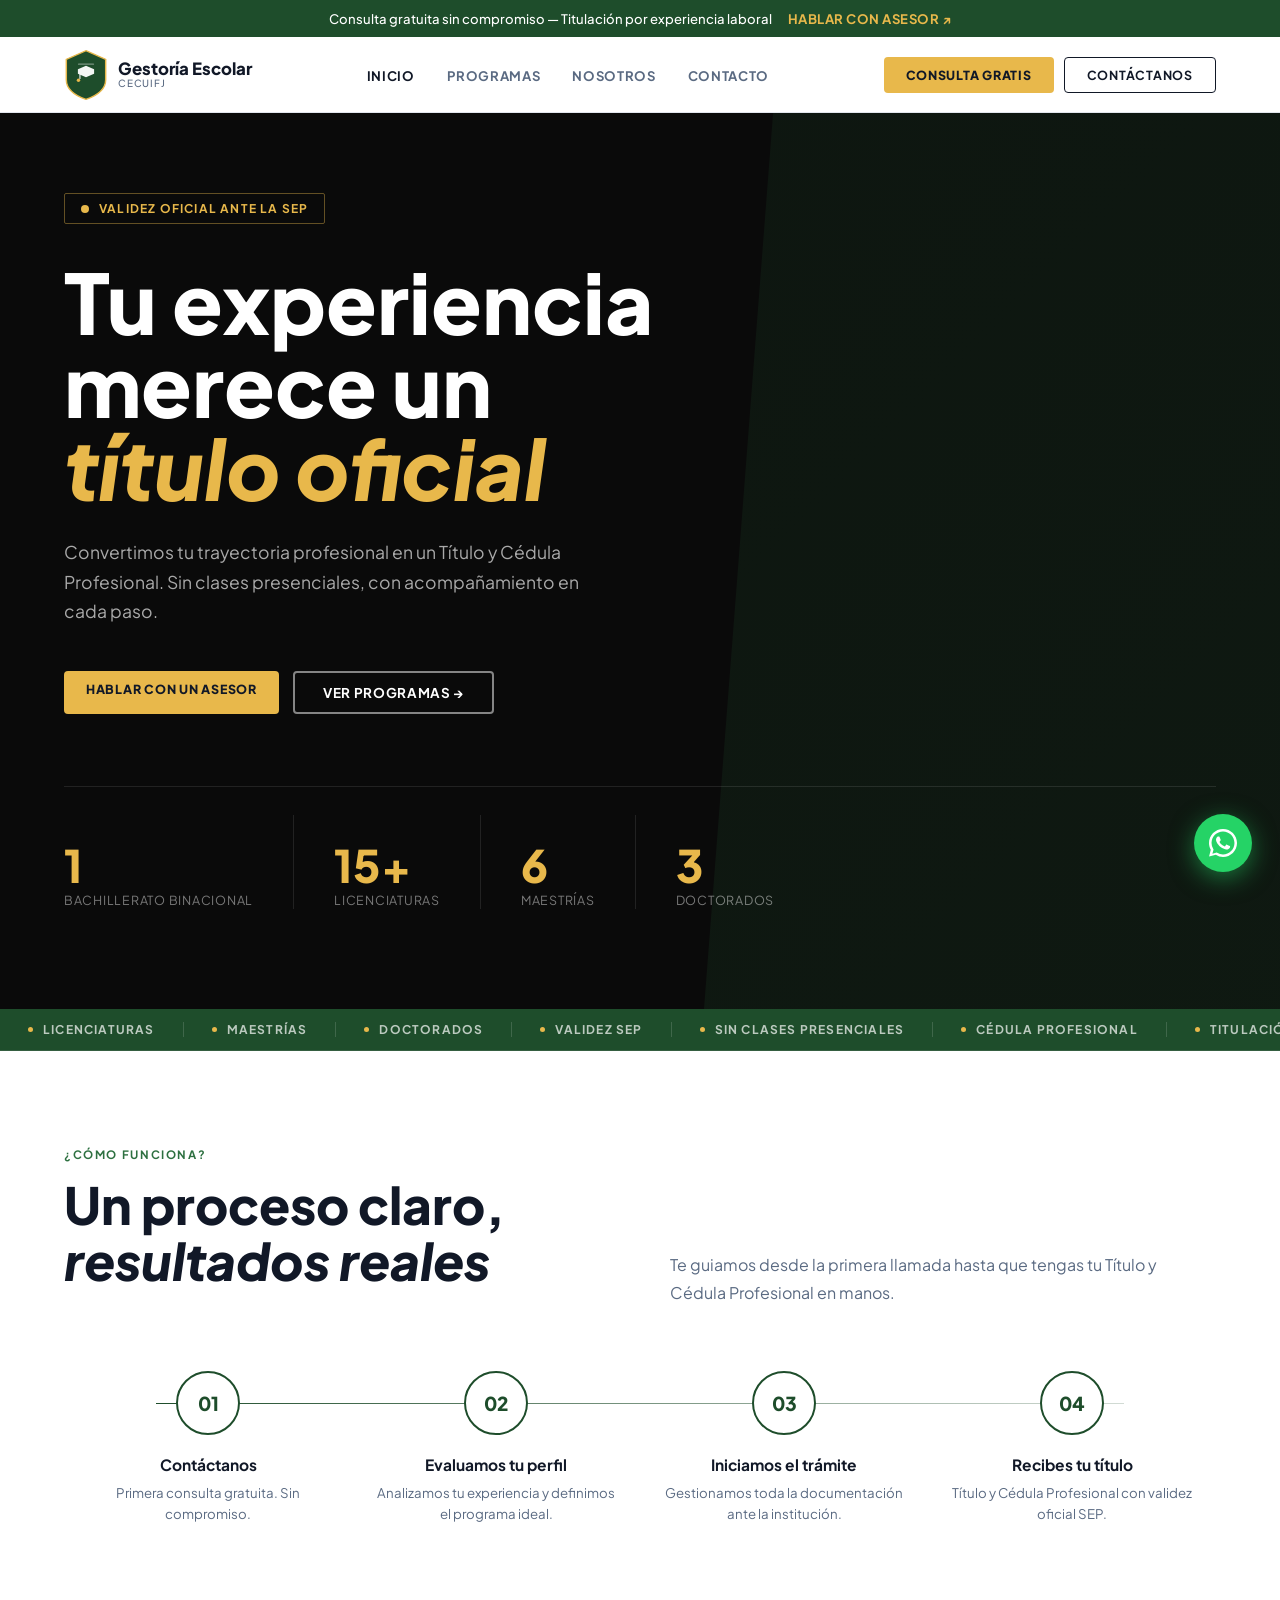
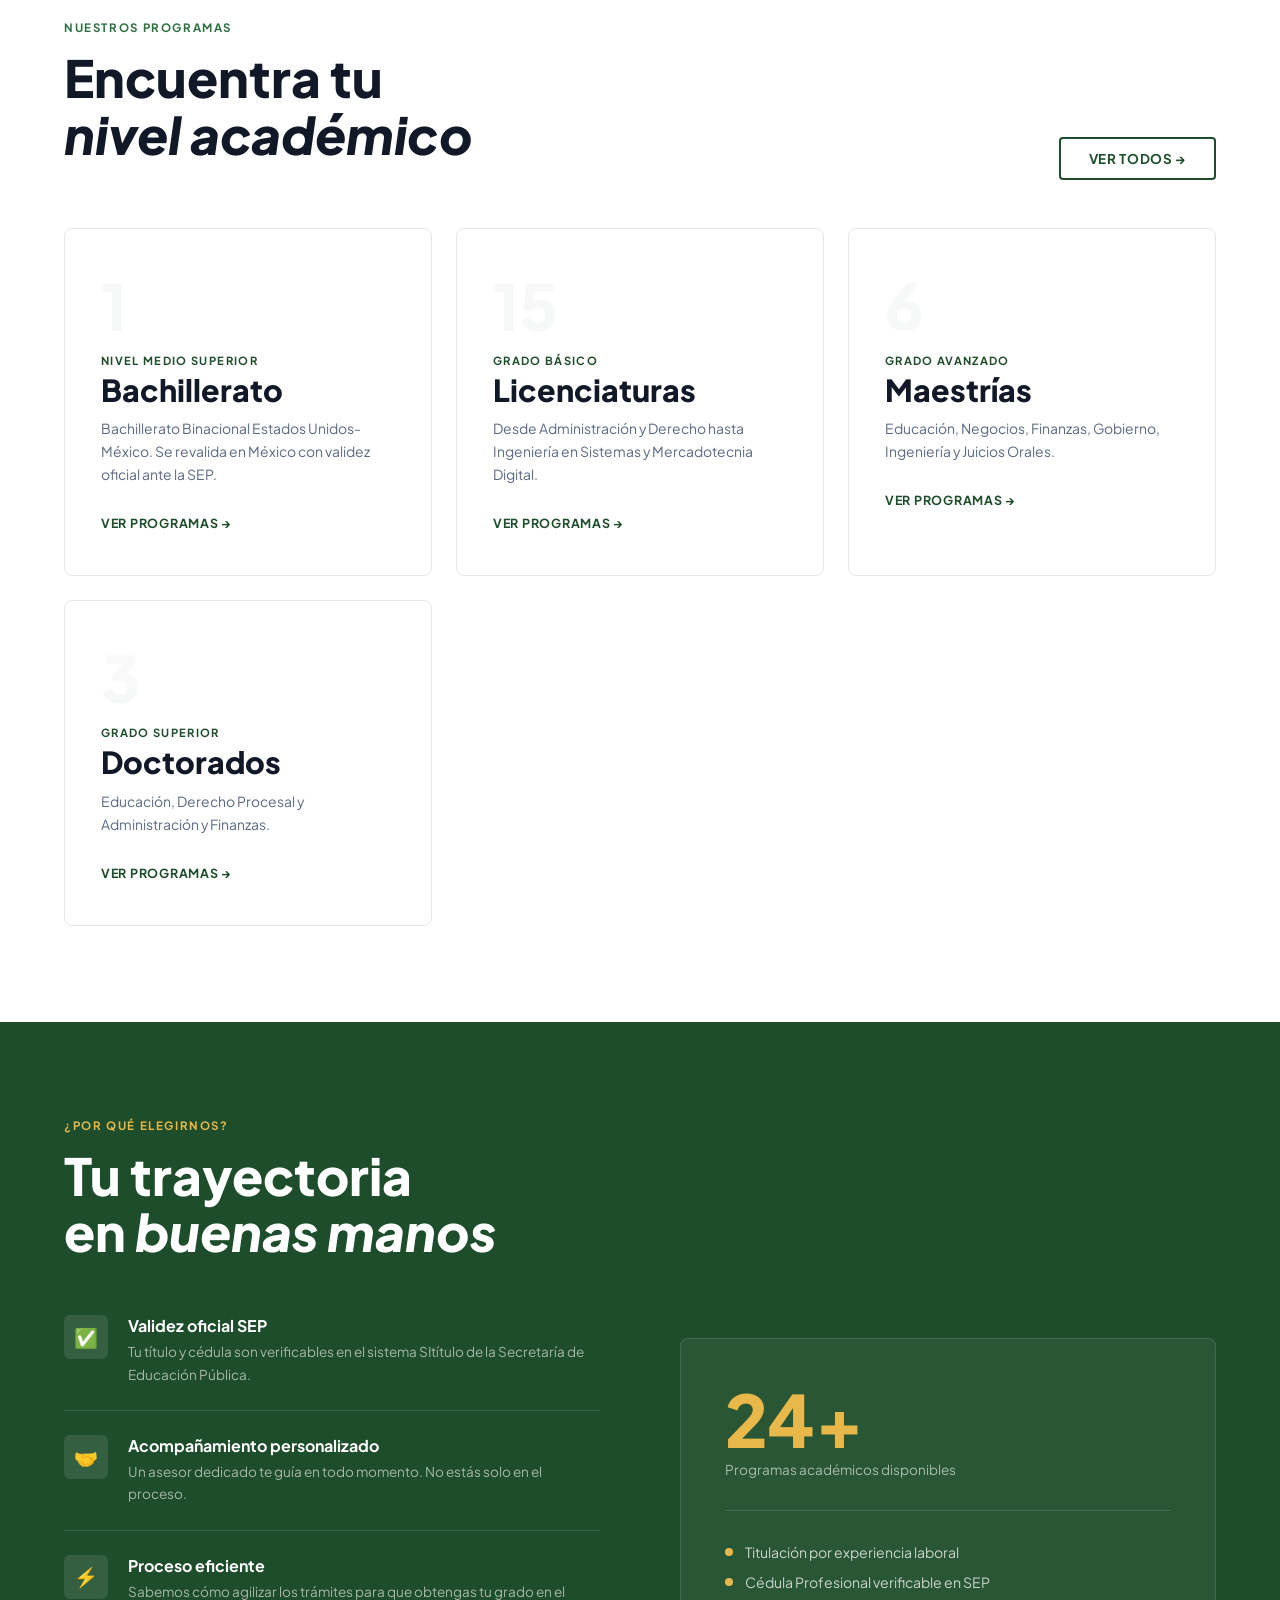
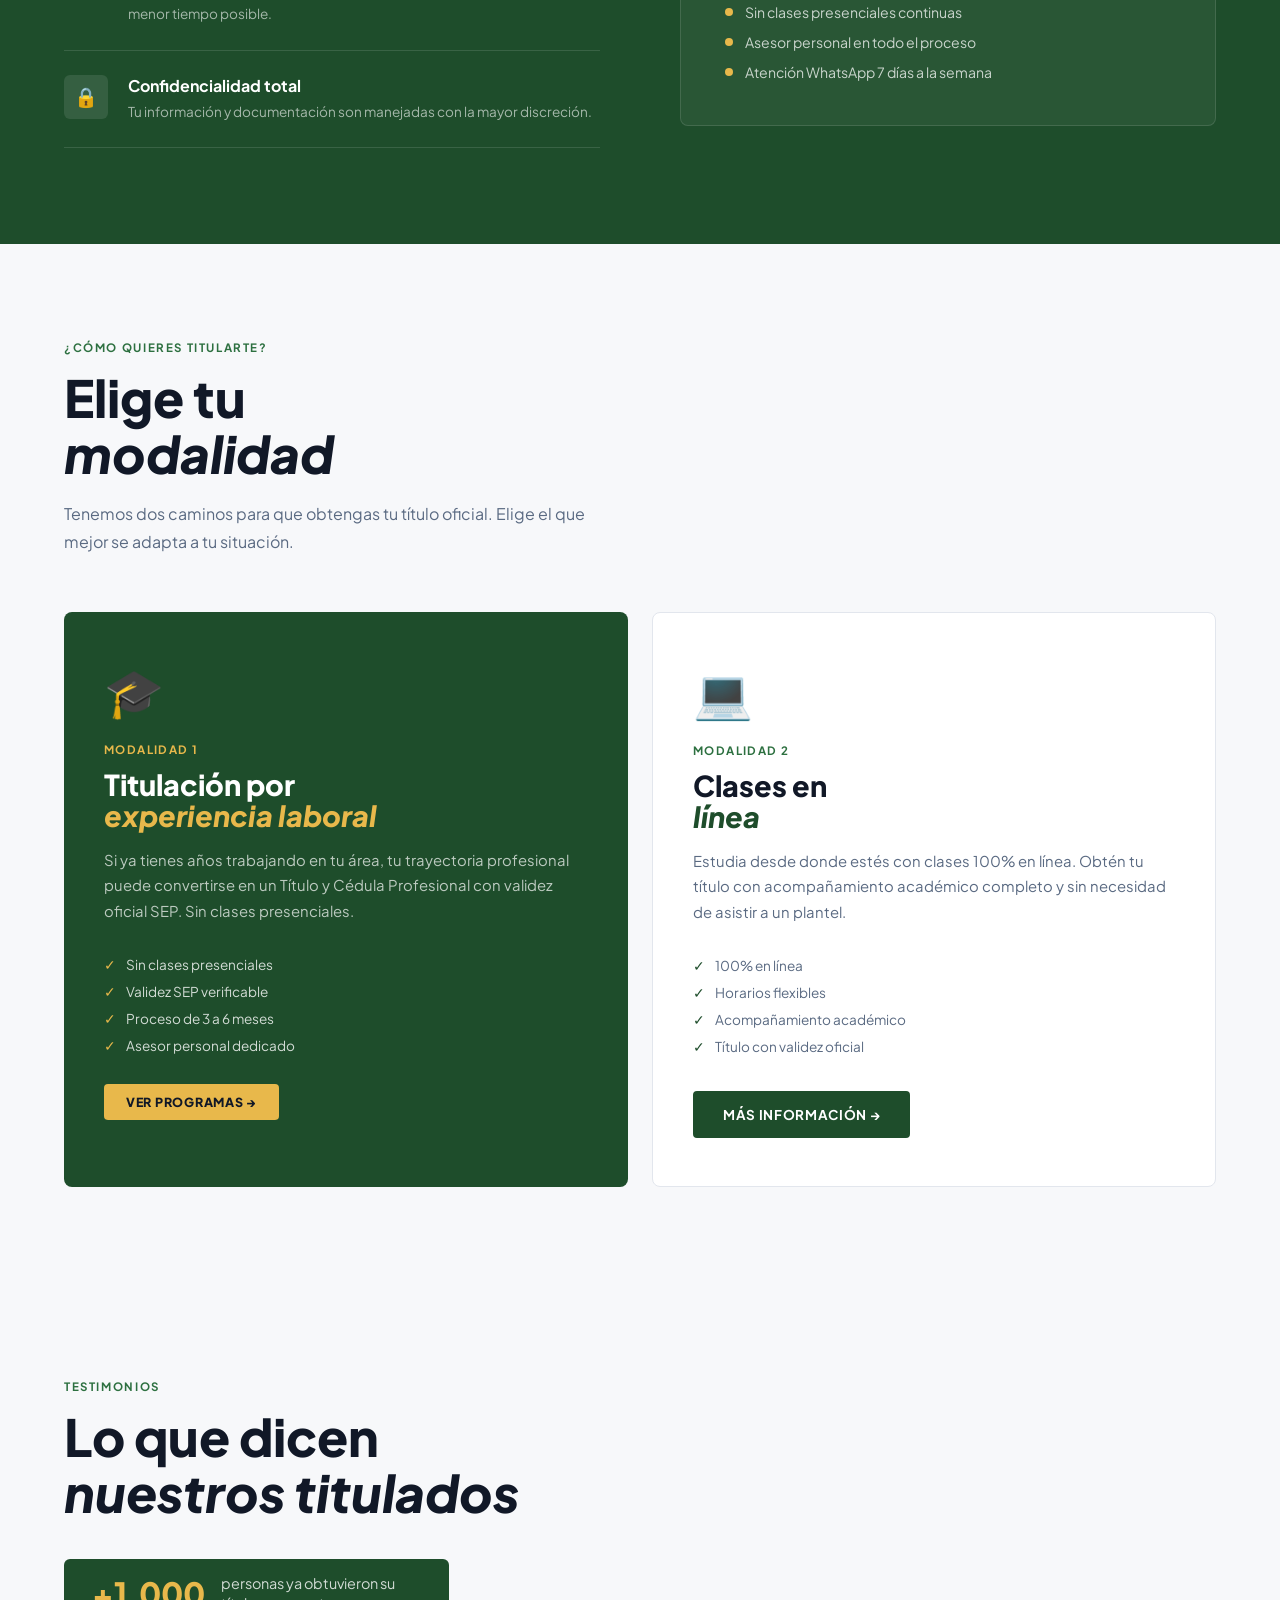
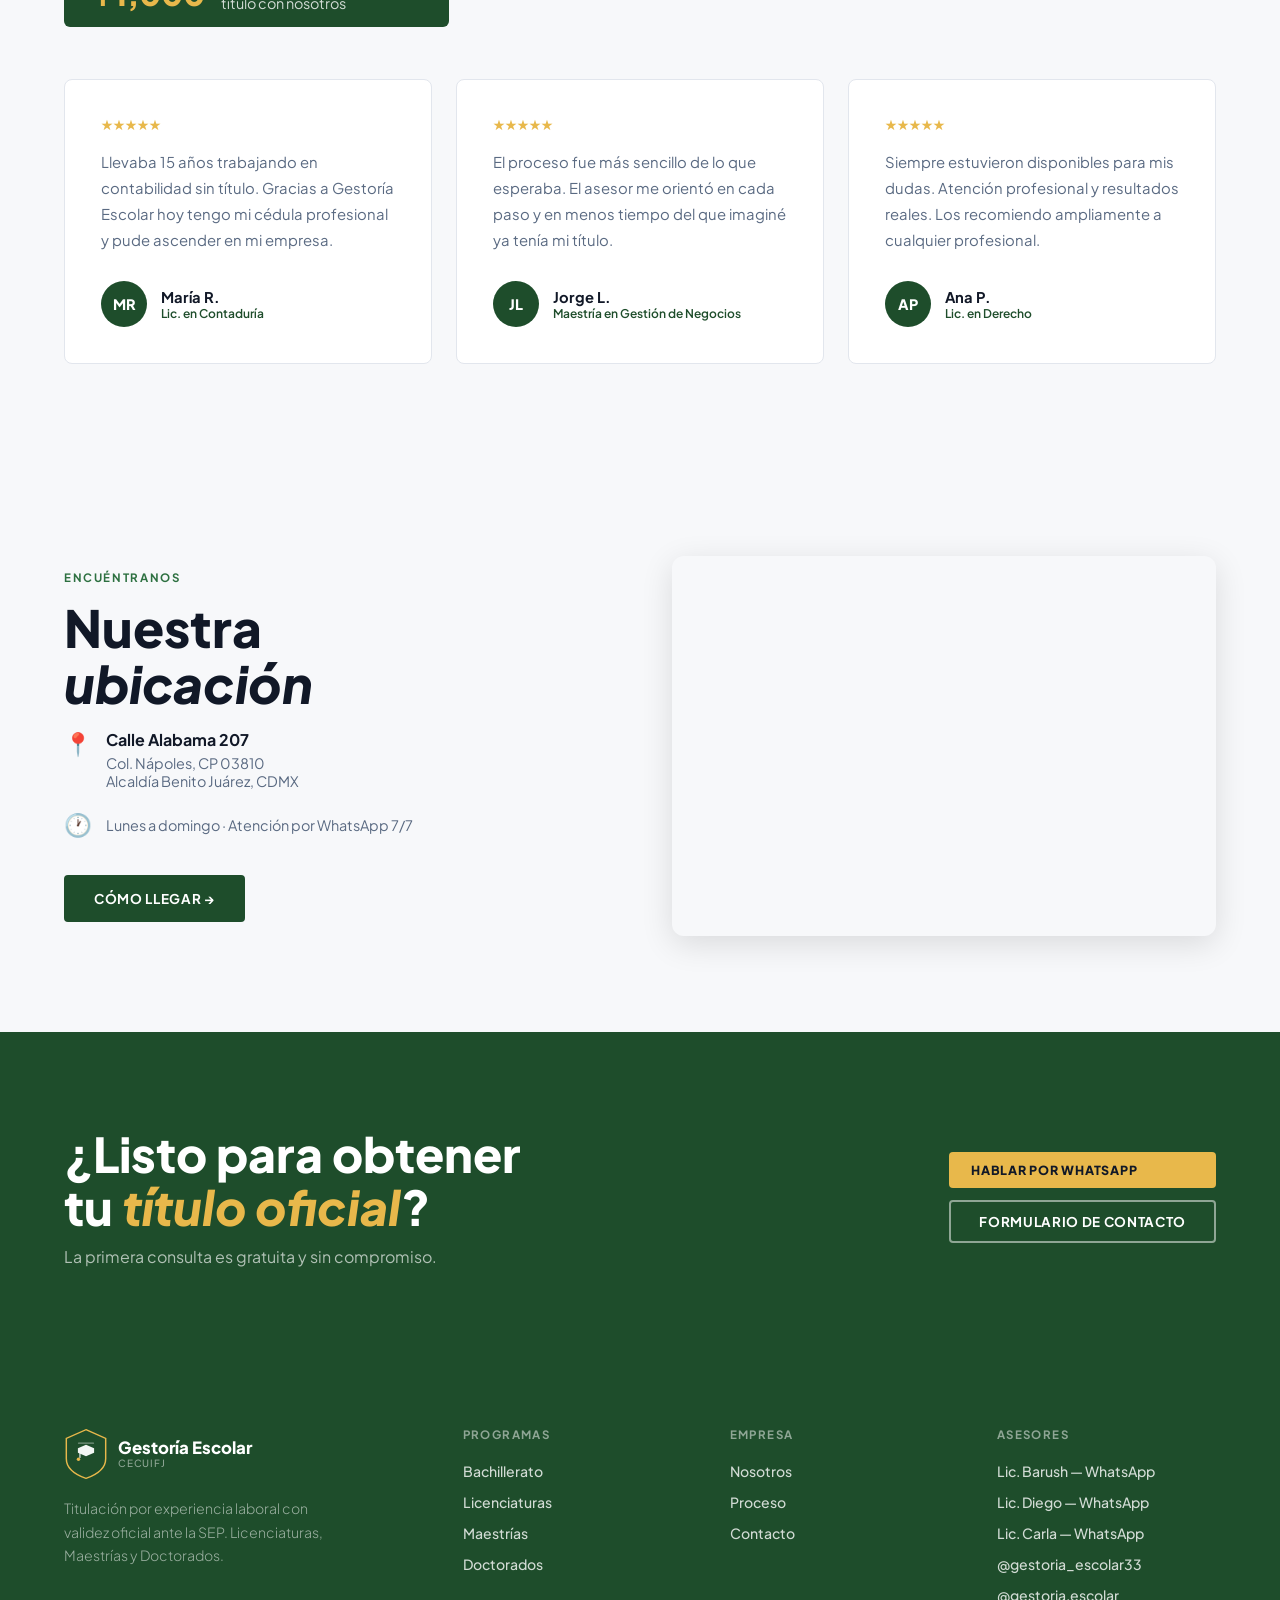
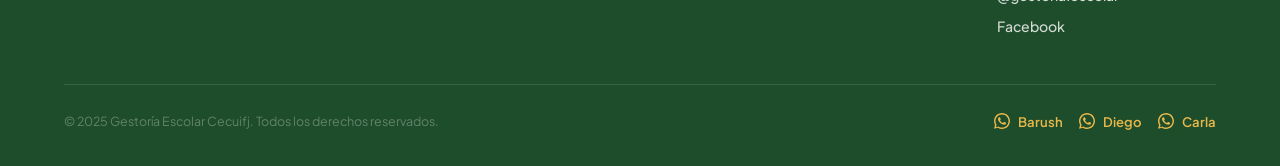
==== commit bec50a83: "bachillerato en hero y programas" ====
--- a/index.html
+++ b/index.html
@@ -233,6 +233,10 @@
     </div>
     <div class="hero-stats">
       <div class="hero-stat">
+        <span class="hero-stat-num">1</span>
+        <span class="hero-stat-label">Bachillerato Binacional</span>
+      </div>
+      <div class="hero-stat">
         <span class="hero-stat-num">15+</span>
         <span class="hero-stat-label">Licenciaturas</span>
       </div>
@@ -299,6 +303,13 @@
       <a href="servicios.html" class="btn-outline-green reveal">Ver todos →</a>
     </div>
     <div class="programas-grid">
+      <a href="servicios.html#bachillerato" class="prog-card reveal reveal-delay-1">
+        <span class="prog-card-num">1</span>
+        <p class="prog-card-level">Nivel medio superior</p>
+        <h3 class="prog-card-name">Bachillerato</h3>
+        <p class="prog-card-desc">Bachillerato Binacional Estados Unidos-México. Se revalida en México con validez oficial ante la SEP.</p>
+        <span class="prog-card-link">Ver programas →</span>
+      </a>
       <a href="servicios.html#licenciaturas" class="prog-card reveal reveal-delay-1">
         <span class="prog-card-num">15</span>
         <p class="prog-card-level">Grado básico</p>
